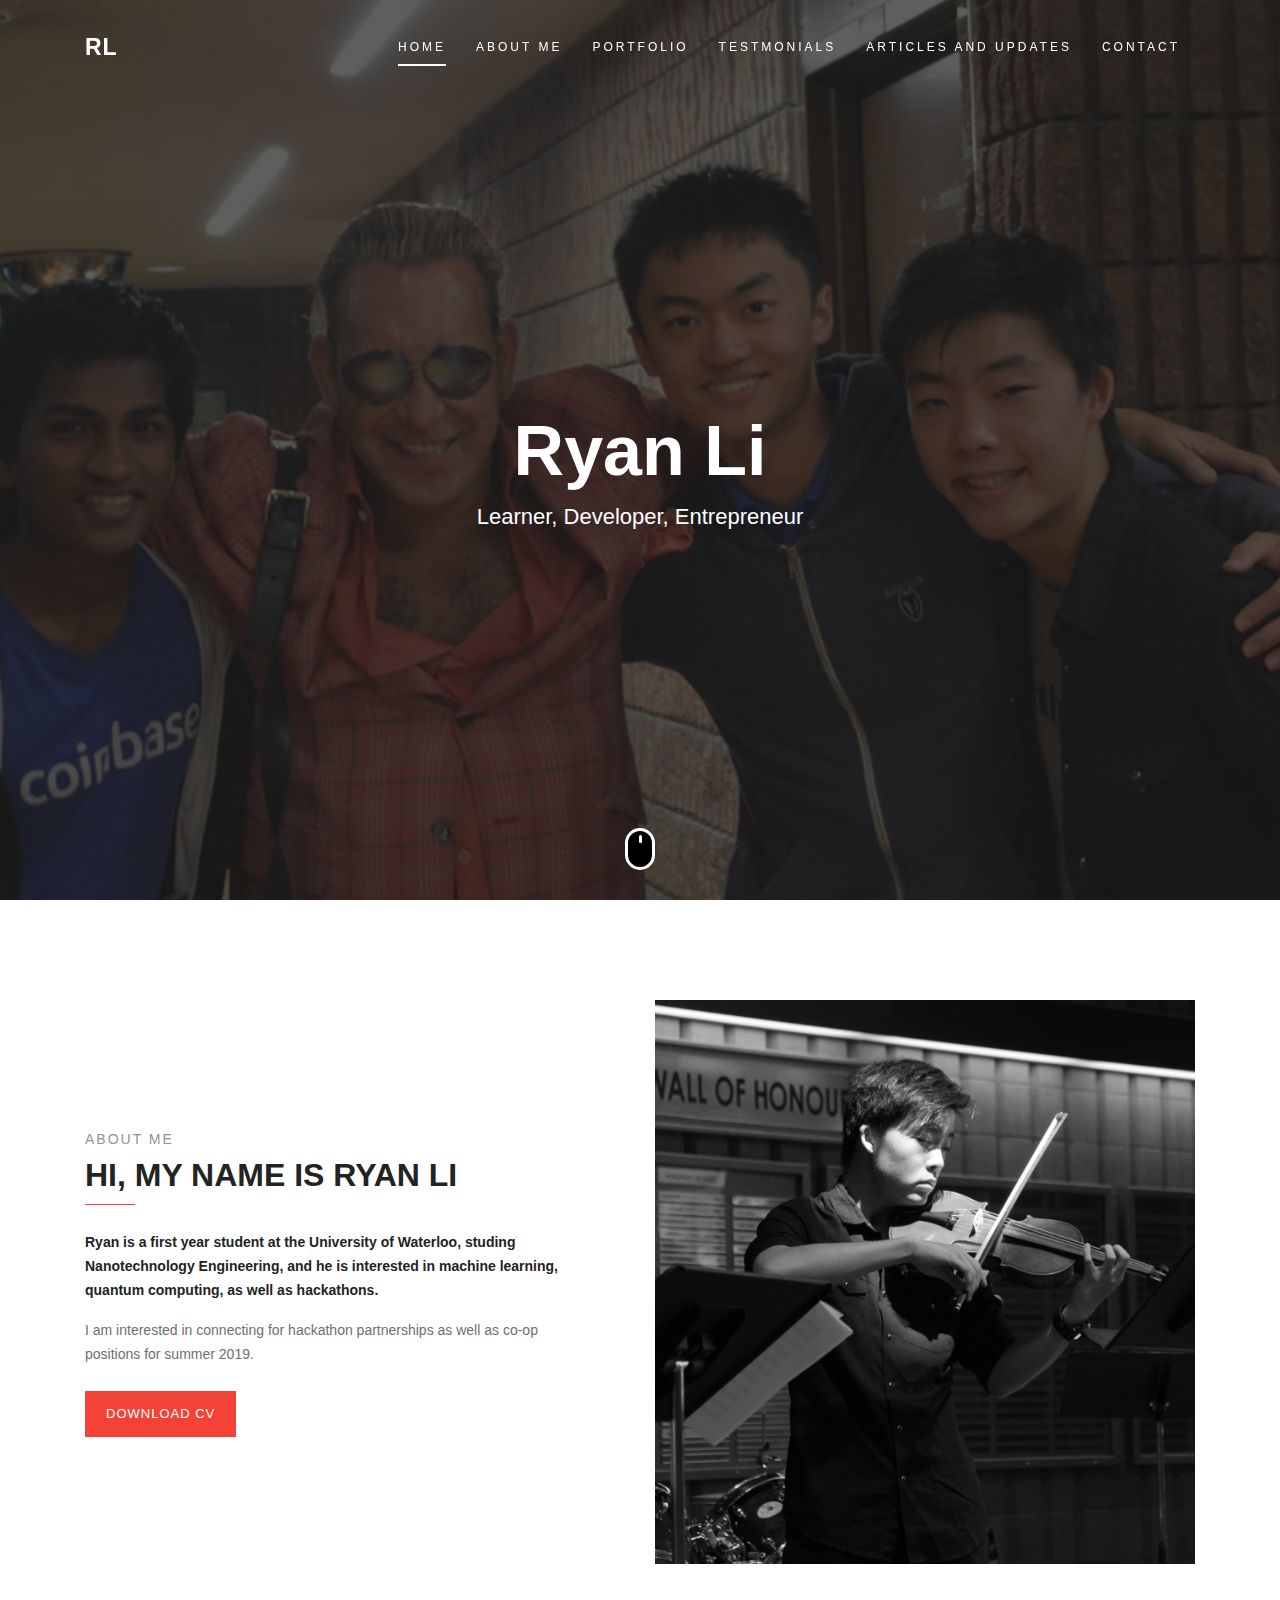
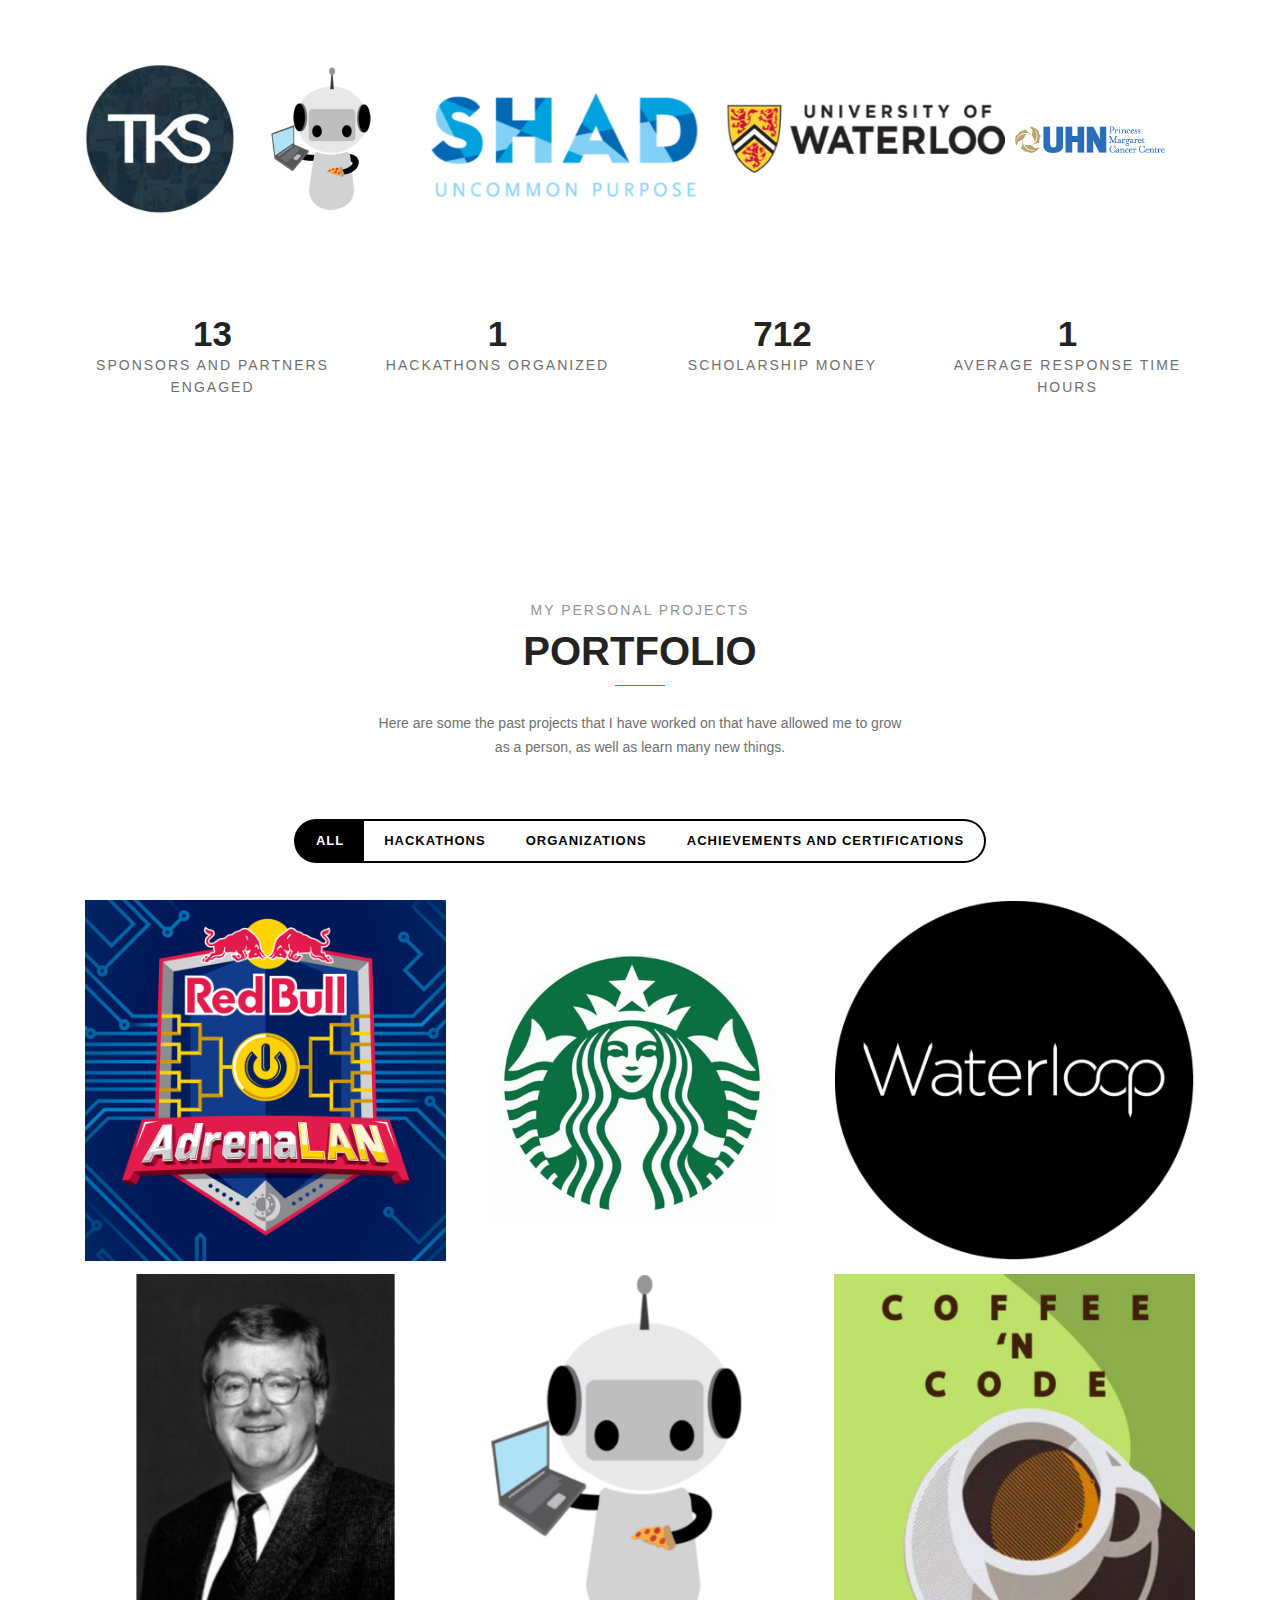
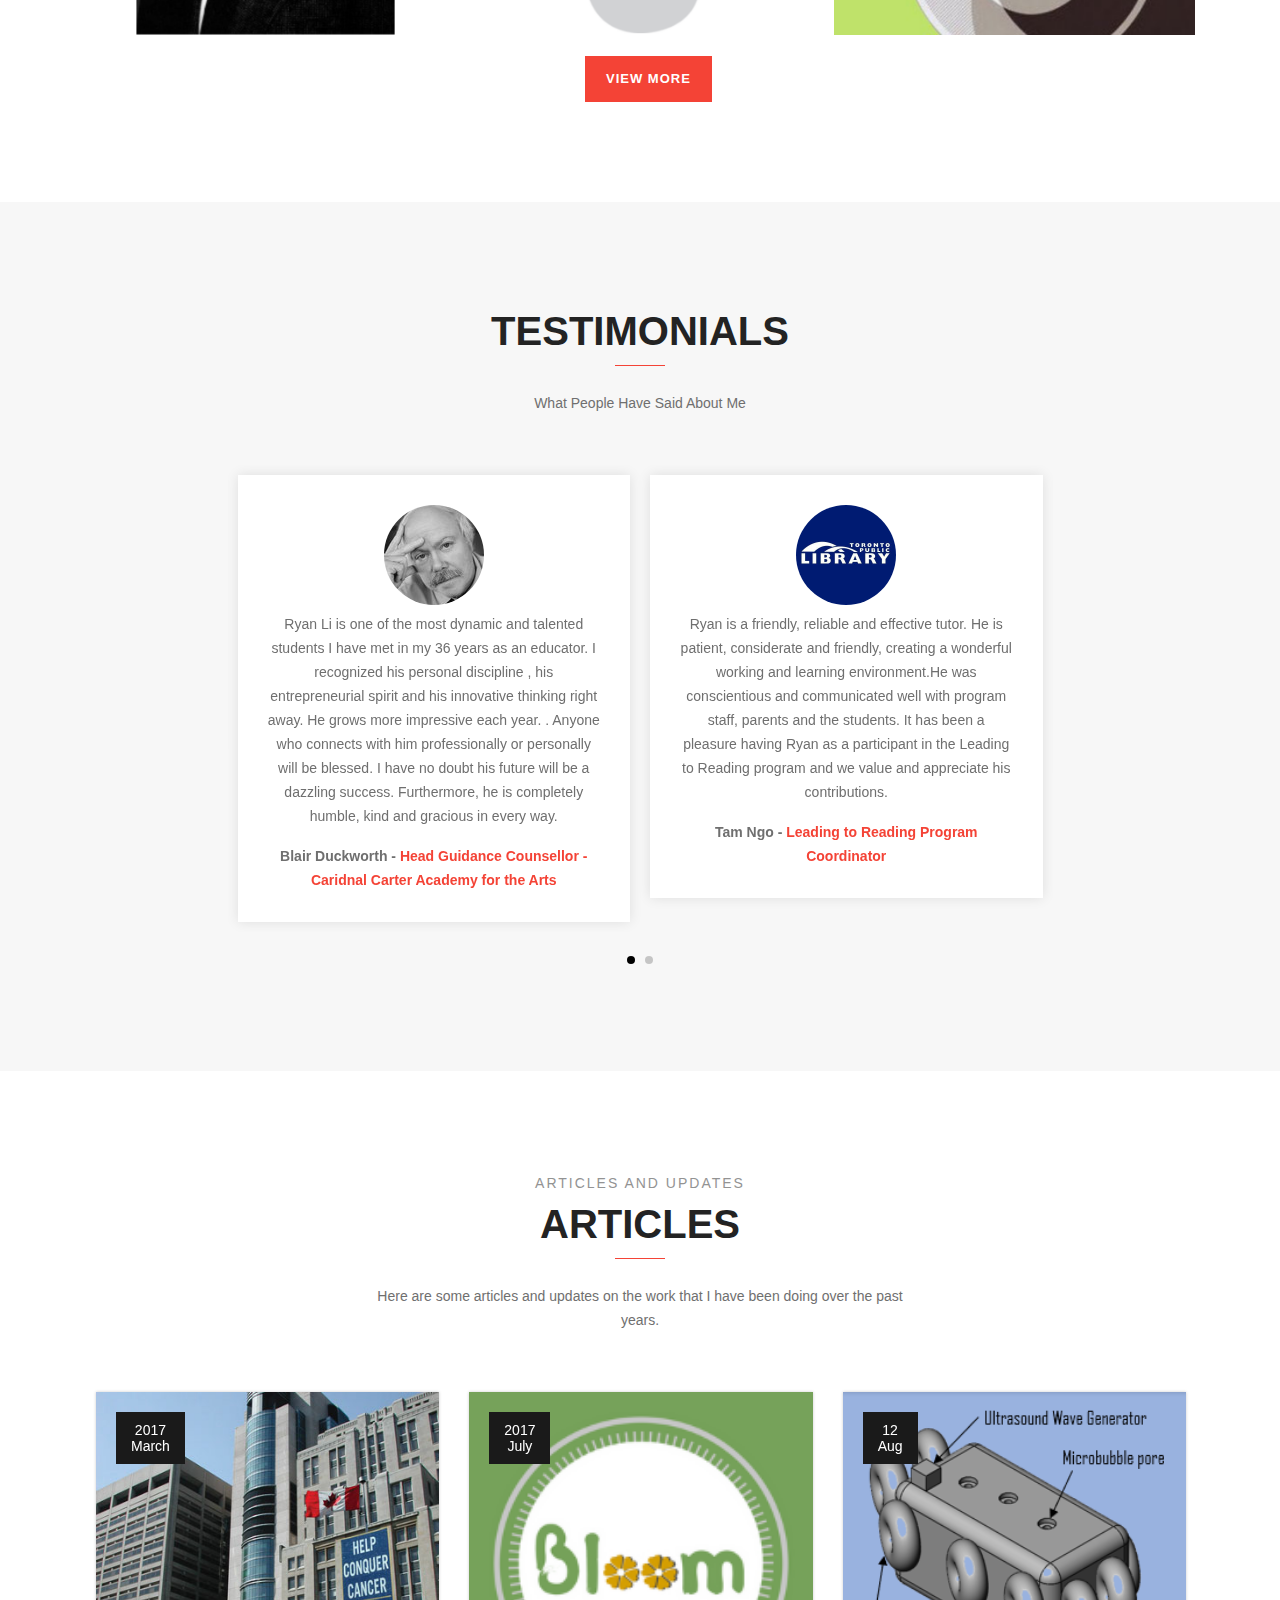
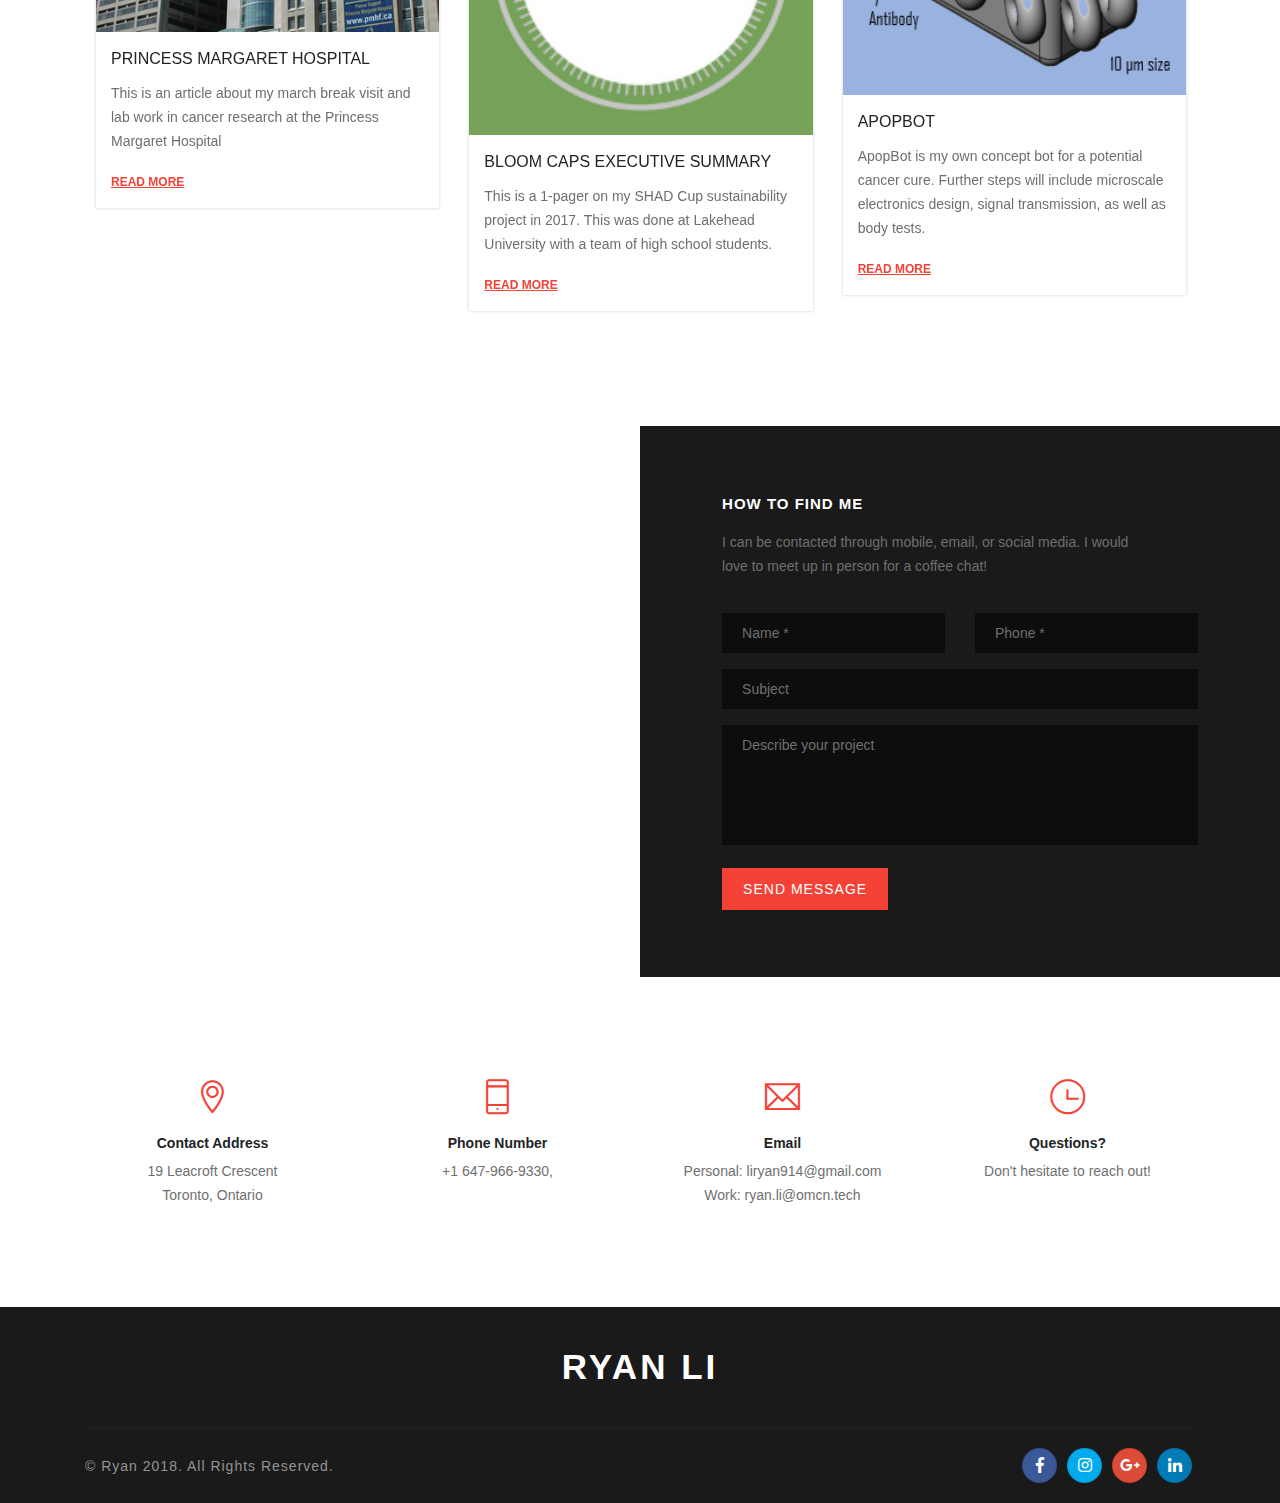
==== index.html @ 385f42fc "ApopBot Push" ====
<!DOCTYPE html>
<html lang="en">

<head>
  <meta charset="utf-8">
  <meta http-equiv="X-UA-Compatible" content="IE=edge">
  <meta name="viewport" content="width=device-width, initial-scale=1, shrink-to-fit=no">

  <!-- Page Title -->
  <title>Ryan Li: Student, Entrepreneur, Hacker</title>
  <!-- / -->

  <!---Font Icon-->
  <link href="static/plugin/font-awesome/css/fontawesome-all.min.css" rel="stylesheet">
  <link href="static/plugin/themify-icons/themify-icons.css" rel="stylesheet">
  <link href="static/plugin/et-line/style.css" rel="stylesheet">
  <!-- / -->

  <!-- Plugin CSS -->
  <link href="static/plugin/bootstrap/css/bootstrap.min.css" rel="stylesheet">
  <link href="static/plugin/owl-carousel/css/owl.carousel.min.css" rel="stylesheet">
  <link href="static/plugin/magnific/magnific-popup.css" rel="stylesheet">
  <!-- / -->

  <!-- Theme Style -->
  <link href="static/css/styles.css" rel="stylesheet">
  <link href="static/css/header.css" rel="stylesheet">
  <link href="static/css/color/default.css" rel="stylesheet" id="color_theme">
  <!-- / -->

  <!-- Favicon -->
  <link rel="Ryan" href="img/favicon.ico" />
  <!-- / -->
</head>

<!-- Body Start -->
<body data-spy="scroll" data-target="#navbarguppy" data-offset="100">

  <!-- Loading -->
  <div id="loading">
    <div class="load-circle"><span class="one"></span></div>
  </div>
  <!-- / -->

  <!-- Header -->
  <header class="header header-transparent-01">

    <!-- Container Start -->
    <div class="container">
      <nav class="navbar navbar-expand-lg menu-hover-text">
        <!-- navbar-brand -->
        <a class="navbar-brand font-alt" href="Ryan Li.jpg">
          RL
        </a>
        <!-- / -->

        <!-- Mobile Toggle -->
          <button class="navbar-toggler hidden-lg-up" type="button" data-toggle="collapse" data-target="#navbarguppy" aria-controls="navbarguppy" aria-expanded="false" aria-label="Toggle navigation">
            <span></span>
            <span></span>
            <span></span>
          </button>
        <!-- /-->
        <div id="navbarguppy" class="collapse navbar-collapse top-menu">
          <!-- Menu Start -->
          <ul class="navbar-nav ml-auto">
            <li class="nav-item">
              <a class="nav-link" href="#home">Home</a>
            </li>
            <li class="nav-item">
              <a class="nav-link" href="#about">About Me</a>
            </li>
            <li class="nav-item">
              <a class="nav-link" href="#portfolio">Portfolio</a>
            </li>
            <li class="nav-item">
                <a class="nav-link" href="#service">Testmonials</a>
              </li>
            <li class="nav-item">
              <a class="nav-link" href="#blog">Articles and Updates</a>
            </li>
            <li class="nav-item">
              <a class="nav-link" href="#contact">Contact</a>
            </li>
          </ul>
          <!-- / -->
        </div>
      </nav><!-- / -->
    </div>
    <!-- / -->
  </header>
  <!-- Header End -->
  
  <!-- Main Start -->
  <main>

    <!-- Home Banner Start -->
    <section id="home" class="section-overlay bg-no-repeat bg-cover bg-fixed bg-center-center" style="background-image: url(img/Michael.jpg);">
      <div class="section-overlay-in opacity7 dark-bg" >
      </div>
      <div class="container z-index1 position-relative-m">
        <div class="row no-gutters justify-content-center align-items-center full-screen p-100px-tb sm-p-80px-t sm-p-0px-b">
          <div class="col-md-12 m-50px-t sm-m-30px-t sm-m-60px-b text-center">
              <h1 class="font-alt color-white font-w-700 m-0px">Ryan Li </h1>
              <p class="color-white font-22 md-font-16 sm-font-12 p-10px-tb m-0px">Learner, Developer, Entrepreneur</p>
          </div>
        </div> <!-- row -->
      </div><!-- container -->
      <a href="#about" data-scroll="smooth" class="mouse-icon hidden-sm"><span class="wheel"></span></a>
    </section>
    <!-- Home Banner End -->

    <!-- About -->
    <section id="about" class="section">
      <div class="container">
        <div class="row align-items-center">
          <div class="col-12 col-md-6">
            <p class="color-medium-gray text-uppercase letter-spacing-2 font-w-400 m-0px m-5px-b">About me</p>
            <h5 class="color-extra-dark-gray font-w-700 font-alt text-uppercase font-alt m-0px m-10px-b">Hi, My name is Ryan Li</h5>
            <span class="w-50px h-1px theme-bg display-table"></span>
            <p class="w-90 sm-w-100 font-alt font-w-600 color-extra-dark-gray m-25px-t">Ryan is a first year student at the University of Waterloo, studing Nanotechnology Engineering, and he is interested in machine learning, quantum computing, as well as hackathons.</p>
            <p class="w-90 sm-w-100 m-25px-b"> I am interested in connecting for hackathon partnerships as well as co-op positions for summer 2019.</p>
            <a href="Ryan Li Resume.pdf" class="m-btn">Download CV</a>
          </div>
          <div class="col-12 col-md-6 sm-m-30px-t">
            <img src="img/ryan1.jpg" title="Ryan Li" alt="Ryan Li" />
          </div>
        </div>
        <!--companies that I have worked with and on-->
      </div> <!-- container -->
    </section>
    <!-- / -->

    <div class="row align-items-center">
      <img src = "img/tks.jpg" alt = "TKS" style = "padding-left: 100px; height: 150px;">
      <img src = "img/omicron.jpg" alt = "Omicron" style = "width: 150px; margin-left: 20px; height: 150px;">
      <img src = "img/shad.png" alt = "SHAD" style = "width: 280px; margin-left: 20px; height: 150px;">
      <img src = "img/Waterloo.png" alt = "University of Waterloo" style = "margin-left: 20px; width: 280px; height: 150px;">
      <img src = "img/PMC.png" alt = "Princess Margaret Hospital" style = "margin-left: 10px; width: 150px;">
    </div>

    <!-- Counter Start -->
    <section class="section">
        <div class="container text-center">
            <div class="row">
                <div class="col-6 col-md-3 col-sm-6 wow fadeInLeft">
                    <div class="counter-col sm-m-15px-tb">
                        <div class="counter-data" data-count="126">
                            <div class="count font-alt font-w-700 font-35 md-font-25 color-extra-dark-gray">126</div>
                            <h6 class="font-14 text-uppercase letter-spacing-2 m-0px md-font-11">Sponsors and Partners Engaged</h6>
                        </div>
                    </div>
                </div>
                <!-- col -->

                <div class="col-6 col-md-3 col-sm-6 wow fadeInLeft">
                    <div class="counter-col sm-m-15px-tb">
                        <div class="counter-data" data-count="5">
                            <div class="count font-alt font-w-700 font-35 md-font-25 color-extra-dark-gray">5</div>
                            <h6 class="font-14 text-uppercase letter-spacing-2 m-0px md-font-11">Hackathons Organized</h6>
                        </div>
                    </div>
                </div>
                <!-- col -->

                <div class="col-6 col-md-3 col-sm-6 wow fadeInLeft">
                    <div class="counter-col sm-m-15px-tb">
                        <div class="counter-data" data-count="7000">
                            <div class="count font-alt font-w-700 font-35 md-font-25 color-extra-dark-gray">7000</div>
                            <h6 class="font-14 text-uppercase letter-spacing-2 m-0px md-font-11">Scholarship Money</h6>
                        </div>
                    </div>
                </div>
                <!-- col -->

                <div class="col-6 col-md-3 col-sm-6 wow fadeInLeft">
                    <div class="counter-col sm-m-15px-tb">
                        <div class="counter-data" data-count="6">
                            <div class="count font-alt font-w-700 font-35 md-font-25 color-extra-dark-gray">6</div>
                            <h6 class="font-14 text-uppercase letter-spacing-2 m-0px md-font-11">Average Response Time Hours</h6>
                        </div>
                    </div>
                </div>
                <!-- col -->
            </div>
            <!-- row -->
        </div>
        <!-- container -->
    </section>
    <!-- Counter End -->

    <!-- Portfolio Start -->
    <section id="portfolio" class="section">
      <div class="container">
        <div class="row justify-content-center m-60px-b md-m-50px-b sm-m-30px-b">
          <div class="col-12 col-md-8 col-lg-6 text-center">
            <p class="color-medium-gray text-uppercase letter-spacing-2 font-w-400 m-0px m-5px-b">My Personal Projects</p>
            <h4 class="color-extra-dark-gray font-w-700 font-alt text-uppercase font-alt m-0px m-10px-b">PortFolio</h4>
            <span class="w-50px h-1px theme-bg display-table m-auto"></span>
            <p class="font-altm m-0px m-25px-t">Here are some the past projects that I have worked on that have allowed me to grow as a person, as well as learn many new things. </p>
          </div>
        </div> <!-- row -->

        <div class="portfolio-filter-02 m-30px-b sm-m-15px-b text-center">
          <ul class="filter display-inline-block black-bg border-radius-30px m-0px">
            <li class="active" data-filter="*">All</li>
            <li data-filter=".hackathons">Hackathons</li>
            <li data-filter=".organizations">Organizations</li>
            <li data-filter=".achievements">Achievements and Certifications</li>
          </ul>
        </div> <!-- Portfolio Filter -->

        <div class="portfolio-content">
          <ul class="portfolio-cols portfolio-cols-3">
            <li class="portfolio-item illustration">
              <div class="portfolio-col portfolio-hover-02">
                <a href="https://www.redbull.com/ca-en/events/AdrenaLAN-Toronto-2018">
                  <img src="img/adrenalan.png" title="Red Bull AdrenaLAN" alt="Red Bull AdrenaLAN">
                </a>
                <div class="overlay dark-bg border-all border-w-10 border-double border-white"></div>
                <div class="hover text-center p-10px">
                  <div class="hover-middle">
                    <p class="font-w-600 text-uppercase font-15 color-white font-alt m-0px letter-spacing-2">Red Bull AdrenaLAN</p>
                    <label class="color-white">Hackathons</label>
                    <div class="btn-bar">
                      <a href="http://www.youtube.com/watch?v=0O2aH4XLbto" class="popup-video theme-color"><i class="fa fa-play"></i></a>
                      <a class="lightbox-gallery theme-color" href="static/img/767x767.jpg" title="Lightbox gallery image title...">
                        <i class="fas fa-expand"></i>
                      </a>
                      <a href="https://www.redbull.com/ca-en/events/AdrenaLAN-Toronto-2018" class="theme-color">
                        <i class="fa fa-link"></i>
                      </a>
                    </div> <!-- Video Btn -->
                  </div> <!-- .hover-middle -->
                </div> <!-- Hover -->
              </div> <!-- Portfolio -->
            </li> <!-- col -->

            <li class="portfolio-item photoshop">
              <div class="portfolio-col portfolio-hover-02">
                <a href="#">
                  <img src="img/starbucks.jpg" title="" alt="">
                </a>
                <div class="overlay dark-bg border-all border-w-10 border-double border-white"></div>
                <div class="hover text-center p-10px">
                  <div class="hover-middle">
                    <p class="font-w-600 text-uppercase font-15 color-white font-alt m-0px letter-spacing-2">Starbucs - Barista</p>
                    <label class="color-white">Customer Service</label>
                    <div class="btn-bar">
                      <a href="http://www.youtube.com/watch?v=0O2aH4XLbto" class="popup-video theme-color"><i class="fa fa-play"></i></a>
                      <a class="lightbox-gallery theme-color" href="static/img/767x767.jpg" title="Lightbox gallery image title...">
                        <i class="fas fa-expand"></i>
                      </a>
                      <a href="#" class="theme-color">
                        <i class="fa fa-link"></i>
                      </a>
                    </div> <!-- Video Btn -->
                  </div> <!-- .hover-middle -->
                </div> <!-- Hover -->
              </div> <!-- Portfolio -->
            </li> <!-- col -->
            <li class="portfolio-item website">
              <div class="portfolio-col portfolio-hover-02">
                <a href="#">
                  <img src="img/waterloop.png" title="" alt="">
                </a>
                <div class="overlay dark-bg border-all border-w-10 border-double border-white"></div>
                <div class="hover text-center p-10px">
                  <div class="hover-middle">
                    <p class="font-w-600 text-uppercase font-15 color-white font-alt m-0px letter-spacing-2">Waterloop Sponsorship Lead</p>
                    <label class="color-white">Student Teams</label>
                    <div class="btn-bar">
                      <a href="https://www.youtube.com/watch?v=9NK7Kr7zSG0" class="popup-video theme-color"><i class="fa fa-play"></i></a>
                      <a class="lightbox-gallery theme-color" href="static/img/767x767.jpg" title="Lightbox gallery image title...">
                        <i class="fas fa-expand"></i>
                      </a>
                      <a href="#" class="theme-color">
                        <i class="fa fa-link"></i>
                      </a>
                    </div> <!-- Video Btn -->
                  </div> <!-- .hover-middle -->
                </div> <!-- Hover -->
              </div> <!-- Portfolio -->
            </li> <!-- col -->
            <li class="portfolio-item photoshop">
              <div class="portfolio-col portfolio-hover-02">
                <a href="#">
                  <img src="img/pbs.png" title="" alt="">
                </a>
                <div class="overlay dark-bg border-all border-w-10 border-double border-white"></div>
                <div class="hover text-center p-10px">
                  <div class="hover-middle">
                    <p class="font-w-600 text-uppercase font-15 color-white font-alt m-0px letter-spacing-2">Paul B. Safford Scholarship</p>
                    <label class="color-white">Scholarships</label>
                    <div class="btn-bar">
                      <a href="https://uwaterloo.ca/undergraduate-entrance-awards/awards/paul-b-spafford-entrance-scholarships" class="popup-video theme-color"><i class="fa fa-play"></i></a>
                      <a class="lightbox-gallery theme-color" href="static/img/767x767.jpg" title="Lightbox gallery image title...">
                        <i class="fas fa-expand"></i>
                      </a>
                      <a href="https://uwaterloo.ca/undergraduate-entrance-awards/awards/paul-b-spafford-entrance-scholarships" class="theme-color">
                        <i class="fa fa-link"></i>
                      </a>
                    </div> <!-- Video Btn -->
                  </div> <!-- .hover-middle -->
                </div> <!-- Hover -->
              </div> <!-- Portfolio -->
            </li> <!-- col -->
            <li class="portfolio-item illustration">
              <div class="portfolio-col portfolio-hover-02">
                <a href="http://omcn.tech/">
                  <img src="img/omicron.png" title="" alt="">
                </a>
                <div class="overlay dark-bg border-all border-w-10 border-double border-white"></div>
                <div class="hover text-center p-10px">
                  <div class="hover-middle">
                    <p class="font-w-600 text-uppercase font-15 color-white font-alt m-0px letter-spacing-2">Omicron</p>
                    <label class="color-white">Personal Startup</label>
                    <div class="btn-bar">
                      <a href="http://www.youtube.com/watch?v=0O2aH4XLbto" class="popup-video theme-color"><i class="fa fa-play"></i></a>
                      <a class="lightbox-gallery theme-color" href="static/img/767x767.jpg" title="Lightbox gallery image title...">
                        <i class="fas fa-expand"></i>
                      </a>
                      <a href="#" class="theme-color">
                        <i class="fa fa-link"></i>
                      </a>
                    </div> <!-- Video Btn -->
                  </div> <!-- .hover-middle -->
                </div> <!-- Hover -->
              </div> <!-- Portfolio -->
            </li> <!-- col -->
            <li class="portfolio-item photoshop">
              <div class="portfolio-col portfolio-hover-02">
                <a href="#">
                  <img src="img/cnc.png" title="" alt="">
                </a>
                <div class="overlay dark-bg border-all border-w-10 border-double border-white"></div>
                <div class="hover text-center p-10px">
                  <div class="hover-middle">
                    <p class="font-w-600 text-uppercase font-15 color-white font-alt m-0px letter-spacing-2">UW Coffee and Code - Finance Director</p>
                    <label class="color-white">Student Teams</label>
                    <div class="btn-bar">
                      <a href="http://www.youtube.com/watch?v=0O2aH4XLbto" class="popup-video theme-color"><i class="fa fa-play"></i></a>
                      <a class="lightbox-gallery theme-color" href="static/img/767x767.jpg" title="Lightbox gallery image title...">
                        <i class="fas fa-expand"></i>
                      </a>
                      <a href="#" class="theme-color">
                        <i class="fa fa-link"></i>
                      </a>
                    </div> <!-- Video Btn -->
                  </div> <!-- .hover-middle -->
                </div> <!-- Hover -->
              </div> <!-- Portfolio -->
            </li> <!-- col -->
          </ul> <!-- row -->
        </div> <!-- portfolio content -->
        <a href="portfolio-more.html" class="m-btn large-btn-center"><b>View More</b></a>
      </div> <!-- Container -->
    </section>
    <!--  Portfolio End  -->

    <!-- Testimonial -->
    <section class="section light-gray-bg" id="service" class="section">
      <div class="container">
        <div class="row justify-content-center m-50px-b md-m-40px-b sm-m-30px-b">
          <div class="col-12 col-md-8 col-lg-6 text-center">
            <p class="color-medium-gray text-uppercase letter-spacing-2 font-w-400 m-0px m-5px-b"></p>
            <h4 class="color-extra-dark-gray font-w-700 font-alt text-uppercase font-alt m-0px m-10px-b">Testimonials</h4>
            <span class="w-50px h-1px theme-bg display-table m-auto"></span>
            <p class="font-altm m-0px m-25px-t">What People Have Said About Me</p>
          </div>
        </div> <!-- row -->


        <div class="row justify-content-center">
          <div class="col-md-9">
              <div id="client-slider-single" class="owl-carousel">
                <div class="white-bg p-30px sm-p-20px box-shadow-large m-10px text-center">
                    <div class="img w-100px h-100px overflow-hidden display-inline-block border-radius-50">
                      <img src="img/duckworth.jpg" alt="Blair Duckworth" title="Mr. Duckworth" />
                    </div>
                    <p>Ryan Li is one of the most dynamic and talented students I have met in my 36 years as an educator. I recognized his personal discipline , his entrepreneurial spirit and his innovative thinking right away. He grows more impressive each year. . Anyone who connects with him professionally or personally will be blessed. I have no doubt his future will be a dazzling success. Furthermore, he is completely humble, kind and gracious in every way.
                    </p>
                    <p class="font-alt m-0px"><strong>Blair Duckworth - <span class="color-theme">Head Guidance Counsellor - Caridnal Carter Academy for the Arts</span></strong></p>
                  </div> <!-- col -->
                  <div class="white-bg p-30px sm-p-20px box-shadow-large m-10px text-center">
                      <div class="img w-100px h-100px overflow-hidden display-inline-block border-radius-50">
                        <img src="img/tpl.jpg" alt="Toronto Public Library" title="Toronto Public Library - Leading to Reading" />
                      </div>
                      <p>Ryan is a friendly, reliable and effective tutor. He is patient, considerate and friendly, creating a
                          wonderful working and learning environment.He was conscientious and communicated well with program staff, parents and the
                          students. It has been a pleasure having Ryan as a participant in the Leading to Reading program and we value
                          and appreciate his contributions.</p>
                      <p class="font-alt m-0px"><strong>Tam Ngo - <span class="color-theme">Leading to Reading Program Coordinator</span></strong></p>
                  </div> <!-- col -->


                  <div class="white-bg p-30px sm-p-20px box-shadow-large m-10px text-center">
                      <div class="img w-100px h-100px overflow-hidden display-inline-block border-radius-50">
                        <img src="img/starbucks1.png" alt="Leslie and Sheppard Starbucks" title="Leslie and Sheppard Starbucks" />
                      </div>
                      <p>Ryan is an exceptionally hard worker, and he has contributed so much to our store over this past year. I would defintely hire him again.</p>
                      <p class="font-alt m-0px"><strong>Carlos Basa - <span class="color-theme">Starbucks Leslie and Sheppard Store Manager</span></strong></p>
                  </div> <!-- col -->
                <div class="white-bg p-30px sm-p-20px box-shadow-large m-10px text-center">
                    <div class="img w-100px h-100px overflow-hidden display-inline-block border-radius-50">
                      <img src="static/img/100x100.jpg" alt="guppy" title="guppy" />
                    </div>
                    <p>Lorem Ipsum is simply dummy text of the printing and typesetting industry. Lorem Ipsum has been the industry's standard dummy text ever since the 1500s.</p>
                    <p class="font-alt m-0px"><strong>Maria - <span class="color-theme">Owner</span></strong></p>
                </div> <!-- col -->

              </div> <!-- owl -->
          </div> <!-- col -->
        </div> <!-- row -->
      </div> <!-- container -->
    </section>
    <!--  Testimonial End  -->

    <!-- Articles and Updates Start -->
    <section id="blog" class="section blog-section">
      <div class="container">

        <div class="row justify-content-center m-45px-b md-m-35px-b sm-m-25px-b">
          <div class="col-12 col-md-8 col-lg-6 text-center">
            <p class="color-medium-gray text-uppercase letter-spacing-2 font-w-400 m-0px m-5px-b">Articles and Updates</p>
            <h4 class="color-extra-dark-gray font-w-700 font-alt text-uppercase font-alt m-0px m-10px-b">Articles</h4>
            <span class="w-50px h-1px theme-bg display-table m-auto"></span>
            <p class="font-altm m-0px m-25px-t">Here are some articles and updates on the work that I have been doing over the past years. </p>
          </div>
        </div> <!-- row -->

        <div id="blog-slider-single" class="owl-carousel">
          <div class="blog-item-01 m-10px m-15px-tb box-shadow hover-shadow">
            <div class="blog-img">
              <a href="#">
                <img src="img/PMH.jpg" title="Princess Margaret Hospital" alt="Princess Margaret Hospital">
              </a>
              <div class="entry-date dark-bg color-white text-center">2017<br> March</div>
            </div>
            <div class="blog-detail white-bg">
              <a class="color-extra-dark-gray font-w-500 font-16 text-uppercase font-alt" href="https://preview.mailerlite.com/f5n2o6">Princess Margaret Hospital</a>
              <div class="entry-content">
                <p>This is an article about my march break visit and lab work in cancer research at the Princess Margaret Hospital</p>
                <a class="color-theme text-underline text-uppercase font-12 font-w-700" href="https://preview.mailerlite.com/f5n2o6">Read More</a>
              </div>
            </div>
          </div>

          <div class="blog-item-01 m-10px m-15px-tb box-shadow hover-shadow">
              <div class="blog-img">
                <a href="#">
                  <img src="img/Bloom.png" title="SHAD Cup Executive Summary" alt="Bloom Caps Executive Summary">
                </a>
                <div class="entry-date dark-bg color-white text-center">2017<br> July</div>
              </div>
              <div class="blog-detail white-bg">
                <a class="color-extra-dark-gray font-w-500 font-16 text-uppercase font-alt" href="https://drive.google.com/file/d/1LAPTjOwxzndQAP7o8mSGEjoYm_IzHlBb/view?usp=sharing">Bloom Caps Executive Summary</a>
                <div class="entry-content">
                  <p>This is a 1-pager on my SHAD Cup sustainability project in 2017. This was done at Lakehead University with a team of high school students.</p>
                  <a class="color-theme text-underline text-uppercase font-12 font-w-700" href="https://drive.google.com/file/d/1LAPTjOwxzndQAP7o8mSGEjoYm_IzHlBb/view?usp=sharing">Read More</a>
                </div>
              </div>
            </div>

          <div class="blog-item-01 m-10px m-15px-tb box-shadow hover-shadow">
            <div class="blog-img">
              <a href="#">
                <img src="img/ApopBot.png" title="ApopBot" alt="ApopBot">
              </a>
              <div class="entry-date dark-bg color-white text-center">12<br> Aug</div>
            </div>
            <div class="blog-detail white-bg">
              <a class="color-extra-dark-gray font-w-500 font-16 text-uppercase font-alt" href="https://drive.google.com/file/d/1-I9rXC-vfsRakZbOk2U_lL5BnS9OytG5/view?usp=sharing">ApopBot</a>
              <div class="entry-content">
                <p>ApopBot is my own concept bot for a potential cancer cure. Further steps will include microscale electronics design, signal transmission, as well as body tests.</p>
                <a class="color-theme text-underline text-uppercase font-12 font-w-700" href="https://drive.google.com/file/d/1-I9rXC-vfsRakZbOk2U_lL5BnS9OytG5/view?usp=sharing">Read More</a>
              </div>
            </div>
          </div>

        </div> <!-- Blog -->
      </div> <!-- container -->
    </section>
    <!-- Blog End -->

    <!-- contact -->
    <section id="contact" class="bg-cover section-overlay bg-fixed bg-no-repeat bg-center-center" style="background-image: url(img/adrenalansolo.jpg);">
      <div class="section-overlay-in section-overlay-r section-overlay-w-50 sm-section-overlay-w-100 dark-bg">
        
      </div>
      <div class="container-fluid">
        <div class="row justify-content-end">
            <div class="col-12 col-md-6">
              <div class="p-11 md-p-30px-lr md-p-40px-tb sm-p-15px-lr sm-p-20px-tb">
                <p class="font-15 font-alt font-w-600 color-white letter-spacing-1 m-0px m-15px-b">HOW TO FIND ME</p>
                <p class="m-35px-b w-90 sm-w-100">I can be contacted through mobile, email, or social media. I would love to meet up in person for a coffee chat!</p>
                <div class="row">
                  <div class="col-12 col-md-6">
                    <div class="form-group">
                      <input name="name" placeholder="Name *" class="dark-form input-medium" type="text">
                    </div>
                  </div> <!-- col -->

                  <div class="col-12 col-md-6">
                    <div class="form-group">
                      <input name="name" placeholder="Phone *" class="dark-form input-medium" type="text">
                    </div>
                  </div>

                  <div class="col-12">
                    <div class="form-group">
                      <input name="name" placeholder="Subject" class="dark-form input-medium" type="text">
                    </div>
                  </div>

                  <div class="col-12">
                    <div class="form-group">
                      <textarea name="comment" placeholder="Describe your project" rows="6" class="dark-form textarea-medium"></textarea>
                    </div>
                  </div>

                  <div class="col-12">
                    <a href="#" class="m-btn m-btn-m m-btn-w-hover text-uppercase">send message</a>
                  </div>

                </div> <!-- row -->
              </div>
            </div> <!-- col -->
        </div> <!-- row -->
      </div> <!-- Container -->
    </section>
    <!-- / -->

    <!-- Contact info -->
    <section class="section">
      <div class="container">
        <div class="row text-center">
          <div class="col-12 col-sm-6 col-md-6 col-lg-3 md-m-15px-tb">
            <i class="ti-location-pin color-theme font-35 m-15px-b display-inline-block"></i>
            <h6 class="font-14 font-alt font-w-600 color-extra-dark-gray m-0px m-5px-b">Contact Address</h6>
            <p class="m-0px">19 Leacroft Crescent<br/> Toronto, Ontario</p>
          </div> <!-- col -->

          <div class="col-12 col-sm-6 col-md-6 col-lg-3 md-m-15px-tb">
            <i class="ti-mobile color-theme font-35  m-15px-b display-inline-block"></i>
            <h6 class="font-14 font-alt font-w-600 color-extra-dark-gray m-0px m-5px-b">Phone Number</h6>
            <p class="m-0px">+1 647-966-9330,<br/></p>
          </div> <!-- col -->

          <div class="col-12 col-sm-6 col-md-6 col-lg-3 md-m-15px-tb">
            <i class="ti-email color-theme font-35  m-15px-b display-inline-block"></i>
            <h6 class="font-14 font-alt font-w-600 color-extra-dark-gray m-0px m-5px-b">Email</h6>
            <p class="m-0px">Personal: liryan914@gmail.com<br/> Work: ryan.li@omcn.tech</p>
          </div> <!-- col -->

          <div class="col-12 col-sm-6 col-md-6 col-lg-3 md-m-15px-tb">
            <i class="ti-time color-theme font-35  m-15px-b display-inline-block"></i>
            <h6 class="font-14 font-alt font-w-600 color-extra-dark-gray m-0px m-5px-b">Questions?</h6>
            <p class="m-0px">Don't hesitate to reach out!<br/></p>
          </div> <!-- col -->
        </div> <!-- row -->
      </div>
    </section>
    <!--  -->
    
  </main>
  <!-- Main End -->

  <!-- Footer-->
  <footer>
      <div class="dark-bg">
        <div class="container">
          <div class="text-center p-40px-tb border-b border-extra-dark-gray">
            <span class="font-35 font-w-800 font-alt letter-spacing-3 text-italic text-uppercase color-white">Ryan Li</span>
          </div>

          <div class="row p-20px-tb">
            <div class="col-12 col-sm-6 align-self-center text-center text-sm-left sm-m-15px-b">
              <p class="m-0px color-medium-gray font-14 letter-spacing-1">© Ryan 2018. All Rights Reserved.</p>
            </div>
            <div class="col-12 col-sm-6 text-center text-sm-right align-self-center">
              <ul class="social-icons-01 social-icons-small">
                  <li><a class="facebook" href="https://www.facebook.com/bob.larry.7758"><i class="fab fa-facebook-f"></i></a></li>
                  <li><a class="twitter" href="https://www.instagram.com/ryan_liii/?hl=en"><i class="fab fa-instagram"></i></a></li>
                  <li><a class="google" href="#"><i class="fab fa-google-plus-g"></i></a></li>
                  <li><a class="linkedin" href="https://www.linkedin.com/in/ryanli1/"><i class="fab fa-linkedin-in"></i></a></li>
                </ul>
            </div><!-- col -->
          </div> <!-- row -->

        </div> <!-- container -->
      </div>
  </footer>

          <!-- jQuery -->
  <script src="static/js/jquery-3.2.1.min.js"></script>
  <script src="static/js/jquery-migrate-3.0.0.min.js"></script>

  <!-- Plugins -->
  <script src="static/plugin/bootstrap/js/popper.min.js"></script>
  <script src="static/plugin/bootstrap/js/bootstrap.min.js"></script>
  <script src="static/plugin/typeit-master/typeit.min.js"></script>
  <script src="static/plugin/owl-carousel/js/owl.carousel.min.js"></script>
  <script src="static/plugin/magnific/jquery.magnific-popup.min.js"></script>
  <script src="static/plugin/isotope/isotope.pkgd.min.js"></script>

  <!-- custom -->
  <script src="static/js/custom.js"></script>

</body>
<!-- Body End -->

</html>
---- static/plugin/themify-icons/themify-icons.css ----
@font-face {
	font-family: 'themify';
	src:url('fonts/themify.eot?-fvbane');
	src:url('fonts/themify.eot?#iefix-fvbane') format('embedded-opentype'),
		url('fonts/themify.woff?-fvbane') format('woff'),
		url('fonts/themify.ttf?-fvbane') format('truetype'),
		url('fonts/themify.svg?-fvbane#themify') format('svg');
	font-weight: normal;
	font-style: normal;
}

[class^="ti-"], [class*=" ti-"] {
	font-family: 'themify';
	speak: none;
	font-style: normal;
	font-weight: normal;
	font-variant: normal;
	text-transform: none;
	line-height: 1;

	/* Better Font Rendering =========== */
	-webkit-font-smoothing: antialiased;
	-moz-osx-font-smoothing: grayscale;
}

.ti-wand:before {
	content: "\e600";
}
.ti-volume:before {
	content: "\e601";
}
.ti-user:before {
	content: "\e602";
}
.ti-unlock:before {
	content: "\e603";
}
.ti-unlink:before {
	content: "\e604";
}
.ti-trash:before {
	content: "\e605";
}
.ti-thought:before {
	content: "\e606";
}
.ti-target:before {
	content: "\e607";
}
.ti-tag:before {
	content: "\e608";
}
.ti-tablet:before {
	content: "\e609";
}
.ti-star:before {
	content: "\e60a";
}
.ti-spray:before {
	content: "\e60b";
}
.ti-signal:before {
	content: "\e60c";
}
.ti-shopping-cart:before {
	content: "\e60d";
}
.ti-shopping-cart-full:before {
	content: "\e60e";
}
.ti-settings:before {
	content: "\e60f";
}
.ti-search:before {
	content: "\e610";
}
.ti-zoom-in:before {
	content: "\e611";
}
.ti-zoom-out:before {
	content: "\e612";
}
.ti-cut:before {
	content: "\e613";
}
.ti-ruler:before {
	content: "\e614";
}
.ti-ruler-pencil:before {
	content: "\e615";
}
.ti-ruler-alt:before {
	content: "\e616";
}
.ti-bookmark:before {
	content: "\e617";
}
.ti-bookmark-alt:before {
	content: "\e618";
}
.ti-reload:before {
	content: "\e619";
}
.ti-plus:before {
	content: "\e61a";
}
.ti-pin:before {
	content: "\e61b";
}
.ti-pencil:before {
	content: "\e61c";
}
.ti-pencil-alt:before {
	content: "\e61d";
}
.ti-paint-roller:before {
	content: "\e61e";
}
.ti-paint-bucket:before {
	content: "\e61f";
}
.ti-na:before {
	content: "\e620";
}
.ti-mobile:before {
	content: "\e621";
}
.ti-minus:before {
	content: "\e622";
}
.ti-medall:before {
	content: "\e623";
}
.ti-medall-alt:before {
	content: "\e624";
}
.ti-marker:before {
	content: "\e625";
}
.ti-marker-alt:before {
	content: "\e626";
}
.ti-arrow-up:before {
	content: "\e627";
}
.ti-arrow-right:before {
	content: "\e628";
}
.ti-arrow-left:before {
	content: "\e629";
}
.ti-arrow-down:before {
	content: "\e62a";
}
.ti-lock:before {
	content: "\e62b";
}
.ti-location-arrow:before {
	content: "\e62c";
}
.ti-link:before {
	content: "\e62d";
}
.ti-layout:before {
	content: "\e62e";
}
.ti-layers:before {
	content: "\e62f";
}
.ti-layers-alt:before {
	content: "\e630";
}
.ti-key:before {
	content: "\e631";
}
.ti-import:before {
	content: "\e632";
}
.ti-image:before {
	content: "\e633";
}
.ti-heart:before {
	content: "\e634";
}
.ti-heart-broken:before {
	content: "\e635";
}
.ti-hand-stop:before {
	content: "\e636";
}
.ti-hand-open:before {
	content: "\e637";
}
.ti-hand-drag:before {
	content: "\e638";
}
.ti-folder:before {
	content: "\e639";
}
.ti-flag:before {
	content: "\e63a";
}
.ti-flag-alt:before {
	content: "\e63b";
}
.ti-flag-alt-2:before {
	content: "\e63c";
}
.ti-eye:before {
	content: "\e63d";
}
.ti-export:before {
	content: "\e63e";
}
.ti-exchange-vertical:before {
	content: "\e63f";
}
.ti-desktop:before {
	content: "\e640";
}
.ti-cup:before {
	content: "\e641";
}
.ti-crown:before {
	content: "\e642";
}
.ti-comments:before {
	content: "\e643";
}
.ti-comment:before {
	content: "\e644";
}
.ti-comment-alt:before {
	content: "\e645";
}
.ti-close:before {
	content: "\e646";
}
.ti-clip:before {
	content: "\e647";
}
.ti-angle-up:before {
	content: "\e648";
}
.ti-angle-right:before {
	content: "\e649";
}
.ti-angle-left:before {
	content: "\e64a";
}
.ti-angle-down:before {
	content: "\e64b";
}
.ti-check:before {
	content: "\e64c";
}
.ti-check-box:before {
	content: "\e64d";
}
.ti-camera:before {
	content: "\e64e";
}
.ti-announcement:before {
	content: "\e64f";
}
.ti-brush:before {
	content: "\e650";
}
.ti-briefcase:before {
	content: "\e651";
}
.ti-bolt:before {
	content: "\e652";
}
.ti-bolt-alt:before {
	content: "\e653";
}
.ti-blackboard:before {
	content: "\e654";
}
.ti-bag:before {
	content: "\e655";
}
.ti-move:before {
	content: "\e656";
}
.ti-arrows-vertical:before {
	content: "\e657";
}
.ti-arrows-horizontal:before {
	content: "\e658";
}
.ti-fullscreen:before {
	content: "\e659";
}
.ti-arrow-top-right:before {
	content: "\e65a";
}
.ti-arrow-top-left:before {
	content: "\e65b";
}
.ti-arrow-circle-up:before {
	content: "\e65c";
}
.ti-arrow-circle-right:before {
	content: "\e65d";
}
.ti-arrow-circle-left:before {
	content: "\e65e";
}
.ti-arrow-circle-down:before {
	content: "\e65f";
}
.ti-angle-double-up:before {
	content: "\e660";
}
.ti-angle-double-right:before {
	content: "\e661";
}
.ti-angle-double-left:before {
	content: "\e662";
}
.ti-angle-double-down:before {
	content: "\e663";
}
.ti-zip:before {
	content: "\e664";
}
.ti-world:before {
	content: "\e665";
}
.ti-wheelchair:before {
	content: "\e666";
}
.ti-view-list:before {
	content: "\e667";
}
.ti-view-list-alt:before {
	content: "\e668";
}
.ti-view-grid:before {
	content: "\e669";
}
.ti-uppercase:before {
	content: "\e66a";
}
.ti-upload:before {
	content: "\e66b";
}
.ti-underline:before {
	content: "\e66c";
}
.ti-truck:before {
	content: "\e66d";
}
.ti-timer:before {
	content: "\e66e";
}
.ti-ticket:before {
	content: "\e66f";
}
.ti-thumb-up:before {
	content: "\e670";
}
.ti-thumb-down:before {
	content: "\e671";
}
.ti-text:before {
	content: "\e672";
}
.ti-stats-up:before {
	content: "\e673";
}
.ti-stats-down:before {
	content: "\e674";
}
.ti-split-v:before {
	content: "\e675";
}
.ti-split-h:before {
	content: "\e676";
}
.ti-smallcap:before {
	content: "\e677";
}
.ti-shine:before {
	content: "\e678";
}
.ti-shift-right:before {
	content: "\e679";
}
.ti-shift-left:before {
	content: "\e67a";
}
.ti-shield:before {
	content: "\e67b";
}
.ti-notepad:before {
	content: "\e67c";
}
.ti-server:before {
	content: "\e67d";
}
.ti-quote-right:before {
	content: "\e67e";
}
.ti-quote-left:before {
	content: "\e67f";
}
.ti-pulse:before {
	content: "\e680";
}
.ti-printer:before {
	content: "\e681";
}
.ti-power-off:before {
	content: "\e682";
}
.ti-plug:before {
	content: "\e683";
}
.ti-pie-chart:before {
	content: "\e684";
}
.ti-paragraph:before {
	content: "\e685";
}
.ti-panel:before {
	content: "\e686";
}
.ti-package:before {
	content: "\e687";
}
.ti-music:before {
	content: "\e688";
}
.ti-music-alt:before {
	content: "\e689";
}
.ti-mouse:before {
	content: "\e68a";
}
.ti-mouse-alt:before {
	content: "\e68b";
}
.ti-money:before {
	content: "\e68c";
}
.ti-microphone:before {
	content: "\e68d";
}
.ti-menu:before {
	content: "\e68e";
}
.ti-menu-alt:before {
	content: "\e68f";
}
.ti-map:before {
	content: "\e690";
}
.ti-map-alt:before {
	content: "\e691";
}
.ti-loop:before {
	content: "\e692";
}
.ti-location-pin:before {
	content: "\e693";
}
.ti-list:before {
	content: "\e694";
}
.ti-light-bulb:before {
	content: "\e695";
}
.ti-Italic:before {
	content: "\e696";
}
.ti-info:before {
	content: "\e697";
}
.ti-infinite:before {
	content: "\e698";
}
.ti-id-badge:before {
	content: "\e699";
}
.ti-hummer:before {
	content: "\e69a";
}
.ti-home:before {
	content: "\e69b";
}
.ti-help:before {
	content: "\e69c";
}
.ti-headphone:before {
	content: "\e69d";
}
.ti-harddrives:before {
	content: "\e69e";
}
.ti-harddrive:before {
	content: "\e69f";
}
.ti-gift:before {
	content: "\e6a0";
}
.ti-game:before {
	content: "\e6a1";
}
.ti-filter:before {
	content: "\e6a2";
}
.ti-files:before {
	content: "\e6a3";
}
.ti-file:before {
	content: "\e6a4";
}
.ti-eraser:before {
	content: "\e6a5";
}
.ti-envelope:before {
	content: "\e6a6";
}
.ti-download:before {
	content: "\e6a7";
}
.ti-direction:before {
	content: "\e6a8";
}
.ti-direction-alt:before {
	content: "\e6a9";
}
.ti-dashboard:before {
	content: "\e6aa";
}
.ti-control-stop:before {
	content: "\e6ab";
}
.ti-control-shuffle:before {
	content: "\e6ac";
}
.ti-control-play:before {
	content: "\e6ad";
}
.ti-control-pause:before {
	content: "\e6ae";
}
.ti-control-forward:before {
	content: "\e6af";
}
.ti-control-backward:before {
	content: "\e6b0";
}
.ti-cloud:before {
	content: "\e6b1";
}
.ti-cloud-up:before {
	content: "\e6b2";
}
.ti-cloud-down:before {
	content: "\e6b3";
}
.ti-clipboard:before {
	content: "\e6b4";
}
.ti-car:before {
	content: "\e6b5";
}
.ti-calendar:before {
	content: "\e6b6";
}
.ti-book:before {
	content: "\e6b7";
}
.ti-bell:before {
	content: "\e6b8";
}
.ti-basketball:before {
	content: "\e6b9";
}
.ti-bar-chart:before {
	content: "\e6ba";
}
.ti-bar-chart-alt:before {
	content: "\e6bb";
}
.ti-back-right:before {
	content: "\e6bc";
}
.ti-back-left:before {
	content: "\e6bd";
}
.ti-arrows-corner:before {
	content: "\e6be";
}
.ti-archive:before {
	content: "\e6bf";
}
.ti-anchor:before {
	content: "\e6c0";
}
.ti-align-right:before {
	content: "\e6c1";
}
.ti-align-left:before {
	content: "\e6c2";
}
.ti-align-justify:before {
	content: "\e6c3";
}
.ti-align-center:before {
	content: "\e6c4";
}
.ti-alert:before {
	content: "\e6c5";
}
.ti-alarm-clock:before {
	content: "\e6c6";
}
.ti-agenda:before {
	content: "\e6c7";
}
.ti-write:before {
	content: "\e6c8";
}
.ti-window:before {
	content: "\e6c9";
}
.ti-widgetized:before {
	content: "\e6ca";
}
.ti-widget:before {
	content: "\e6cb";
}
.ti-widget-alt:before {
	content: "\e6cc";
}
.ti-wallet:before {
	content: "\e6cd";
}
.ti-video-clapper:before {
	content: "\e6ce";
}
.ti-video-camera:before {
	content: "\e6cf";
}
.ti-vector:before {
	content: "\e6d0";
}
.ti-themify-logo:before {
	content: "\e6d1";
}
.ti-themify-favicon:before {
	content: "\e6d2";
}
.ti-themify-favicon-alt:before {
	content: "\e6d3";
}
.ti-support:before {
	content: "\e6d4";
}
.ti-stamp:before {
	content: "\e6d5";
}
.ti-split-v-alt:before {
	content: "\e6d6";
}
.ti-slice:before {
	content: "\e6d7";
}
.ti-shortcode:before {
	content: "\e6d8";
}
.ti-shift-right-alt:before {
	content: "\e6d9";
}
.ti-shift-left-alt:before {
	content: "\e6da";
}
.ti-ruler-alt-2:before {
	content: "\e6db";
}
.ti-receipt:before {
	content: "\e6dc";
}
.ti-pin2:before {
	content: "\e6dd";
}
.ti-pin-alt:before {
	content: "\e6de";
}
.ti-pencil-alt2:before {
	content: "\e6df";
}
.ti-palette:before {
	content: "\e6e0";
}
.ti-more:before {
	content: "\e6e1";
}
.ti-more-alt:before {
	content: "\e6e2";
}
.ti-microphone-alt:before {
	content: "\e6e3";
}
.ti-magnet:before {
	content: "\e6e4";
}
.ti-line-double:before {
	content: "\e6e5";
}
.ti-line-dotted:before {
	content: "\e6e6";
}
.ti-line-dashed:before {
	content: "\e6e7";
}
.ti-layout-width-full:before {
	content: "\e6e8";
}
.ti-layout-width-default:before {
	content: "\e6e9";
}
.ti-layout-width-default-alt:before {
	content: "\e6ea";
}
.ti-layout-tab:before {
	content: "\e6eb";
}
.ti-layout-tab-window:before {
	content: "\e6ec";
}
.ti-layout-tab-v:before {
	content: "\e6ed";
}
.ti-layout-tab-min:before {
	content: "\e6ee";
}
.ti-layout-slider:before {
	content: "\e6ef";
}
.ti-layout-slider-alt:before {
	content: "\e6f0";
}
.ti-layout-sidebar-right:before {
	content: "\e6f1";
}
.ti-layout-sidebar-none:before {
	content: "\e6f2";
}
.ti-layout-sidebar-left:before {
	content: "\e6f3";
}
.ti-layout-placeholder:before {
	content: "\e6f4";
}
.ti-layout-menu:before {
	content: "\e6f5";
}
.ti-layout-menu-v:before {
	content: "\e6f6";
}
.ti-layout-menu-separated:before {
	content: "\e6f7";
}
.ti-layout-menu-full:before {
	content: "\e6f8";
}
.ti-layout-media-right-alt:before {
	content: "\e6f9";
}
.ti-layout-media-right:before {
	content: "\e6fa";
}
.ti-layout-media-overlay:before {
	content: "\e6fb";
}
.ti-layout-media-overlay-alt:before {
	content: "\e6fc";
}
.ti-layout-media-overlay-alt-2:before {
	content: "\e6fd";
}
.ti-layout-media-left-alt:before {
	content: "\e6fe";
}
.ti-layout-media-left:before {
	content: "\e6ff";
}
.ti-layout-media-center-alt:before {
	content: "\e700";
}
.ti-layout-media-center:before {
	content: "\e701";
}
.ti-layout-list-thumb:before {
	content: "\e702";
}
.ti-layout-list-thumb-alt:before {
	content: "\e703";
}
.ti-layout-list-post:before {
	content: "\e704";
}
.ti-layout-list-large-image:before {
	content: "\e705";
}
.ti-layout-line-solid:before {
	content: "\e706";
}
.ti-layout-grid4:before {
	content: "\e707";
}
.ti-layout-grid3:before {
	content: "\e708";
}
.ti-layout-grid2:before {
	content: "\e709";
}
.ti-layout-grid2-thumb:before {
	content: "\e70a";
}
.ti-layout-cta-right:before {
	content: "\e70b";
}
.ti-layout-cta-left:before {
	content: "\e70c";
}
.ti-layout-cta-center:before {
	content: "\e70d";
}
.ti-layout-cta-btn-right:before {
	content: "\e70e";
}
.ti-layout-cta-btn-left:before {
	content: "\e70f";
}
.ti-layout-column4:before {
	content: "\e710";
}
.ti-layout-column3:before {
	content: "\e711";
}
.ti-layout-column2:before {
	content: "\e712";
}
.ti-layout-accordion-separated:before {
	content: "\e713";
}
.ti-layout-accordion-merged:before {
	content: "\e714";
}
.ti-layout-accordion-list:before {
	content: "\e715";
}
.ti-ink-pen:before {
	content: "\e716";
}
.ti-info-alt:before {
	content: "\e717";
}
.ti-help-alt:before {
	content: "\e718";
}
.ti-headphone-alt:before {
	content: "\e719";
}
.ti-hand-point-up:before {
	content: "\e71a";
}
.ti-hand-point-right:before {
	content: "\e71b";
}
.ti-hand-point-left:before {
	content: "\e71c";
}
.ti-hand-point-down:before {
	content: "\e71d";
}
.ti-gallery:before {
	content: "\e71e";
}
.ti-face-smile:before {
	content: "\e71f";
}
.ti-face-sad:before {
	content: "\e720";
}
.ti-credit-card:before {
	content: "\e721";
}
.ti-control-skip-forward:before {
	content: "\e722";
}
.ti-control-skip-backward:before {
	content: "\e723";
}
.ti-control-record:before {
	content: "\e724";
}
.ti-control-eject:before {
	content: "\e725";
}
.ti-comments-smiley:before {
	content: "\e726";
}
.ti-brush-alt:before {
	content: "\e727";
}
.ti-youtube:before {
	content: "\e728";
}
.ti-vimeo:before {
	content: "\e729";
}
.ti-twitter:before {
	content: "\e72a";
}
.ti-time:before {
	content: "\e72b";
}
.ti-tumblr:before {
	content: "\e72c";
}
.ti-skype:before {
	content: "\e72d";
}
.ti-share:before {
	content: "\e72e";
}
.ti-share-alt:before {
	content: "\e72f";
}
.ti-rocket:before {
	content: "\e730";
}
.ti-pinterest:before {
	content: "\e731";
}
.ti-new-window:before {
	content: "\e732";
}
.ti-microsoft:before {
	content: "\e733";
}
.ti-list-ol:before {
	content: "\e734";
}
.ti-linkedin:before {
	content: "\e735";
}
.ti-layout-sidebar-2:before {
	content: "\e736";
}
.ti-layout-grid4-alt:before {
	content: "\e737";
}
.ti-layout-grid3-alt:before {
	content: "\e738";
}
.ti-layout-grid2-alt:before {
	content: "\e739";
}
.ti-layout-column4-alt:before {
	content: "\e73a";
}
.ti-layout-column3-alt:before {
	content: "\e73b";
}
.ti-layout-column2-alt:before {
	content: "\e73c";
}
.ti-instagram:before {
	content: "\e73d";
}
.ti-google:before {
	content: "\e73e";
}
.ti-github:before {
	content: "\e73f";
}
.ti-flickr:before {
	content: "\e740";
}
.ti-facebook:before {
	content: "\e741";
}
.ti-dropbox:before {
	content: "\e742";
}
.ti-dribbble:before {
	content: "\e743";
}
.ti-apple:before {
	content: "\e744";
}
.ti-android:before {
	content: "\e745";
}
.ti-save:before {
	content: "\e746";
}
.ti-save-alt:before {
	content: "\e747";
}
.ti-yahoo:before {
	content: "\e748";
}
.ti-wordpress:before {
	content: "\e749";
}
.ti-vimeo-alt:before {
	content: "\e74a";
}
.ti-twitter-alt:before {
	content: "\e74b";
}
.ti-tumblr-alt:before {
	content: "\e74c";
}
.ti-trello:before {
	content: "\e74d";
}
.ti-stack-overflow:before {
	content: "\e74e";
}
.ti-soundcloud:before {
	content: "\e74f";
}
.ti-sharethis:before {
	content: "\e750";
}
.ti-sharethis-alt:before {
	content: "\e751";
}
.ti-reddit:before {
	content: "\e752";
}
.ti-pinterest-alt:before {
	content: "\e753";
}
.ti-microsoft-alt:before {
	content: "\e754";
}
.ti-linux:before {
	content: "\e755";
}
.ti-jsfiddle:before {
	content: "\e756";
}
.ti-joomla:before {
	content: "\e757";
}
.ti-html5:before {
	content: "\e758";
}
.ti-flickr-alt:before {
	content: "\e759";
}
.ti-email:before {
	content: "\e75a";
}
.ti-drupal:before {
	content: "\e75b";
}
.ti-dropbox-alt:before {
	content: "\e75c";
}
.ti-css3:before {
	content: "\e75d";
}
.ti-rss:before {
	content: "\e75e";
}
.ti-rss-alt:before {
	content: "\e75f";
}
---- static/plugin/et-line/style.css ----
@font-face {
	font-family: 'et-line';
	src:url('fonts/et-line.eot');
	src:url('fonts/et-line.eot?#iefix') format('embedded-opentype'),
		url('fonts/et-line.woff') format('woff'),
		url('fonts/et-line.ttf') format('truetype'),
		url('fonts/et-line.svg#et-line') format('svg');
	font-weight: normal;
	font-style: normal;
}

/* Use the following CSS code if you want to use data attributes for inserting your icons */
[data-icon]:before {
	font-family: 'et-line';
	content: attr(data-icon);
	speak: none;
	font-weight: normal;
	font-variant: normal;
	text-transform: none;
	line-height: 1;
	-webkit-font-smoothing: antialiased;
	-moz-osx-font-smoothing: grayscale;
	display:inline-block;
}

/* Use the following CSS code if you want to have a class per icon */
/*
Instead of a list of all class selectors,
you can use the generic selector below, but it's slower:
[class*="icon-"] {
*/
.icon-mobile, .icon-laptop, .icon-desktop, .icon-tablet, .icon-phone, .icon-document, .icon-documents, .icon-search, .icon-clipboard, .icon-newspaper, .icon-notebook, .icon-book-open, .icon-browser, .icon-calendar, .icon-presentation, .icon-picture, .icon-pictures, .icon-video, .icon-camera, .icon-printer, .icon-toolbox, .icon-briefcase, .icon-wallet, .icon-gift, .icon-bargraph, .icon-grid, .icon-expand, .icon-focus, .icon-edit, .icon-adjustments, .icon-ribbon, .icon-hourglass, .icon-lock, .icon-megaphone, .icon-shield, .icon-trophy, .icon-flag, .icon-map, .icon-puzzle, .icon-basket, .icon-envelope, .icon-streetsign, .icon-telescope, .icon-gears, .icon-key, .icon-paperclip, .icon-attachment, .icon-pricetags, .icon-lightbulb, .icon-layers, .icon-pencil, .icon-tools, .icon-tools-2, .icon-scissors, .icon-paintbrush, .icon-magnifying-glass, .icon-circle-compass, .icon-linegraph, .icon-mic, .icon-strategy, .icon-beaker, .icon-caution, .icon-recycle, .icon-anchor, .icon-profile-male, .icon-profile-female, .icon-bike, .icon-wine, .icon-hotairballoon, .icon-globe, .icon-genius, .icon-map-pin, .icon-dial, .icon-chat, .icon-heart, .icon-cloud, .icon-upload, .icon-download, .icon-target, .icon-hazardous, .icon-piechart, .icon-speedometer, .icon-global, .icon-compass, .icon-lifesaver, .icon-clock, .icon-aperture, .icon-quote, .icon-scope, .icon-alarmclock, .icon-refresh, .icon-happy, .icon-sad, .icon-facebook, .icon-twitter, .icon-googleplus, .icon-rss, .icon-tumblr, .icon-linkedin, .icon-dribbble {
	font-family: 'et-line';
	speak: none;
	font-style: normal;
	font-weight: normal;
	font-variant: normal;
	text-transform: none;
	line-height: 1;
	-webkit-font-smoothing: antialiased;
	-moz-osx-font-smoothing: grayscale;
	display:inline-block;
}
.icon-mobile:before {
	content: "\e000";
}
.icon-laptop:before {
	content: "\e001";
}
.icon-desktop:before {
	content: "\e002";
}
.icon-tablet:before {
	content: "\e003";
}
.icon-phone:before {
	content: "\e004";
}
.icon-document:before {
	content: "\e005";
}
.icon-documents:before {
	content: "\e006";
}
.icon-search:before {
	content: "\e007";
}
.icon-clipboard:before {
	content: "\e008";
}
.icon-newspaper:before {
	content: "\e009";
}
.icon-notebook:before {
	content: "\e00a";
}
.icon-book-open:before {
	content: "\e00b";
}
.icon-browser:before {
	content: "\e00c";
}
.icon-calendar:before {
	content: "\e00d";
}
.icon-presentation:before {
	content: "\e00e";
}
.icon-picture:before {
	content: "\e00f";
}
.icon-pictures:before {
	content: "\e010";
}
.icon-video:before {
	content: "\e011";
}
.icon-camera:before {
	content: "\e012";
}
.icon-printer:before {
	content: "\e013";
}
.icon-toolbox:before {
	content: "\e014";
}
.icon-briefcase:before {
	content: "\e015";
}
.icon-wallet:before {
	content: "\e016";
}
.icon-gift:before {
	content: "\e017";
}
.icon-bargraph:before {
	content: "\e018";
}
.icon-grid:before {
	content: "\e019";
}
.icon-expand:before {
	content: "\e01a";
}
.icon-focus:before {
	content: "\e01b";
}
.icon-edit:before {
	content: "\e01c";
}
.icon-adjustments:before {
	content: "\e01d";
}
.icon-ribbon:before {
	content: "\e01e";
}
.icon-hourglass:before {
	content: "\e01f";
}
.icon-lock:before {
	content: "\e020";
}
.icon-megaphone:before {
	content: "\e021";
}
.icon-shield:before {
	content: "\e022";
}
.icon-trophy:before {
	content: "\e023";
}
.icon-flag:before {
	content: "\e024";
}
.icon-map:before {
	content: "\e025";
}
.icon-puzzle:before {
	content: "\e026";
}
.icon-basket:before {
	content: "\e027";
}
.icon-envelope:before {
	content: "\e028";
}
.icon-streetsign:before {
	content: "\e029";
}
.icon-telescope:before {
	content: "\e02a";
}
.icon-gears:before {
	content: "\e02b";
}
.icon-key:before {
	content: "\e02c";
}
.icon-paperclip:before {
	content: "\e02d";
}
.icon-attachment:before {
	content: "\e02e";
}
.icon-pricetags:before {
	content: "\e02f";
}
.icon-lightbulb:before {
	content: "\e030";
}
.icon-layers:before {
	content: "\e031";
}
.icon-pencil:before {
	content: "\e032";
}
.icon-tools:before {
	content: "\e033";
}
.icon-tools-2:before {
	content: "\e034";
}
.icon-scissors:before {
	content: "\e035";
}
.icon-paintbrush:before {
	content: "\e036";
}
.icon-magnifying-glass:before {
	content: "\e037";
}
.icon-circle-compass:before {
	content: "\e038";
}
.icon-linegraph:before {
	content: "\e039";
}
.icon-mic:before {
	content: "\e03a";
}
.icon-strategy:before {
	content: "\e03b";
}
.icon-beaker:before {
	content: "\e03c";
}
.icon-caution:before {
	content: "\e03d";
}
.icon-recycle:before {
	content: "\e03e";
}
.icon-anchor:before {
	content: "\e03f";
}
.icon-profile-male:before {
	content: "\e040";
}
.icon-profile-female:before {
	content: "\e041";
}
.icon-bike:before {
	content: "\e042";
}
.icon-wine:before {
	content: "\e043";
}
.icon-hotairballoon:before {
	content: "\e044";
}
.icon-globe:before {
	content: "\e045";
}
.icon-genius:before {
	content: "\e046";
}
.icon-map-pin:before {
	content: "\e047";
}
.icon-dial:before {
	content: "\e048";
}
.icon-chat:before {
	content: "\e049";
}
.icon-heart:before {
	content: "\e04a";
}
.icon-cloud:before {
	content: "\e04b";
}
.icon-upload:before {
	content: "\e04c";
}
.icon-download:before {
	content: "\e04d";
}
.icon-target:before {
	content: "\e04e";
}
.icon-hazardous:before {
	content: "\e04f";
}
.icon-piechart:before {
	content: "\e050";
}
.icon-speedometer:before {
	content: "\e051";
}
.icon-global:before {
	content: "\e052";
}
.icon-compass:before {
	content: "\e053";
}
.icon-lifesaver:before {
	content: "\e054";
}
.icon-clock:before {
	content: "\e055";
}
.icon-aperture:before {
	content: "\e056";
}
.icon-quote:before {
	content: "\e057";
}
.icon-scope:before {
	content: "\e058";
}
.icon-alarmclock:before {
	content: "\e059";
}
.icon-refresh:before {
	content: "\e05a";
}
.icon-happy:before {
	content: "\e05b";
}
.icon-sad:before {
	content: "\e05c";
}
.icon-facebook:before {
	content: "\e05d";
}
.icon-twitter:before {
	content: "\e05e";
}
.icon-googleplus:before {
	content: "\e05f";
}
.icon-rss:before {
	content: "\e060";
}
.icon-tumblr:before {
	content: "\e061";
}
.icon-linkedin:before {
	content: "\e062";
}
.icon-dribbble:before {
	content: "\e063";
}
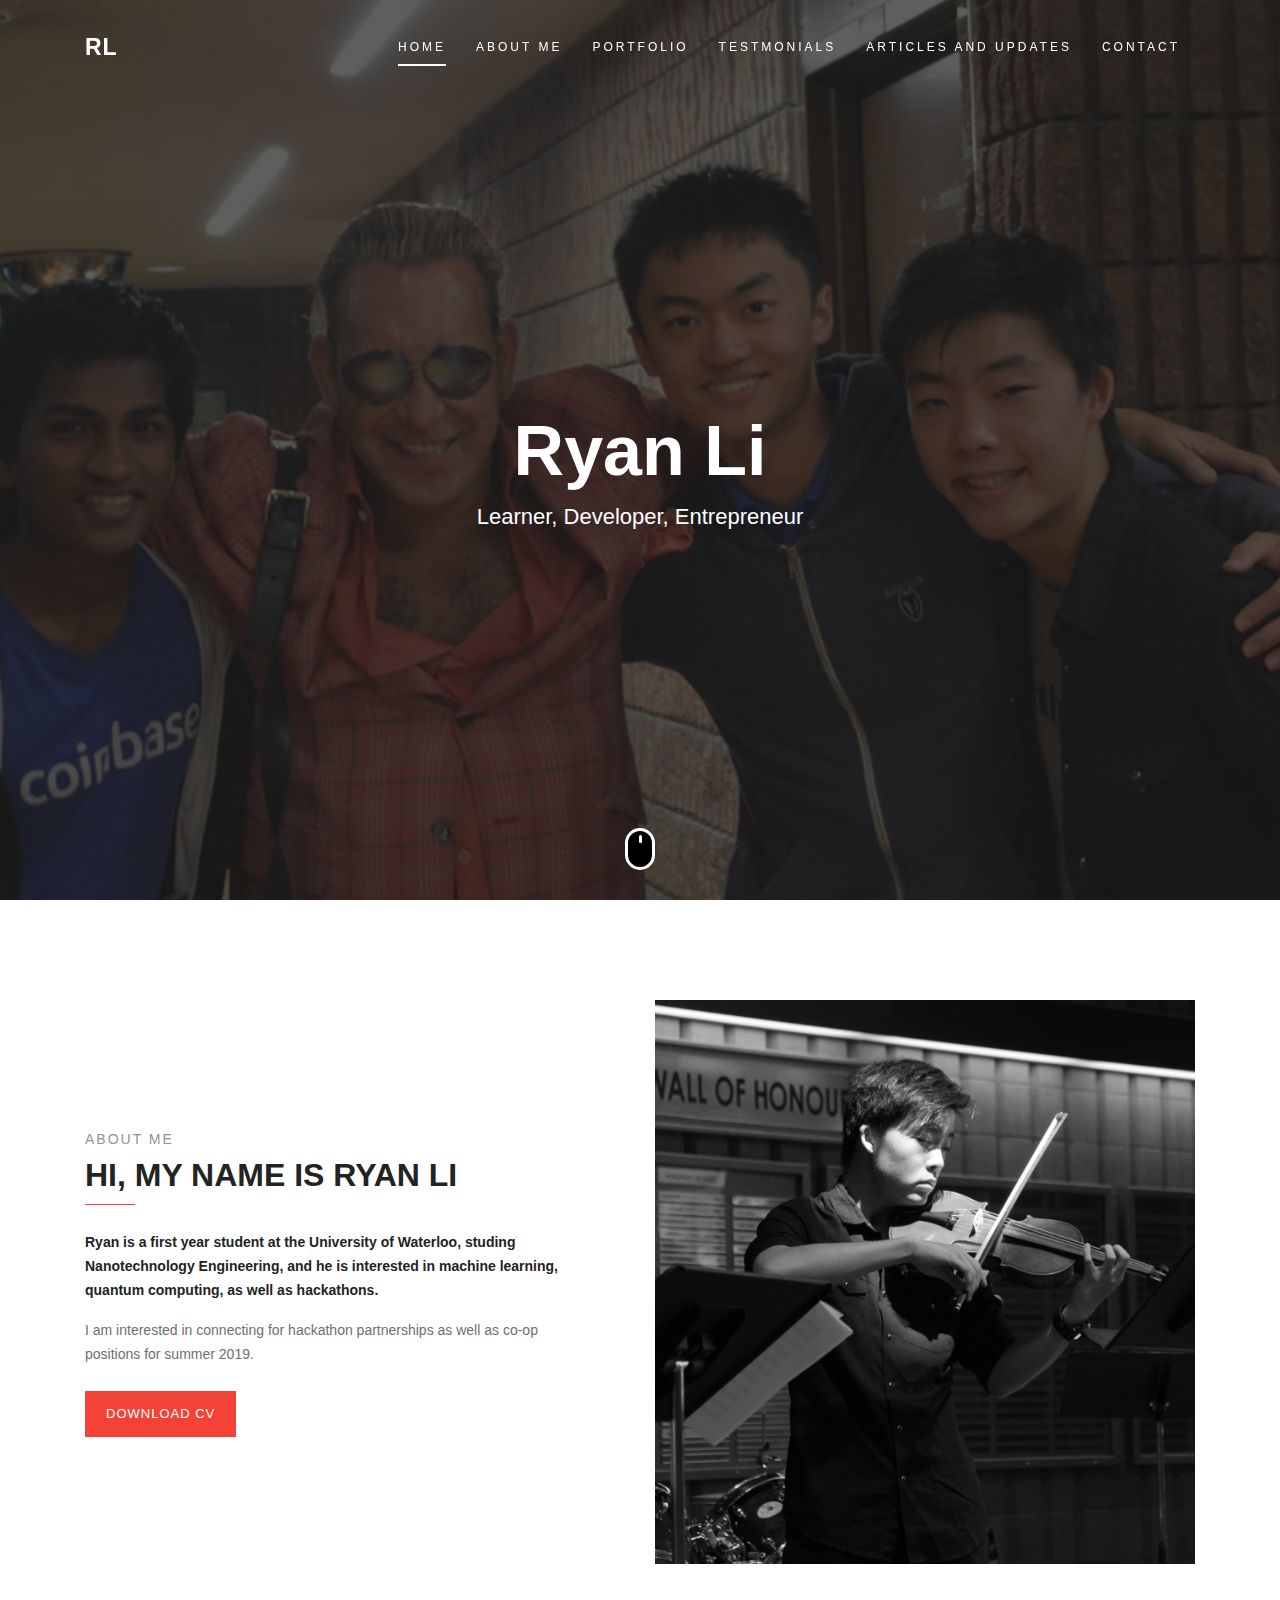
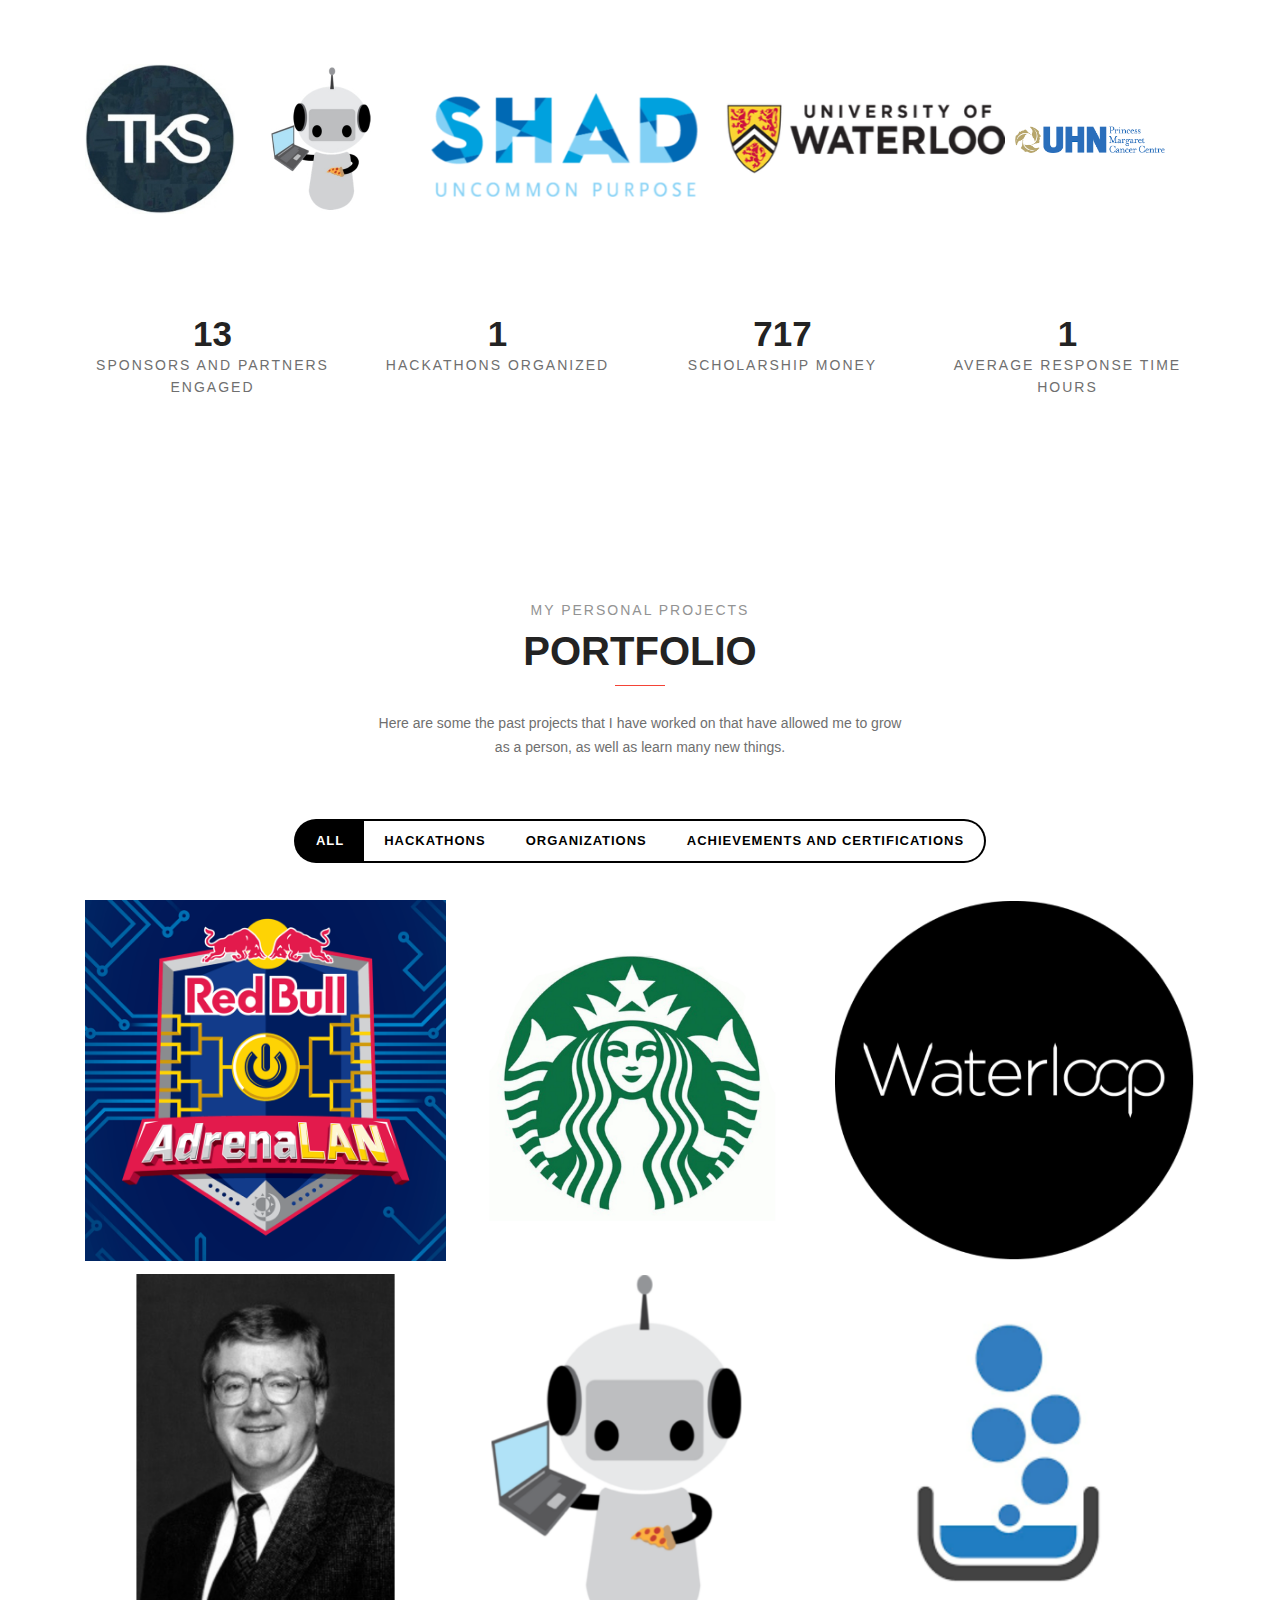
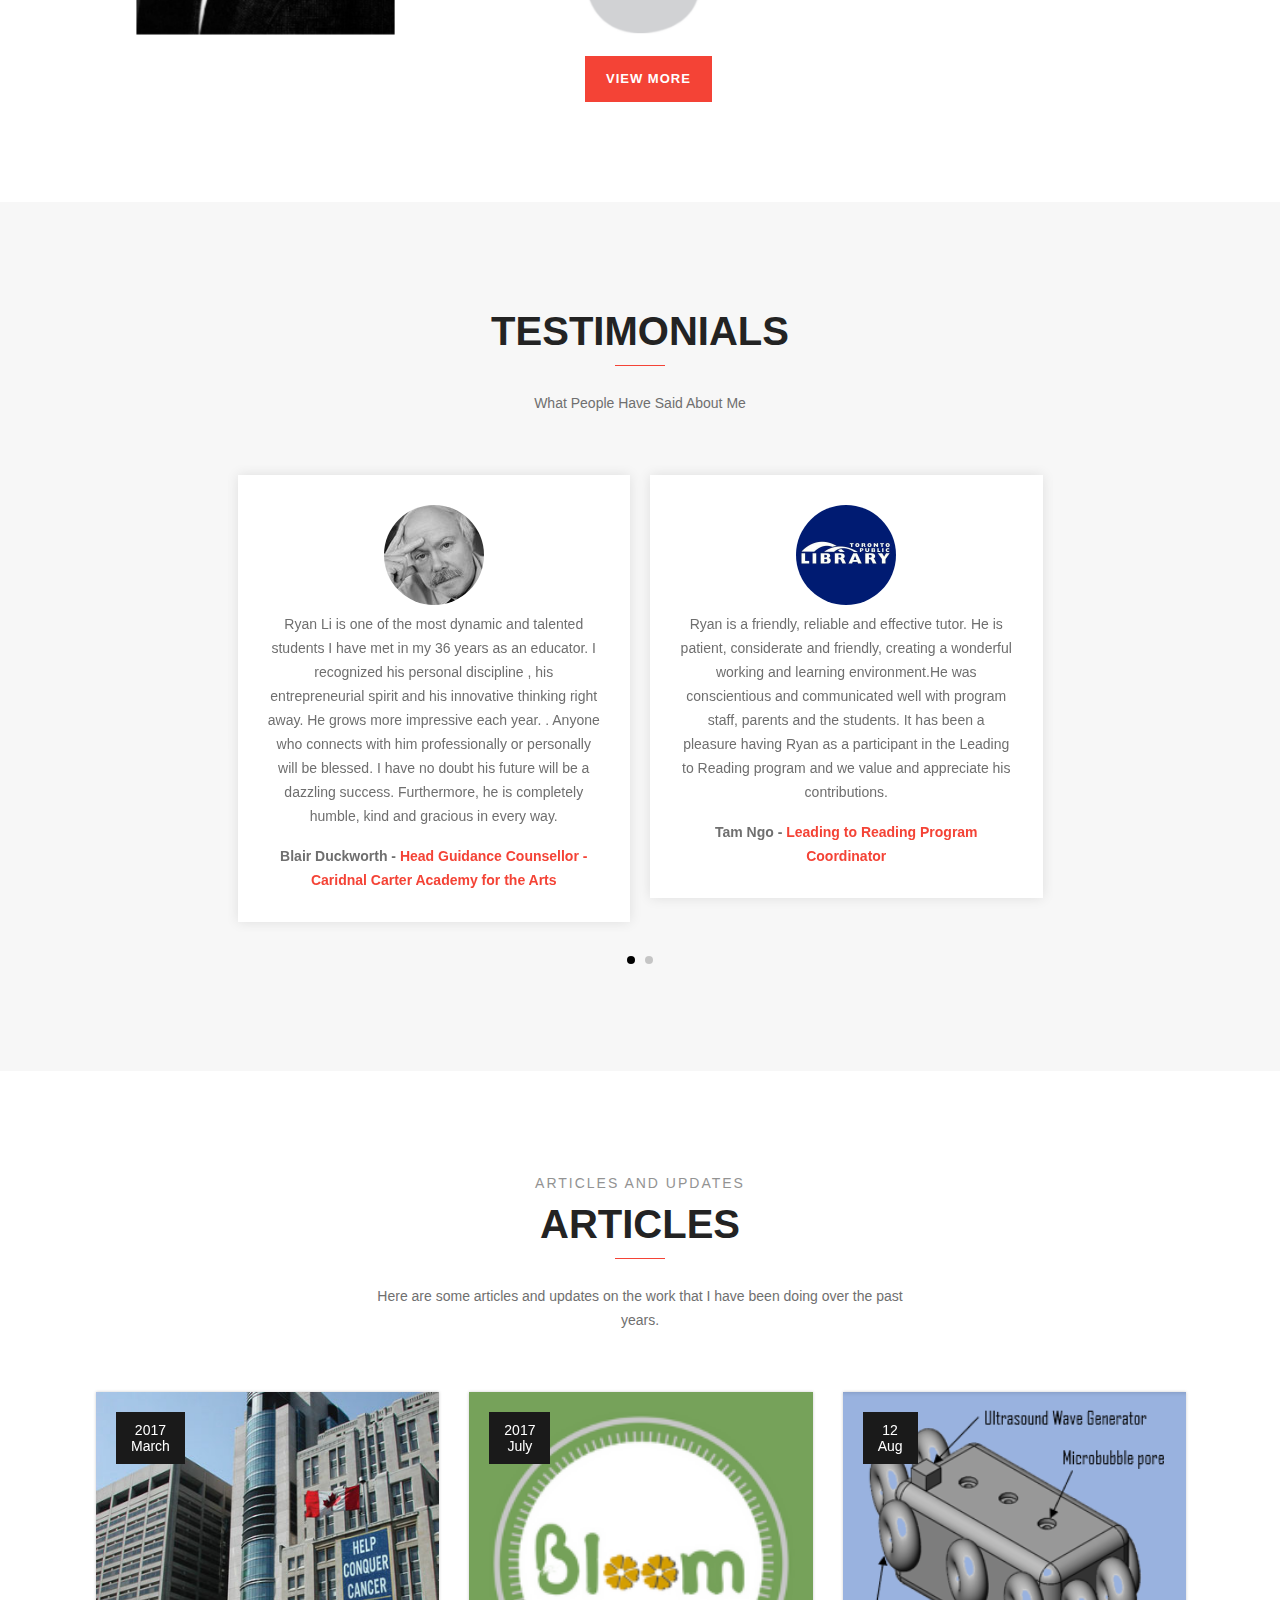
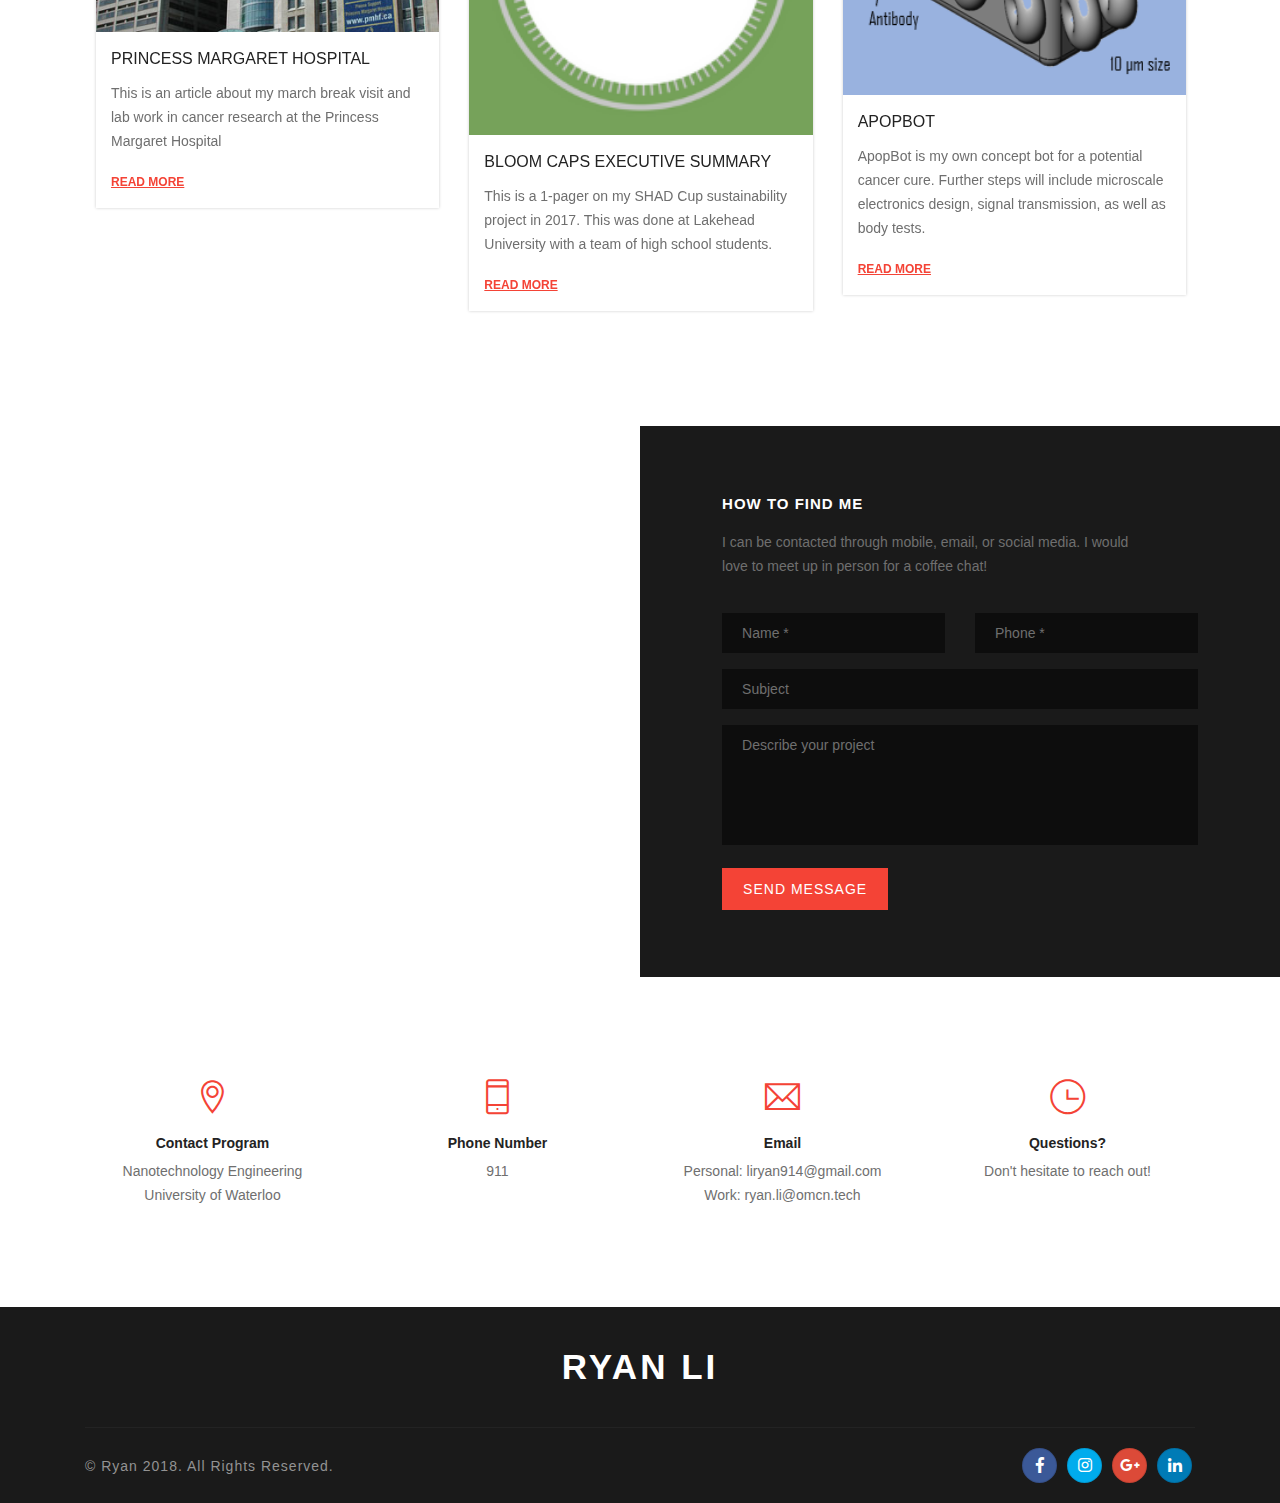
==== commit ed38d043: "Picture and Porfolio fix" ====
--- a/index.html
+++ b/index.html
@@ -223,7 +223,7 @@
                     <p class="font-w-600 text-uppercase font-15 color-white font-alt m-0px letter-spacing-2">Red Bull AdrenaLAN</p>
                     <label class="color-white">Hackathons</label>
                     <div class="btn-bar">
-                      <a href="http://www.youtube.com/watch?v=0O2aH4XLbto" class="popup-video theme-color"><i class="fa fa-play"></i></a>
+                      <a href="videos/AdrenaLAN.mp4" class="popup-video theme-color"><i class="fa fa-play"></i></a>
                       <a class="lightbox-gallery theme-color" href="static/img/767x767.jpg" title="Lightbox gallery image title...">
                         <i class="fas fa-expand"></i>
                       </a>
@@ -244,10 +244,10 @@
                 <div class="overlay dark-bg border-all border-w-10 border-double border-white"></div>
                 <div class="hover text-center p-10px">
                   <div class="hover-middle">
-                    <p class="font-w-600 text-uppercase font-15 color-white font-alt m-0px letter-spacing-2">Starbucs - Barista</p>
+                    <p class="font-w-600 text-uppercase font-15 color-white font-alt m-0px letter-spacing-2">Starbucks - Barista</p>
                     <label class="color-white">Customer Service</label>
                     <div class="btn-bar">
-                      <a href="http://www.youtube.com/watch?v=0O2aH4XLbto" class="popup-video theme-color"><i class="fa fa-play"></i></a>
+                      <a href="" class="popup-video theme-color"><i class="fa fa-play"></i></a>
                       <a class="lightbox-gallery theme-color" href="static/img/767x767.jpg" title="Lightbox gallery image title...">
                         <i class="fas fa-expand"></i>
                       </a>
@@ -270,11 +270,11 @@
                     <p class="font-w-600 text-uppercase font-15 color-white font-alt m-0px letter-spacing-2">Waterloop Sponsorship Lead</p>
                     <label class="color-white">Student Teams</label>
                     <div class="btn-bar">
-                      <a href="https://www.youtube.com/watch?v=9NK7Kr7zSG0" class="popup-video theme-color"><i class="fa fa-play"></i></a>
+                      <a href="videos/Waterloop.mp4" class="popup-video theme-color"><i class="fa fa-play"></i></a>
                       <a class="lightbox-gallery theme-color" href="static/img/767x767.jpg" title="Lightbox gallery image title...">
                         <i class="fas fa-expand"></i>
                       </a>
-                      <a href="#" class="theme-color">
+                      <a href="https://teamwaterloop.ca/" class="theme-color">
                         <i class="fa fa-link"></i>
                       </a>
                     </div> <!-- Video Btn -->
@@ -316,11 +316,11 @@
                     <p class="font-w-600 text-uppercase font-15 color-white font-alt m-0px letter-spacing-2">Omicron</p>
                     <label class="color-white">Personal Startup</label>
                     <div class="btn-bar">
-                      <a href="http://www.youtube.com/watch?v=0O2aH4XLbto" class="popup-video theme-color"><i class="fa fa-play"></i></a>
+                      <a href="videos/Omicron Demo.mp4" class="popup-video theme-color"><i class="fa fa-play"></i></a>
                       <a class="lightbox-gallery theme-color" href="static/img/767x767.jpg" title="Lightbox gallery image title...">
                         <i class="fas fa-expand"></i>
                       </a>
-                      <a href="#" class="theme-color">
+                      <a href="http://omcn.tech/" class="theme-color">
                         <i class="fa fa-link"></i>
                       </a>
                     </div> <!-- Video Btn -->
@@ -331,19 +331,19 @@
             <li class="portfolio-item photoshop">
               <div class="portfolio-col portfolio-hover-02">
                 <a href="#">
-                  <img src="img/cnc.png" title="" alt="">
+                  <img src="img/uwnrg.png" title="" alt="">
                 </a>
                 <div class="overlay dark-bg border-all border-w-10 border-double border-white"></div>
                 <div class="hover text-center p-10px">
                   <div class="hover-middle">
-                    <p class="font-w-600 text-uppercase font-15 color-white font-alt m-0px letter-spacing-2">UW Coffee and Code - Finance Director</p>
+                    <p class="font-w-600 text-uppercase font-15 color-white font-alt m-0px letter-spacing-2">UWNRG Technical Team Member</p>
                     <label class="color-white">Student Teams</label>
                     <div class="btn-bar">
-                      <a href="http://www.youtube.com/watch?v=0O2aH4XLbto" class="popup-video theme-color"><i class="fa fa-play"></i></a>
-                      <a class="lightbox-gallery theme-color" href="static/img/767x767.jpg" title="Lightbox gallery image title...">
+                      <a href="https://www.youtube.com/watch?v=93cH4wOQaMI" class="popup-video theme-color"><i class="fa fa-play"></i></a>
+                      <a class="lightbox-gallery theme-color" href="img./uwnrgtext.png" title="Lightbox gallery image title...">
                         <i class="fas fa-expand"></i>
                       </a>
-                      <a href="#" class="theme-color">
+                      <a href="http://uwnrg.org/" class="theme-color">
                         <i class="fa fa-link"></i>
                       </a>
                     </div> <!-- Video Btn -->
@@ -537,14 +537,14 @@
         <div class="row text-center">
           <div class="col-12 col-sm-6 col-md-6 col-lg-3 md-m-15px-tb">
             <i class="ti-location-pin color-theme font-35 m-15px-b display-inline-block"></i>
-            <h6 class="font-14 font-alt font-w-600 color-extra-dark-gray m-0px m-5px-b">Contact Address</h6>
-            <p class="m-0px">19 Leacroft Crescent<br/> Toronto, Ontario</p>
+            <h6 class="font-14 font-alt font-w-600 color-extra-dark-gray m-0px m-5px-b">Contact Program</h6>
+            <p class="m-0px">Nanotechnology Engineering<br/>University of Waterloo</p>
           </div> <!-- col -->
 
           <div class="col-12 col-sm-6 col-md-6 col-lg-3 md-m-15px-tb">
             <i class="ti-mobile color-theme font-35  m-15px-b display-inline-block"></i>
             <h6 class="font-14 font-alt font-w-600 color-extra-dark-gray m-0px m-5px-b">Phone Number</h6>
-            <p class="m-0px">+1 647-966-9330,<br/></p>
+            <p class="m-0px">911<br/></p>
           </div> <!-- col -->
 
           <div class="col-12 col-sm-6 col-md-6 col-lg-3 md-m-15px-tb">
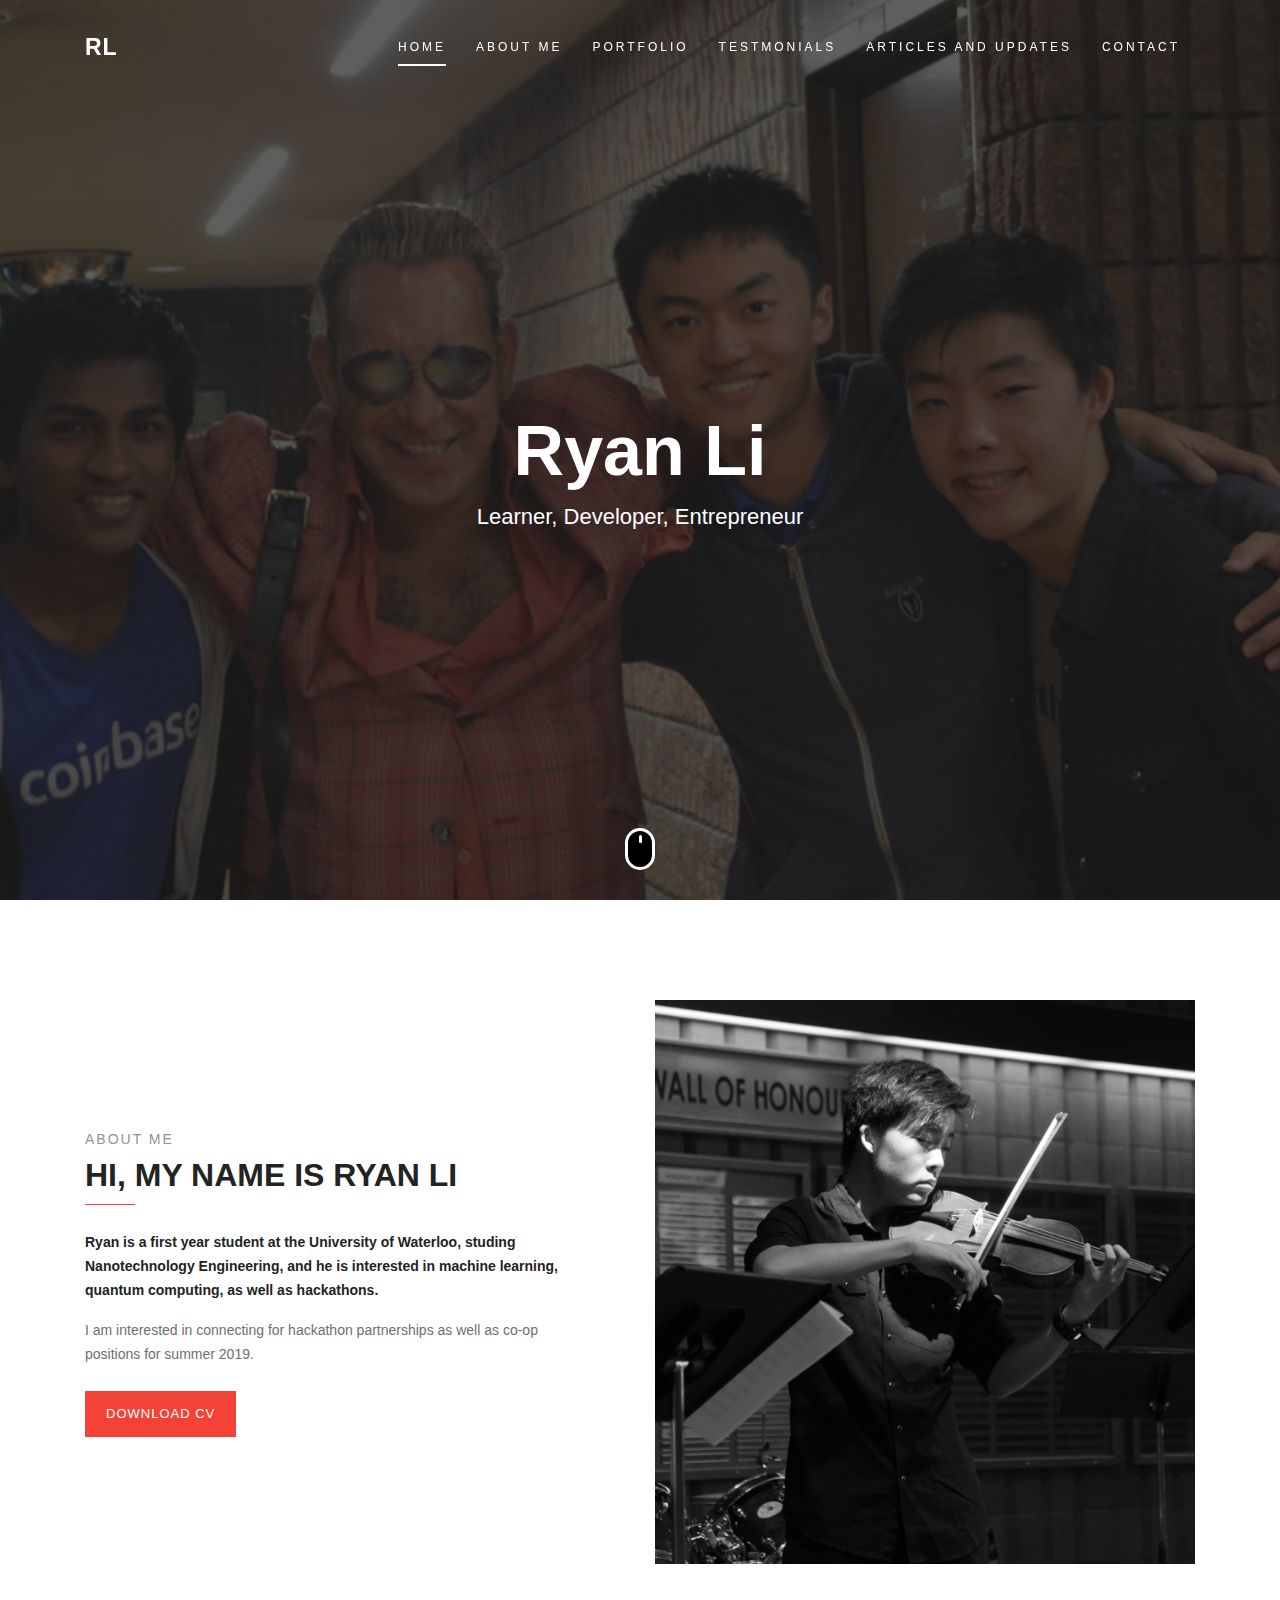
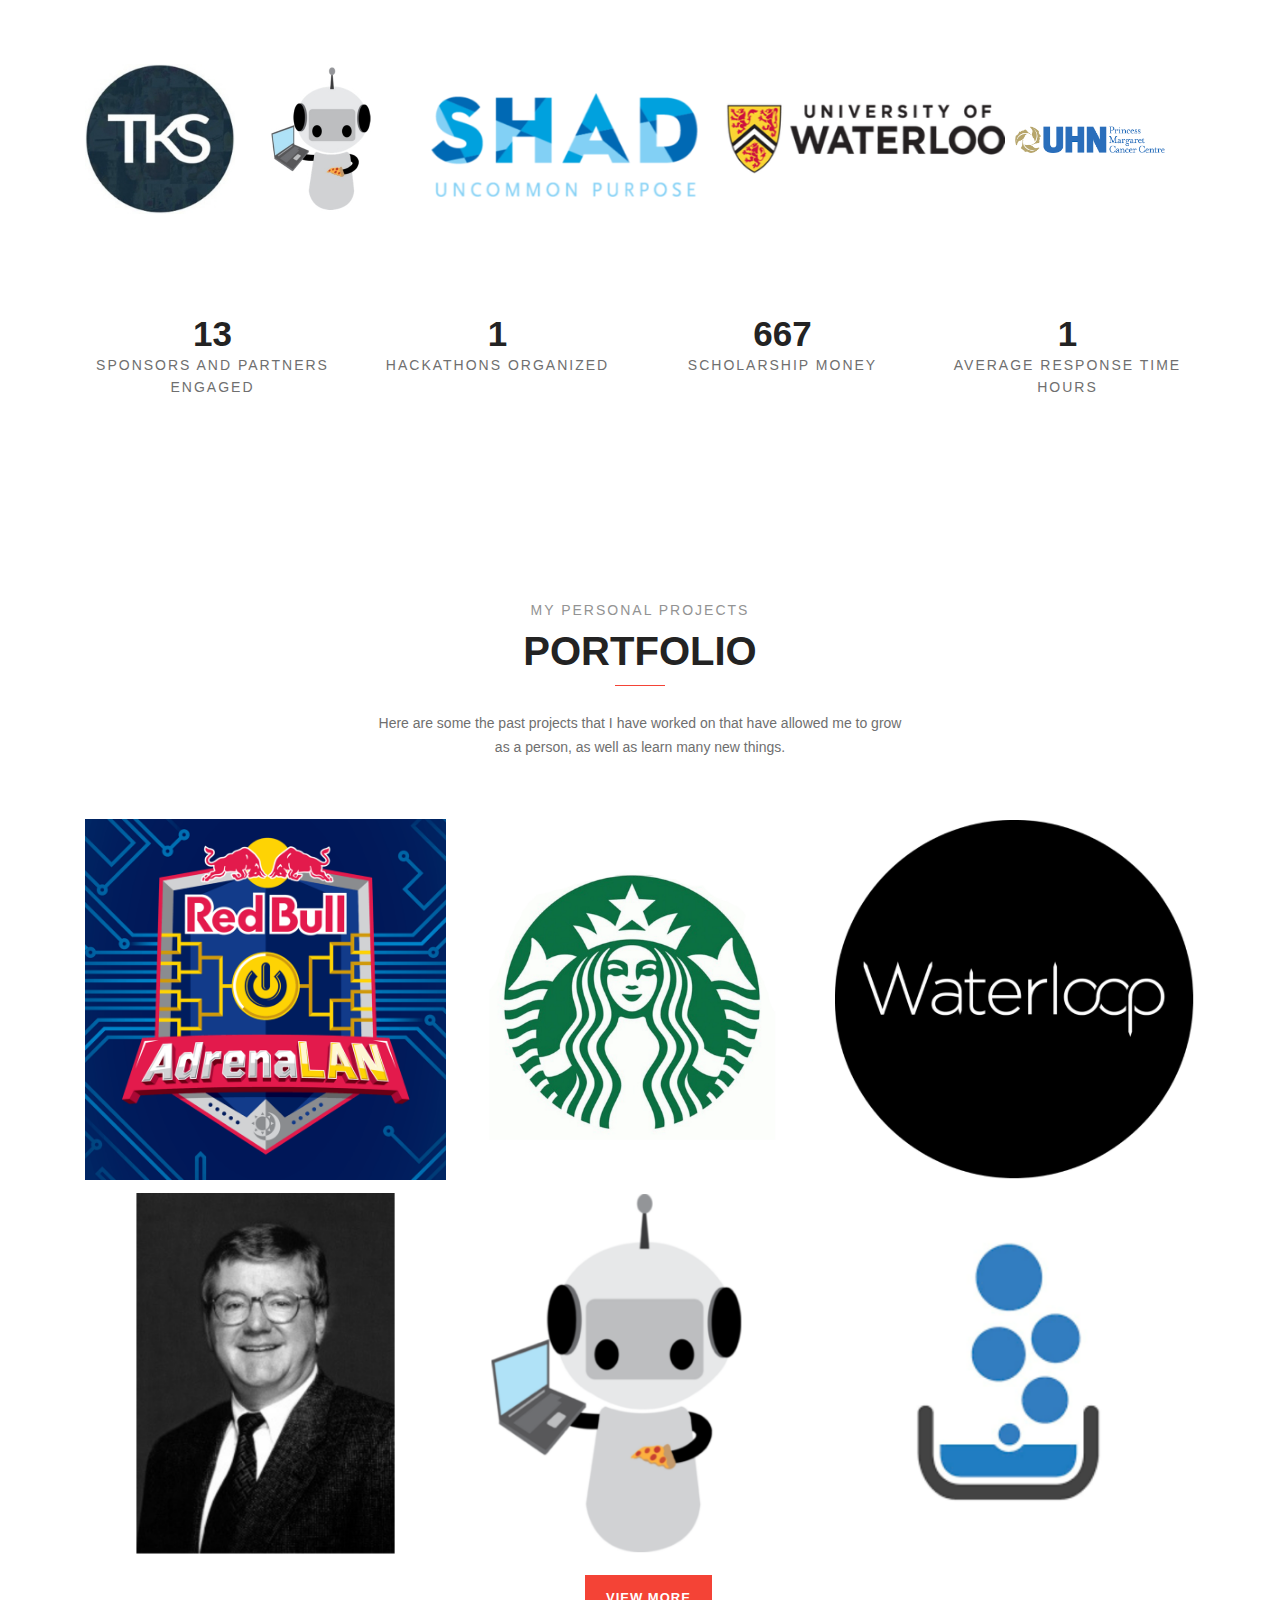
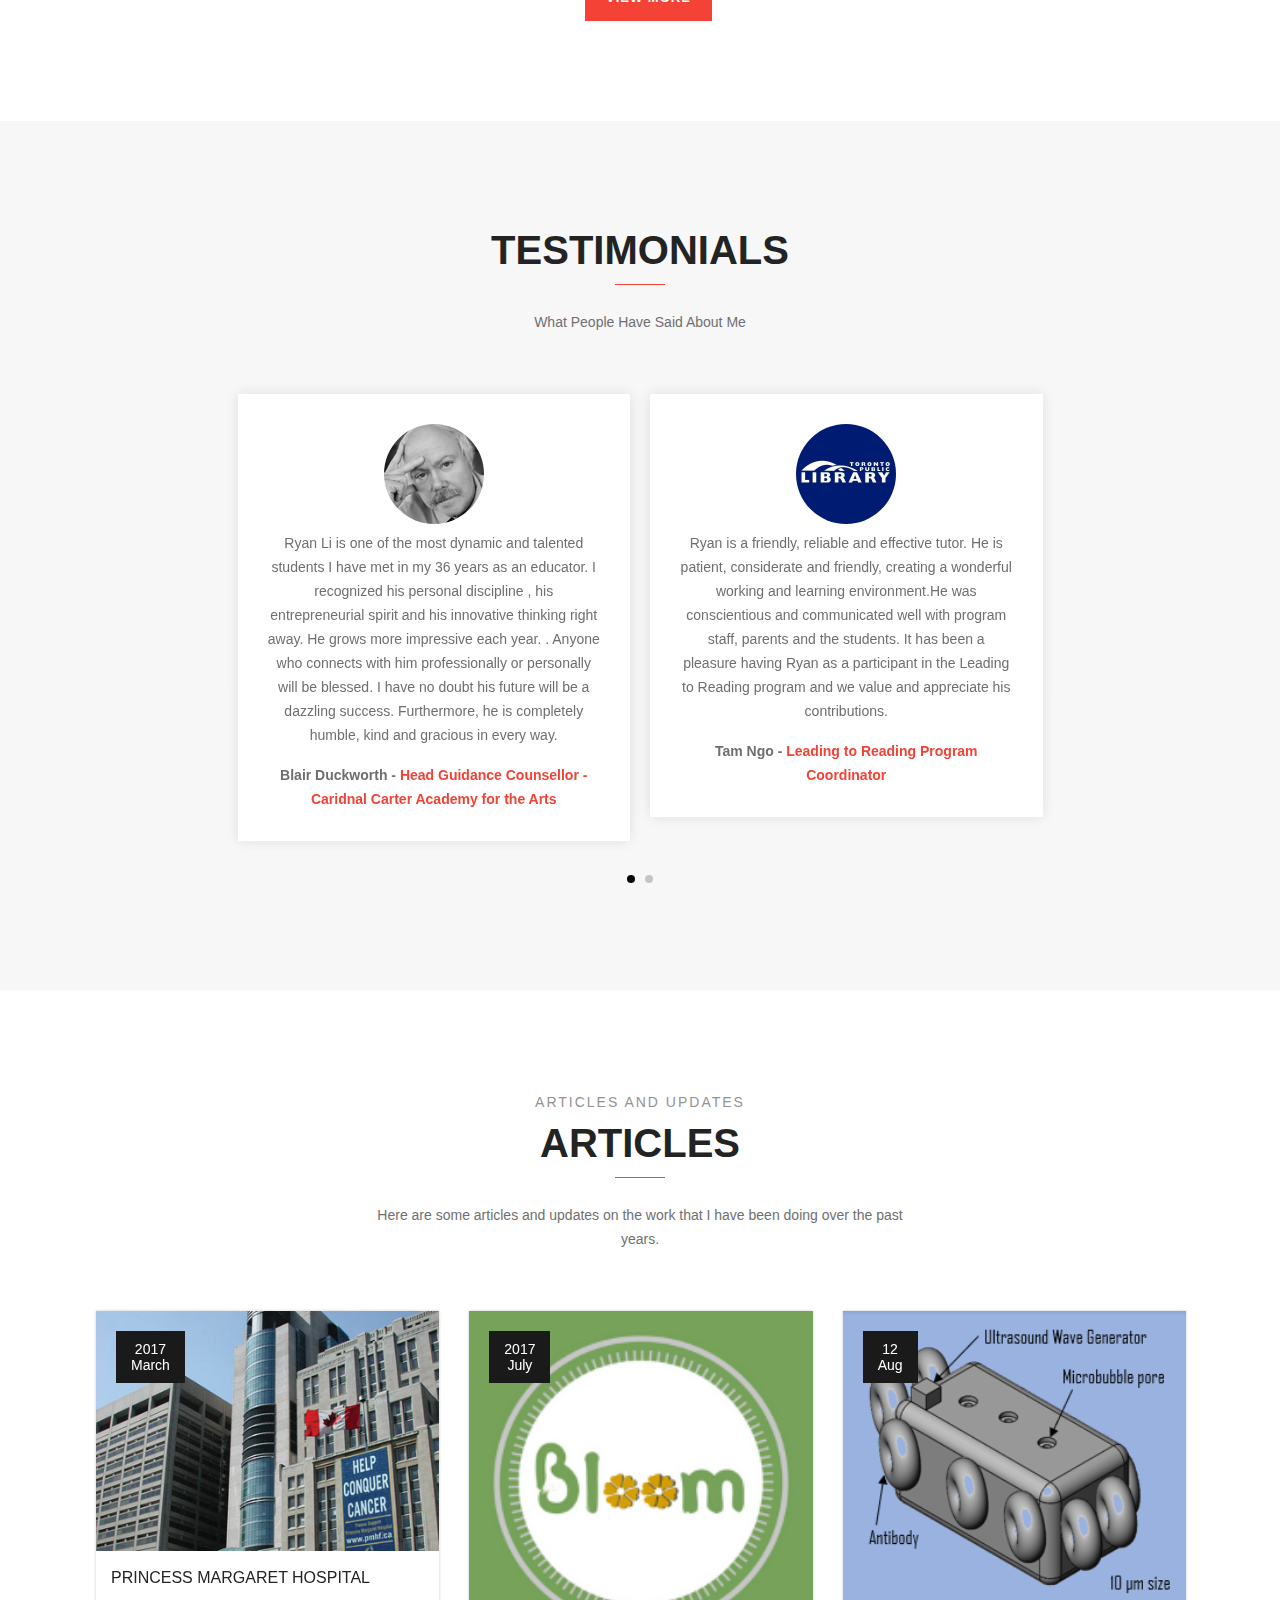
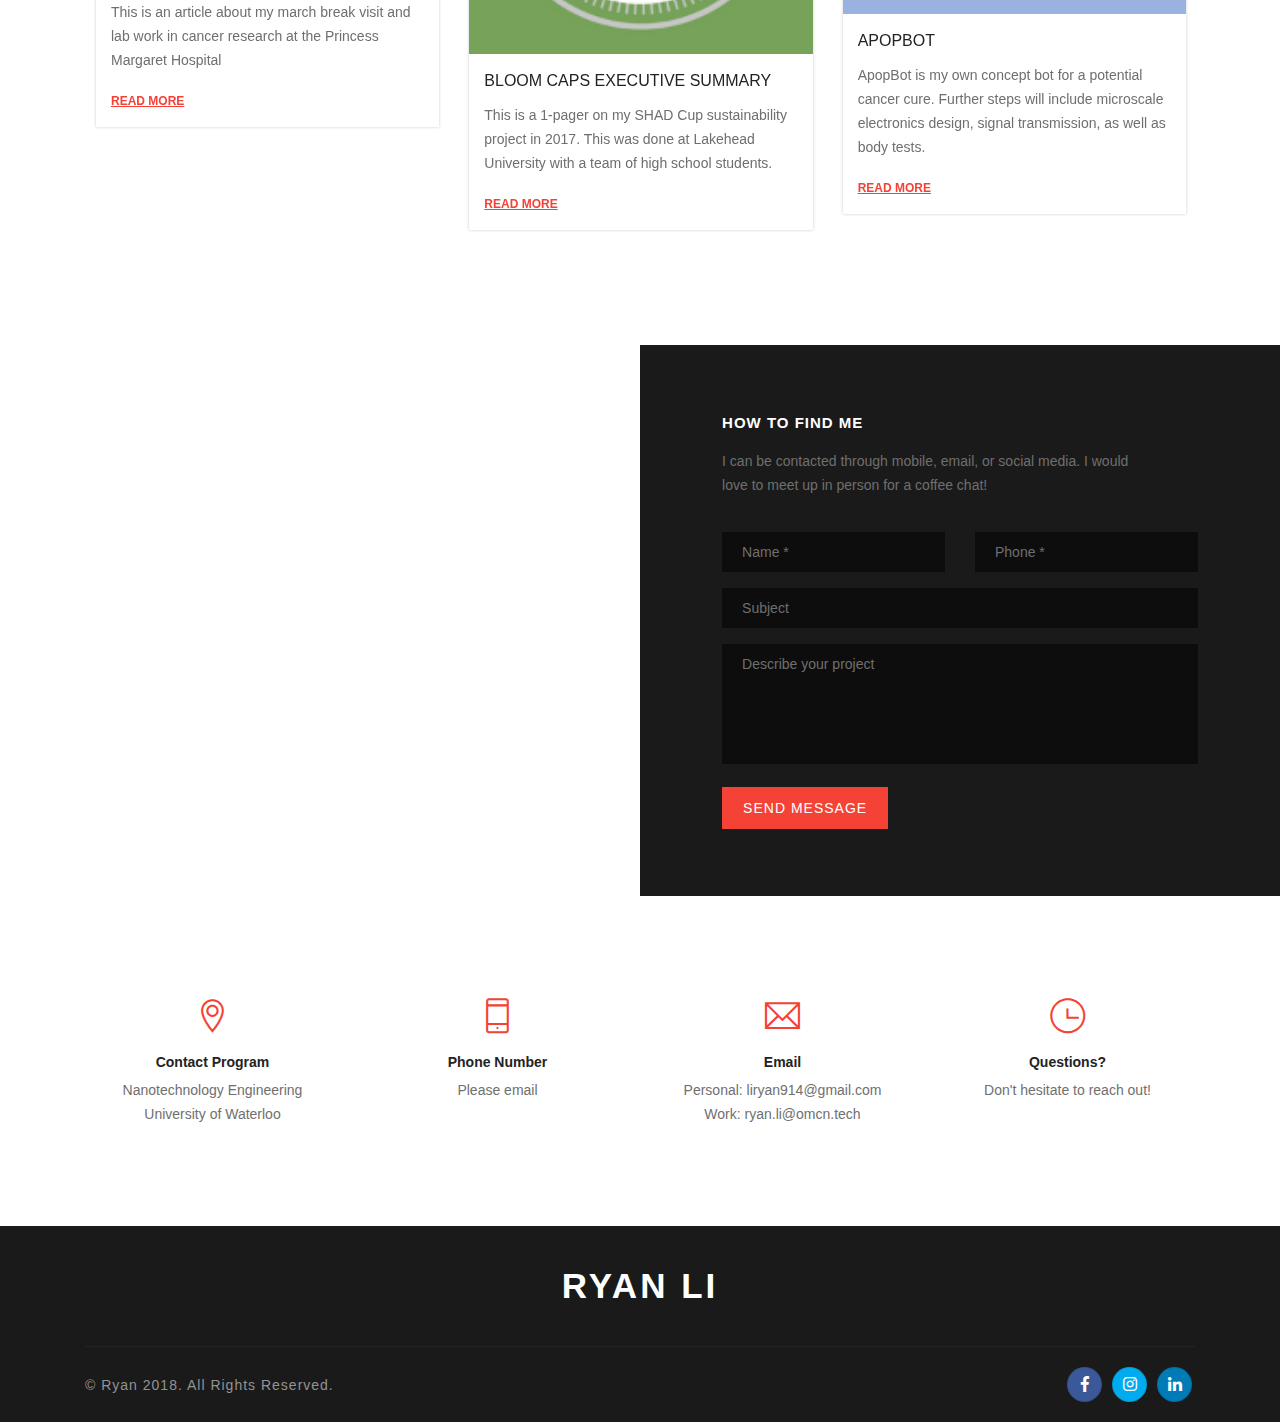
==== commit 966769f1: "Website changes" ====
--- a/index.html
+++ b/index.html
@@ -201,16 +201,7 @@
           </div>
         </div> <!-- row -->
 
-        <div class="portfolio-filter-02 m-30px-b sm-m-15px-b text-center">
-          <ul class="filter display-inline-block black-bg border-radius-30px m-0px">
-            <li class="active" data-filter="*">All</li>
-            <li data-filter=".hackathons">Hackathons</li>
-            <li data-filter=".organizations">Organizations</li>
-            <li data-filter=".achievements">Achievements and Certifications</li>
-          </ul>
-        </div> <!-- Portfolio Filter -->
-
-        <div class="portfolio-content">
+       <div class="portfolio-content">
           <ul class="portfolio-cols portfolio-cols-3">
             <li class="portfolio-item illustration">
               <div class="portfolio-col portfolio-hover-02">
@@ -401,14 +392,6 @@
                       <p>Ryan is an exceptionally hard worker, and he has contributed so much to our store over this past year. I would defintely hire him again.</p>
                       <p class="font-alt m-0px"><strong>Carlos Basa - <span class="color-theme">Starbucks Leslie and Sheppard Store Manager</span></strong></p>
                   </div> <!-- col -->
-                <div class="white-bg p-30px sm-p-20px box-shadow-large m-10px text-center">
-                    <div class="img w-100px h-100px overflow-hidden display-inline-block border-radius-50">
-                      <img src="static/img/100x100.jpg" alt="guppy" title="guppy" />
-                    </div>
-                    <p>Lorem Ipsum is simply dummy text of the printing and typesetting industry. Lorem Ipsum has been the industry's standard dummy text ever since the 1500s.</p>
-                    <p class="font-alt m-0px"><strong>Maria - <span class="color-theme">Owner</span></strong></p>
-                </div> <!-- col -->
-
               </div> <!-- owl -->
           </div> <!-- col -->
         </div> <!-- row -->
@@ -544,7 +527,7 @@
           <div class="col-12 col-sm-6 col-md-6 col-lg-3 md-m-15px-tb">
             <i class="ti-mobile color-theme font-35  m-15px-b display-inline-block"></i>
             <h6 class="font-14 font-alt font-w-600 color-extra-dark-gray m-0px m-5px-b">Phone Number</h6>
-            <p class="m-0px">911<br/></p>
+            <p class="m-0px">Please email<br/></p>
           </div> <!-- col -->
 
           <div class="col-12 col-sm-6 col-md-6 col-lg-3 md-m-15px-tb">
@@ -582,7 +565,6 @@
               <ul class="social-icons-01 social-icons-small">
                   <li><a class="facebook" href="https://www.facebook.com/bob.larry.7758"><i class="fab fa-facebook-f"></i></a></li>
                   <li><a class="twitter" href="https://www.instagram.com/ryan_liii/?hl=en"><i class="fab fa-instagram"></i></a></li>
-                  <li><a class="google" href="#"><i class="fab fa-google-plus-g"></i></a></li>
                   <li><a class="linkedin" href="https://www.linkedin.com/in/ryanli1/"><i class="fab fa-linkedin-in"></i></a></li>
                 </ul>
             </div><!-- col -->
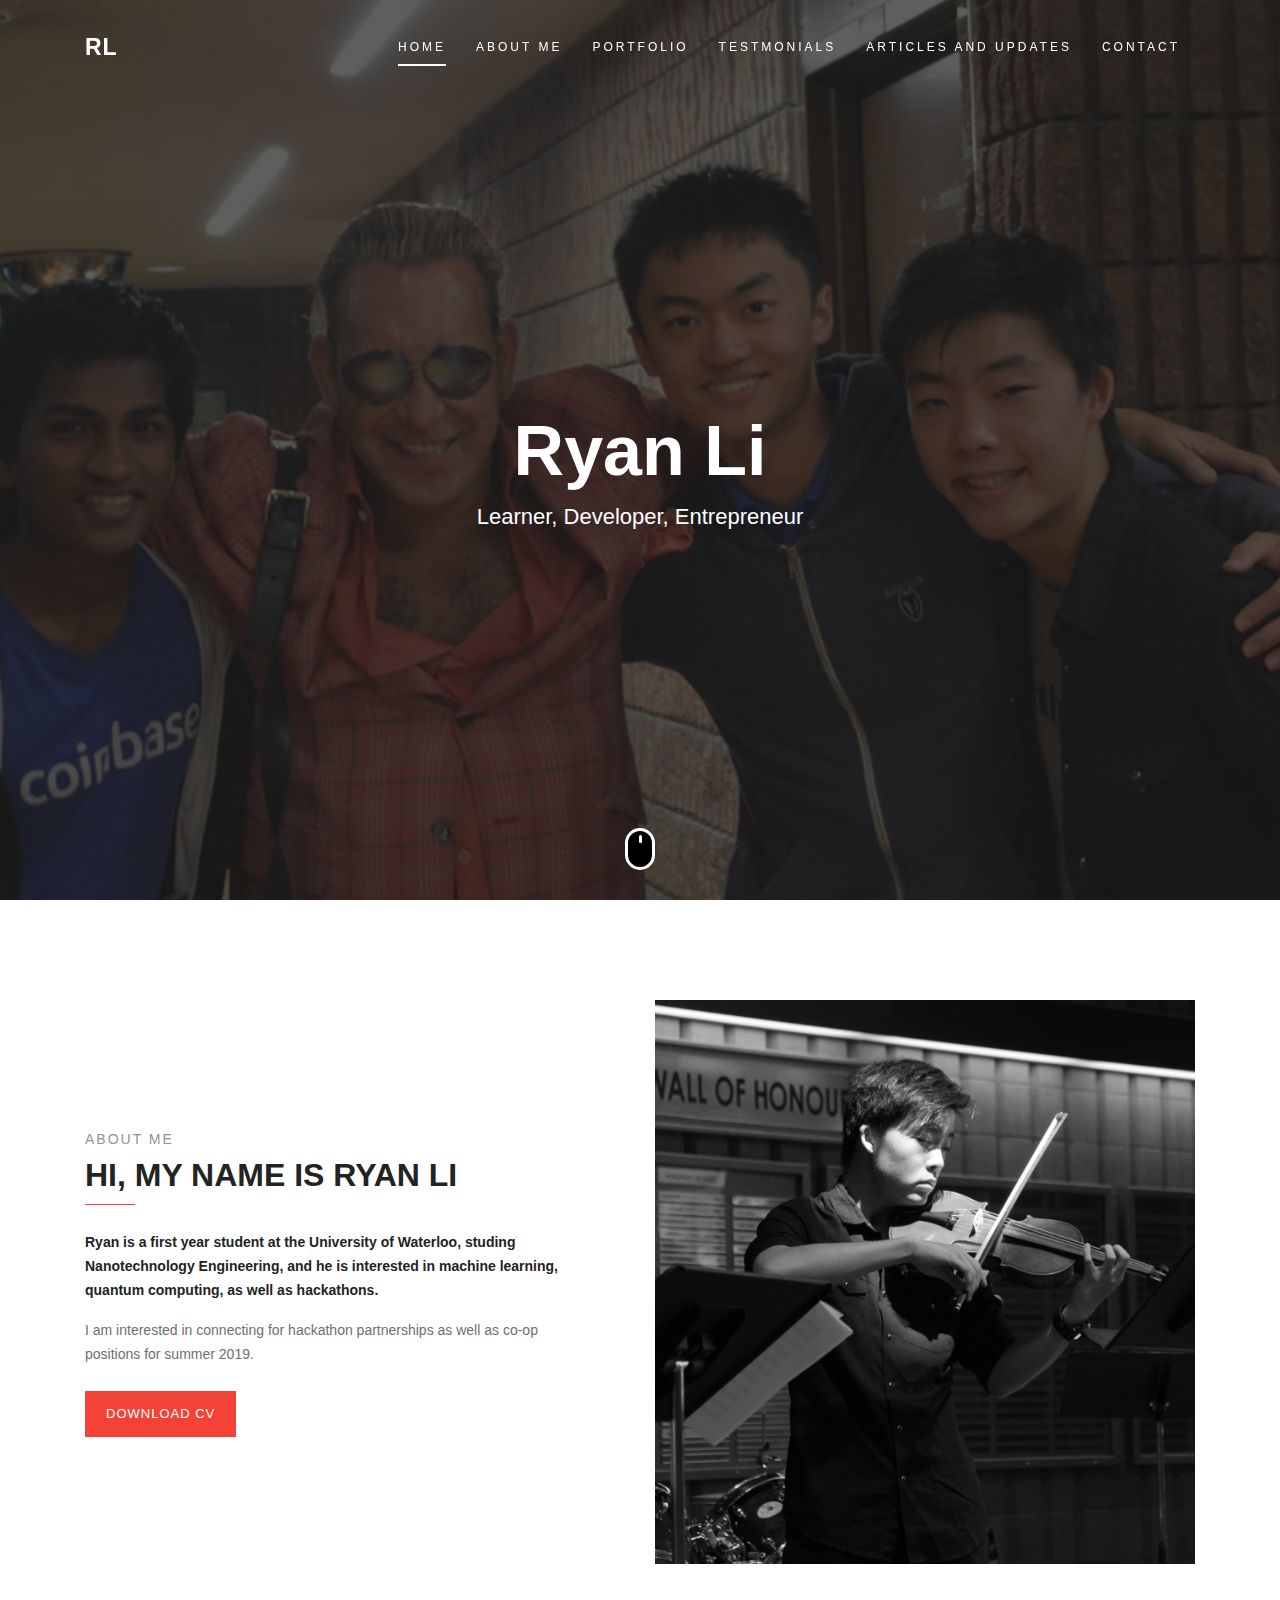
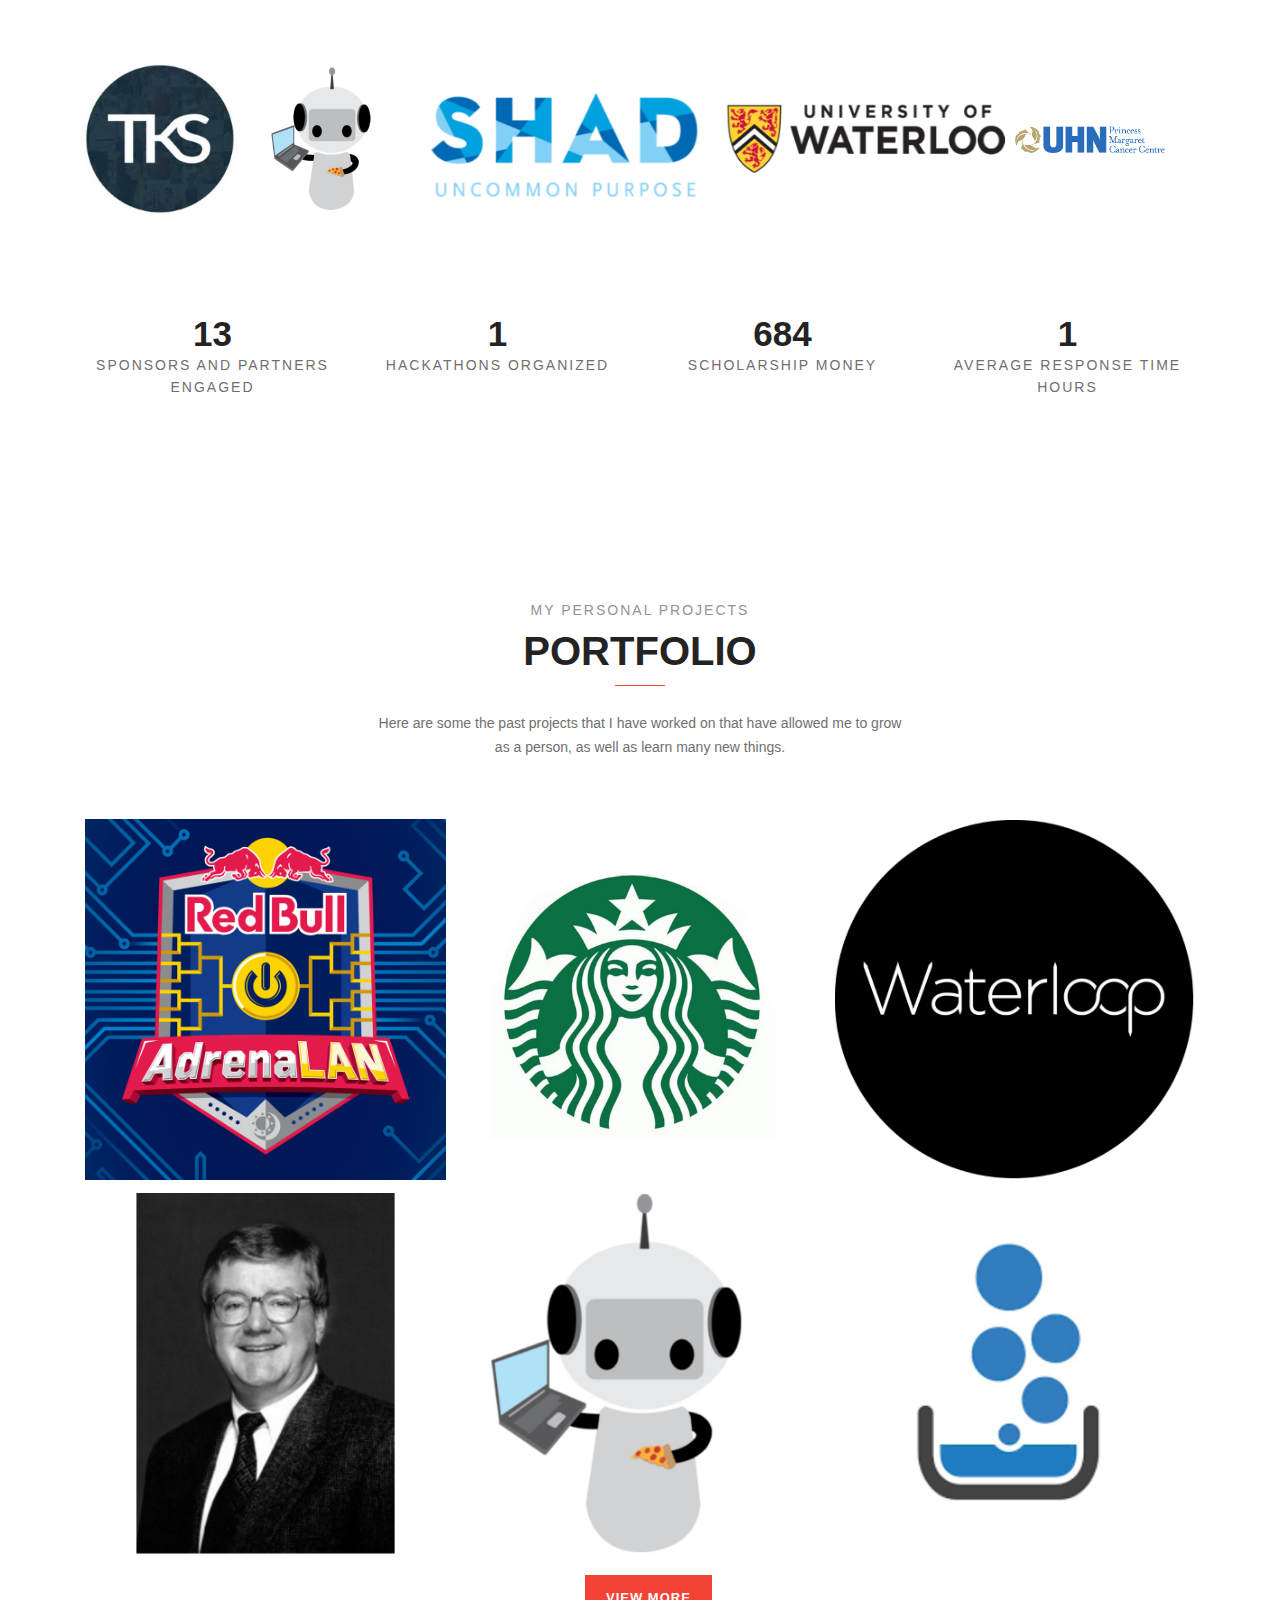
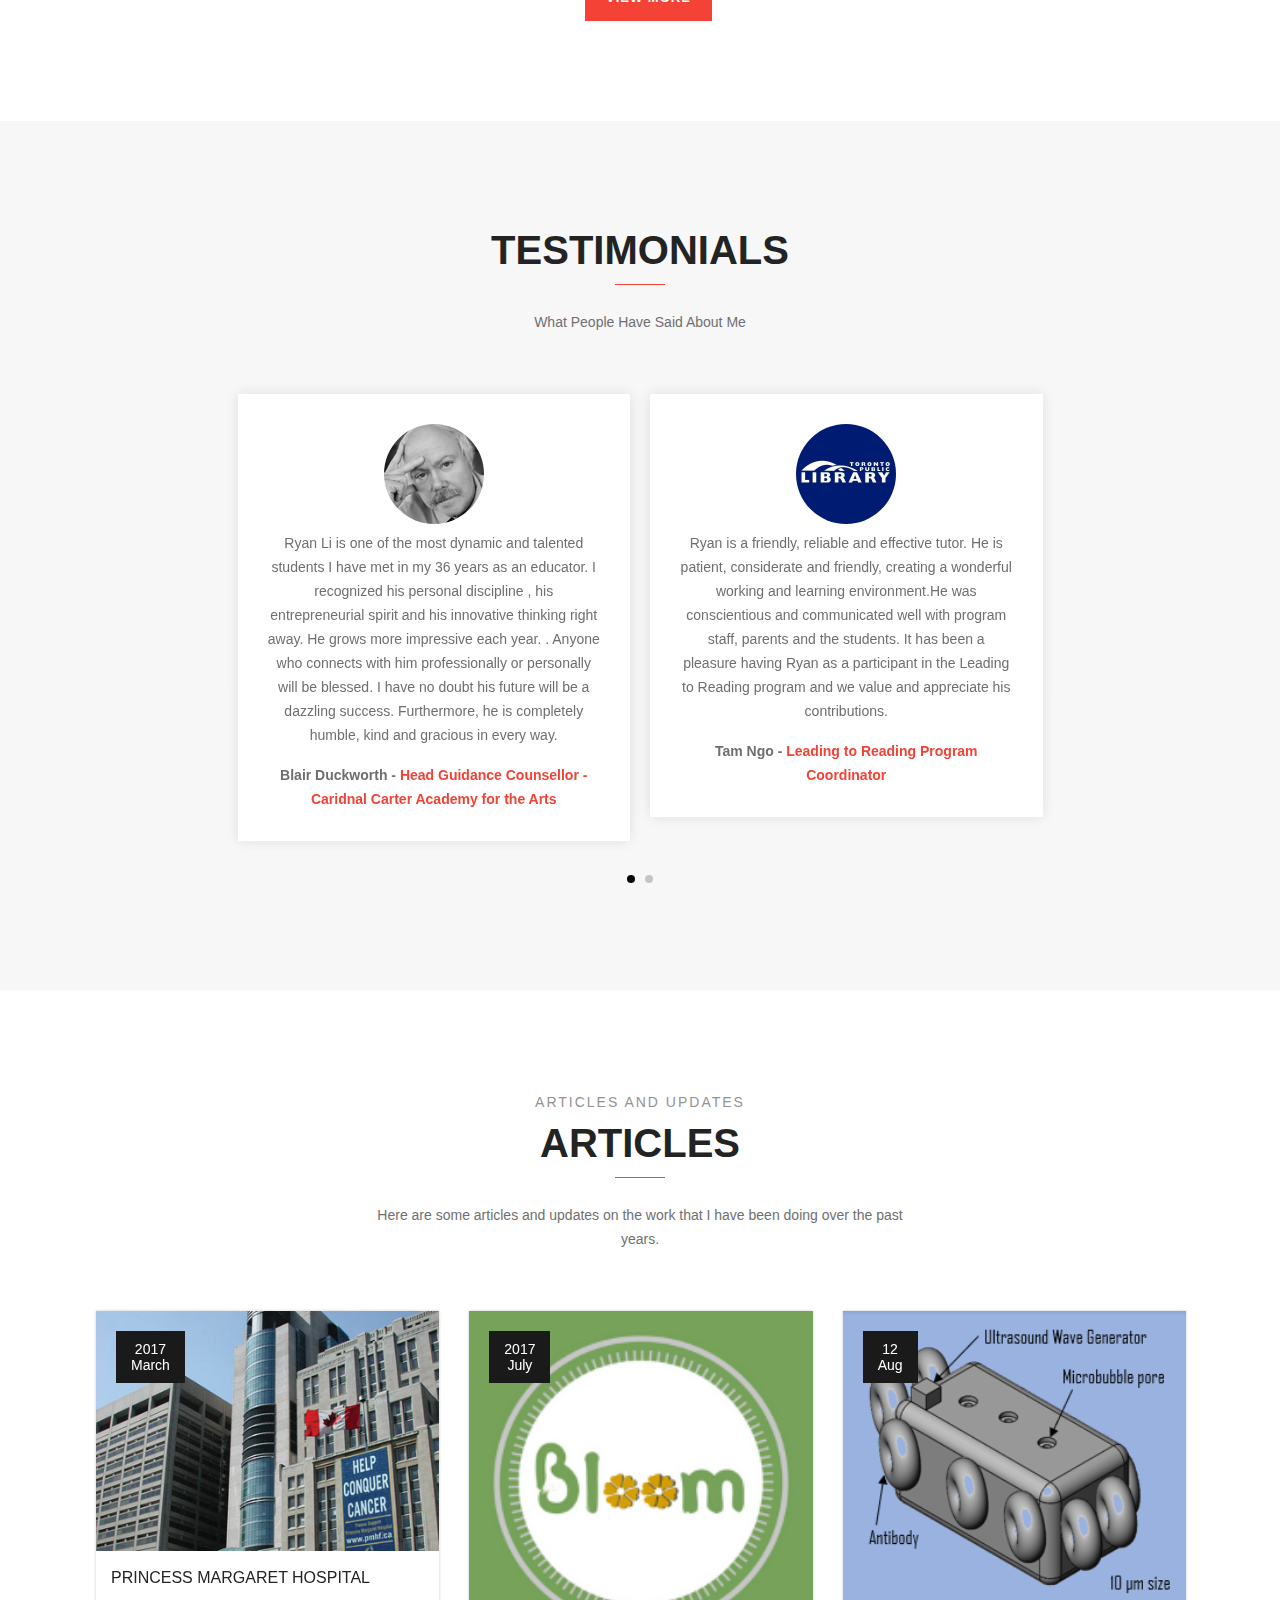
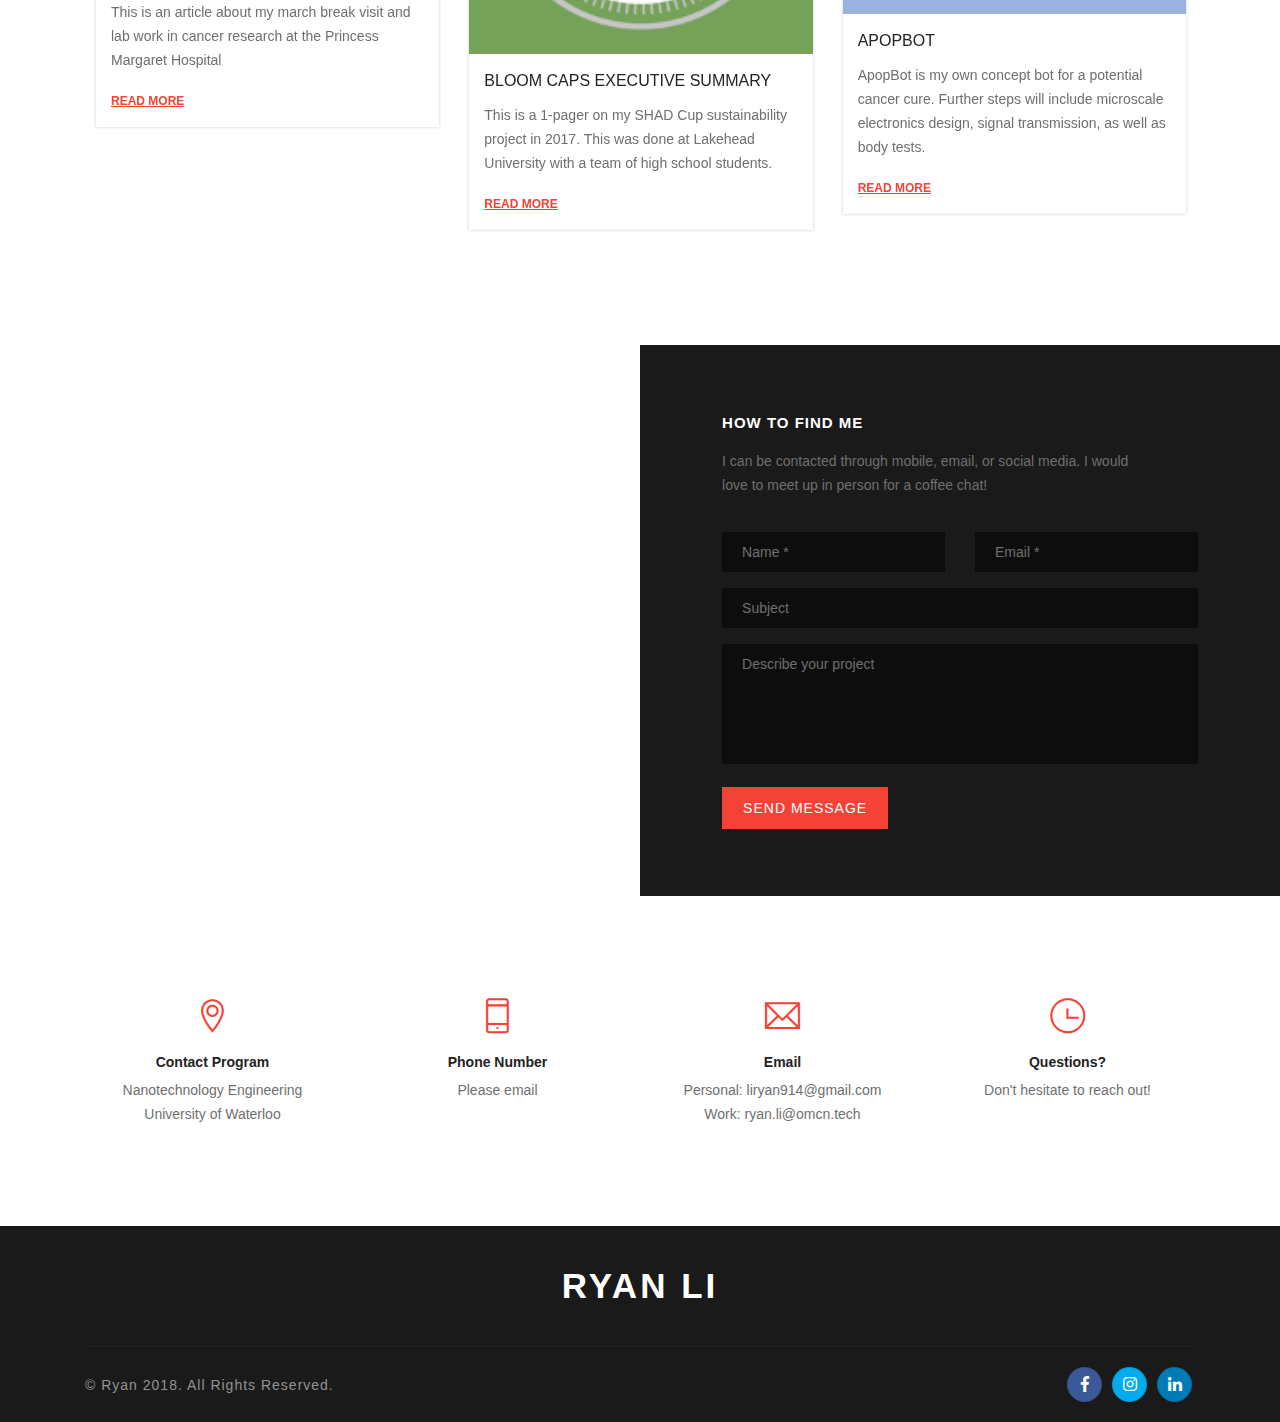
==== commit b3f55aa9: "updated name tags on form" ====
--- a/index.html
+++ b/index.html
@@ -474,6 +474,7 @@
       <div class="container-fluid">
         <div class="row justify-content-end">
             <div class="col-12 col-md-6">
+              <form action="https://formspree.io/liryan914@gmail.com" method="post">
               <div class="p-11 md-p-30px-lr md-p-40px-tb sm-p-15px-lr sm-p-20px-tb">
                 <p class="font-15 font-alt font-w-600 color-white letter-spacing-1 m-0px m-15px-b">HOW TO FIND ME</p>
                 <p class="m-35px-b w-90 sm-w-100">I can be contacted through mobile, email, or social media. I would love to meet up in person for a coffee chat!</p>
@@ -486,13 +487,13 @@
 
                   <div class="col-12 col-md-6">
                     <div class="form-group">
-                      <input name="name" placeholder="Phone *" class="dark-form input-medium" type="text">
+                      <input name="email" placeholder="Email *" class="dark-form input-medium" type="text">
                     </div>
                   </div>
 
                   <div class="col-12">
                     <div class="form-group">
-                      <input name="name" placeholder="Subject" class="dark-form input-medium" type="text">
+                      <input name="subject" placeholder="Subject" class="dark-form input-medium" type="text">
                     </div>
                   </div>
 
@@ -503,11 +504,12 @@
                   </div>
 
                   <div class="col-12">
-                    <a href="#" class="m-btn m-btn-m m-btn-w-hover text-uppercase">send message</a>
+                    <button type="Submit" class="m-btn m-btn-m m-btn-w-hover text-uppercase">send message</button>
                   </div>
 
                 </div> <!-- row -->
               </div>
+              </form>
             </div> <!-- col -->
         </div> <!-- row -->
       </div> <!-- Container -->
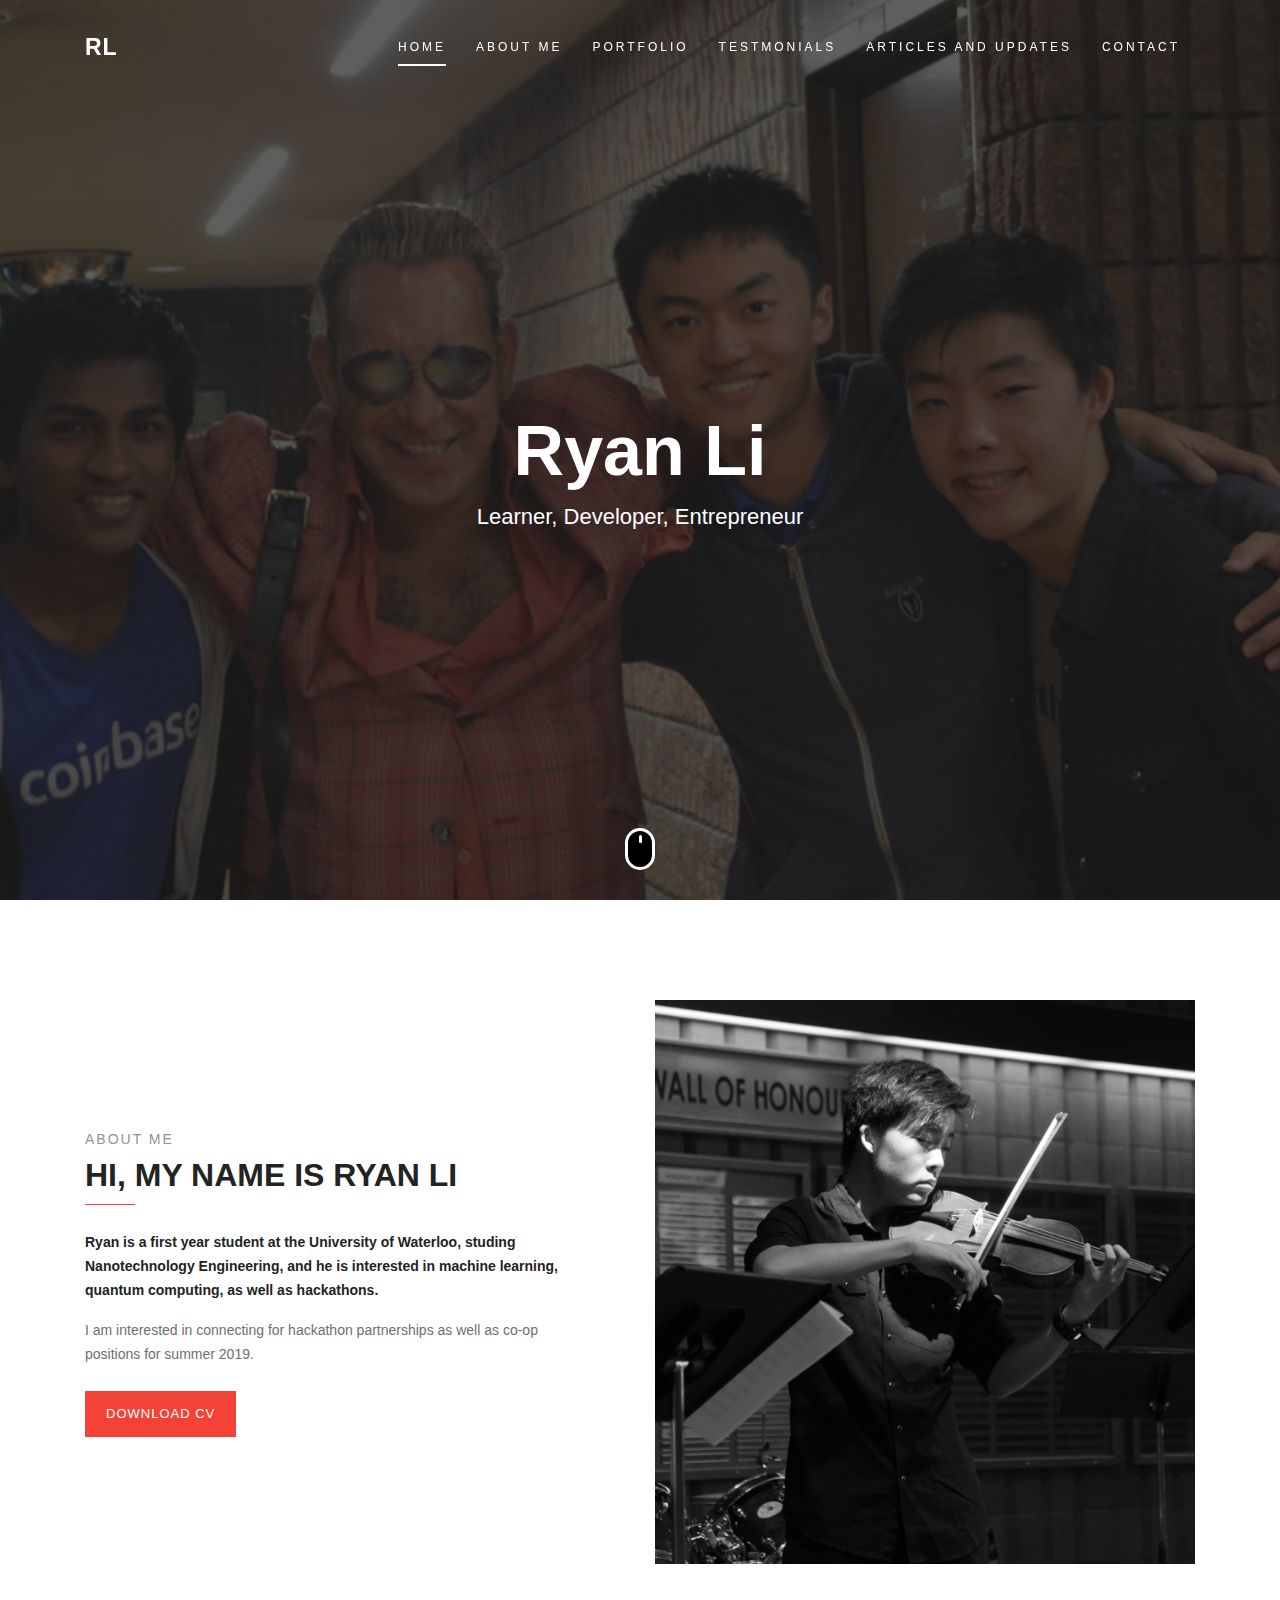
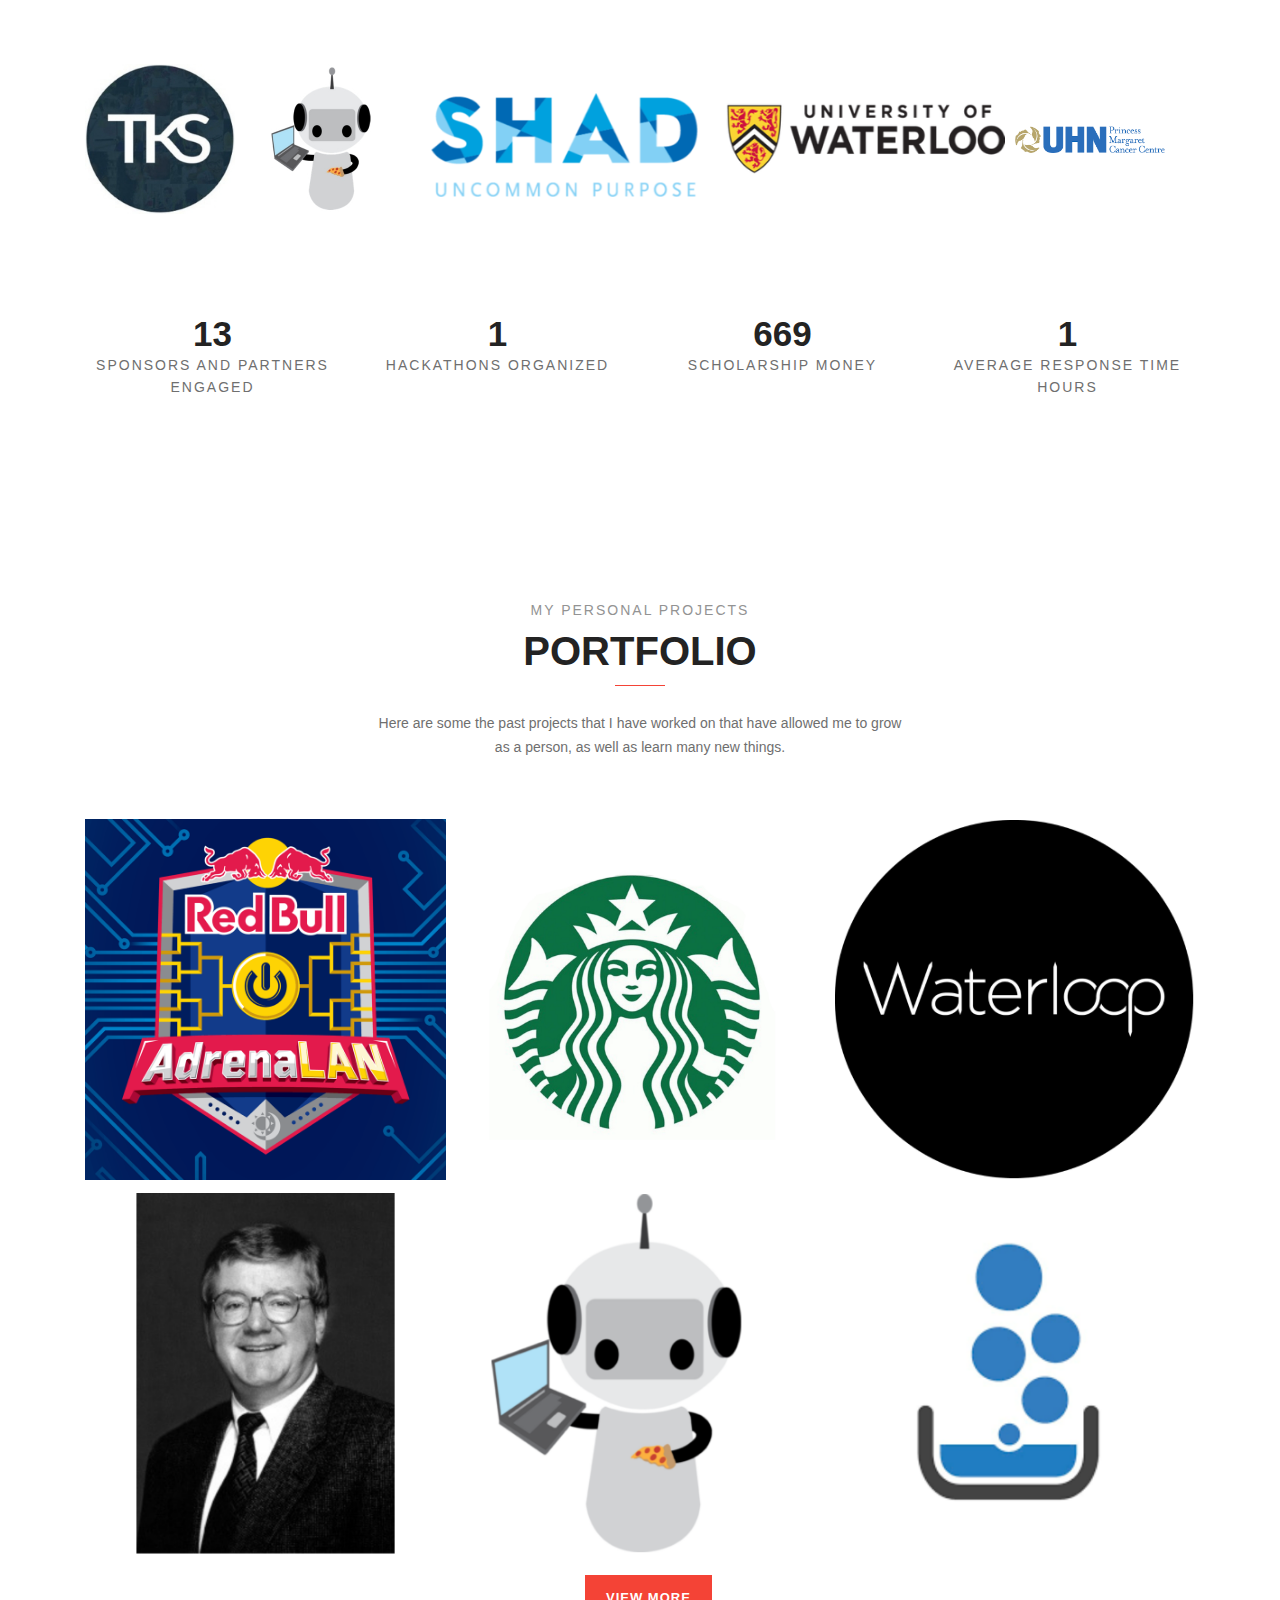
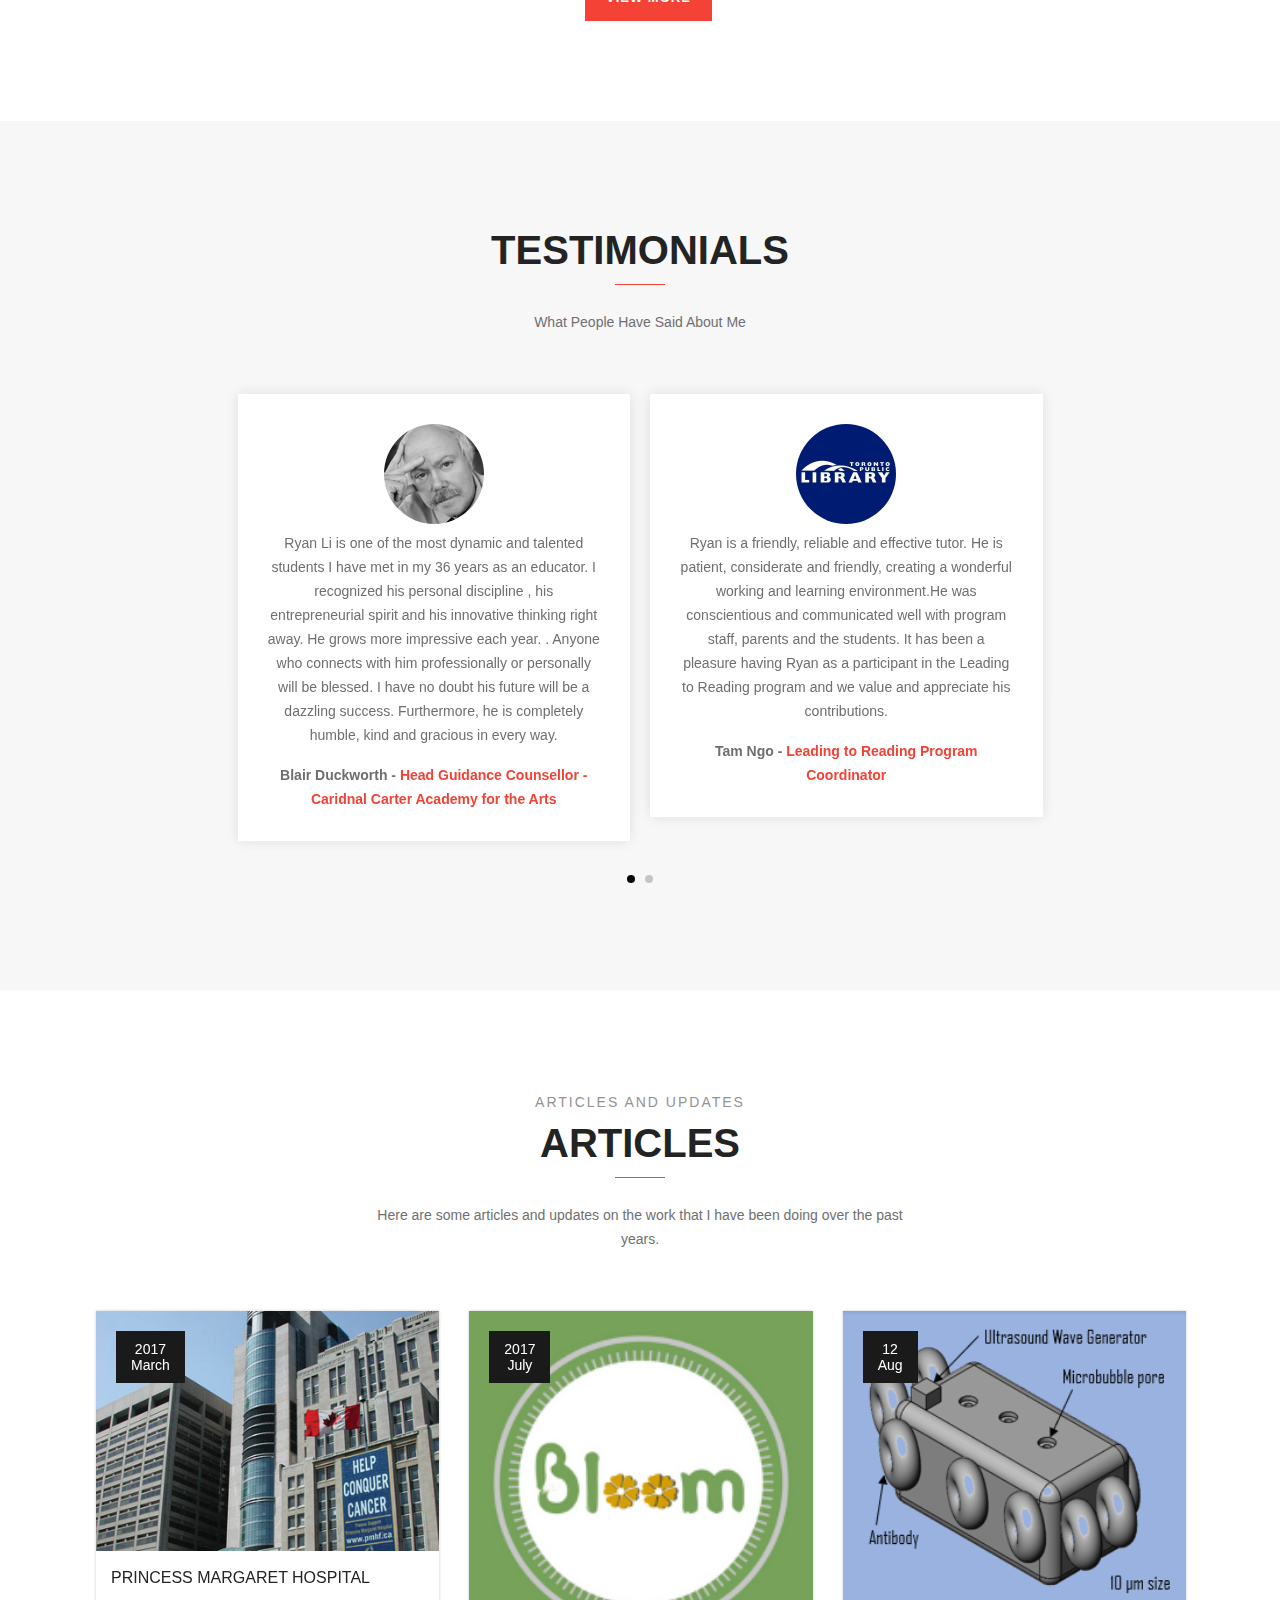
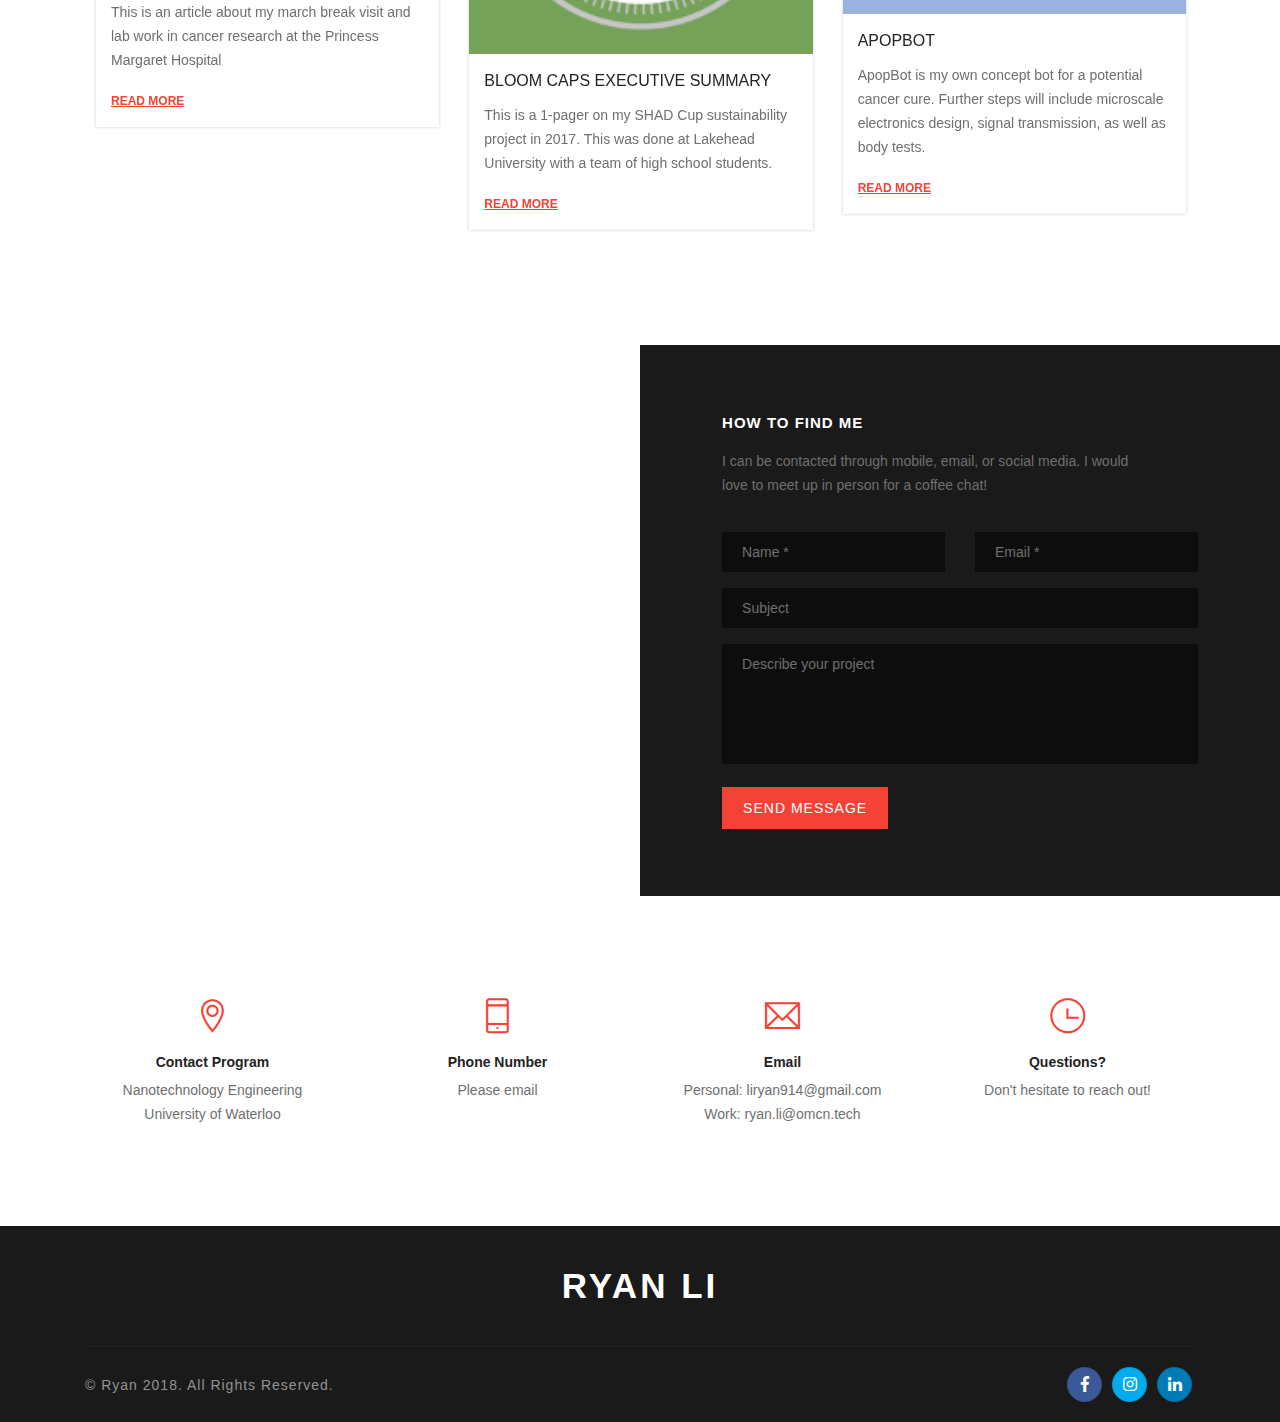
==== commit ba7a21be: "_blank" ====
--- a/index.html
+++ b/index.html
@@ -504,7 +504,7 @@
                   </div>
 
                   <div class="col-12">
-                    <button type="Submit" class="m-btn m-btn-m m-btn-w-hover text-uppercase">send message</button>
+                    <button type="Submit" class="m-btn m-btn-m m-btn-w-hover text-uppercase" target="_blank">send message</button>
                   </div>
 
                 </div> <!-- row -->
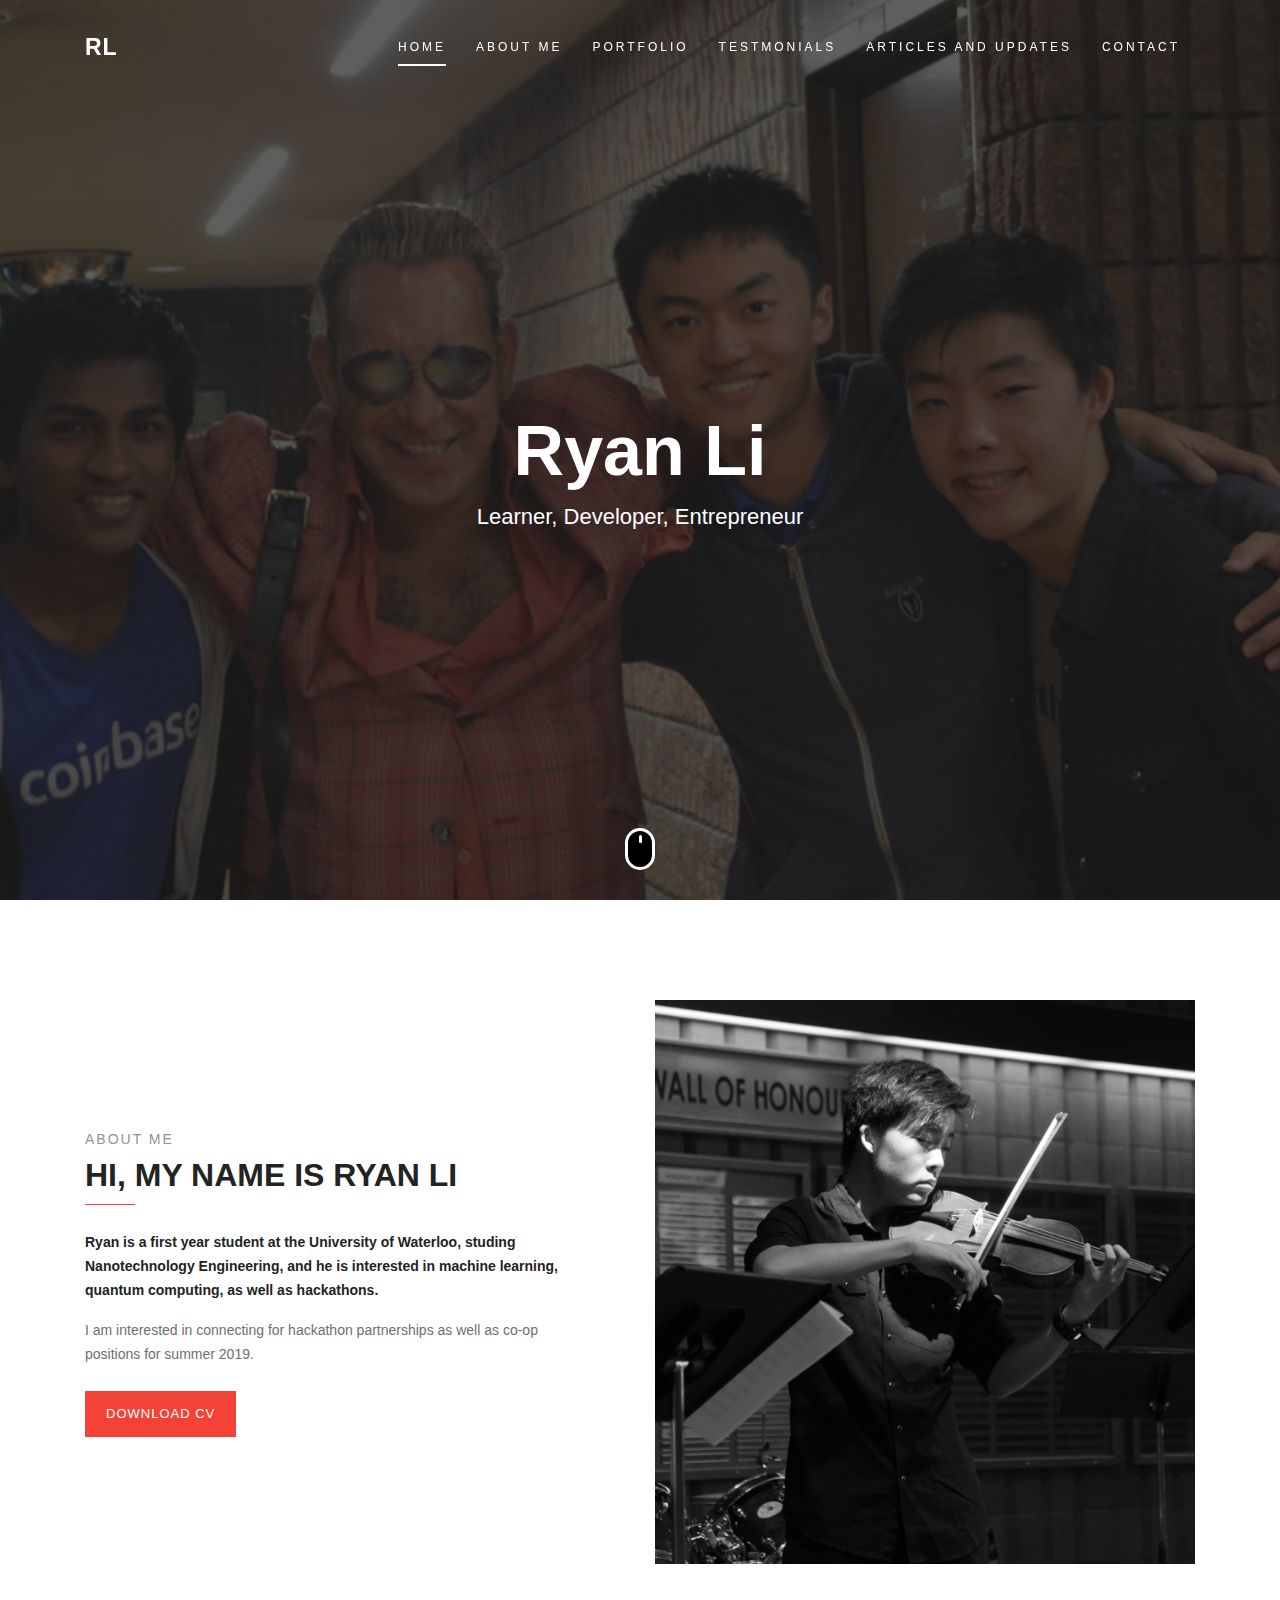
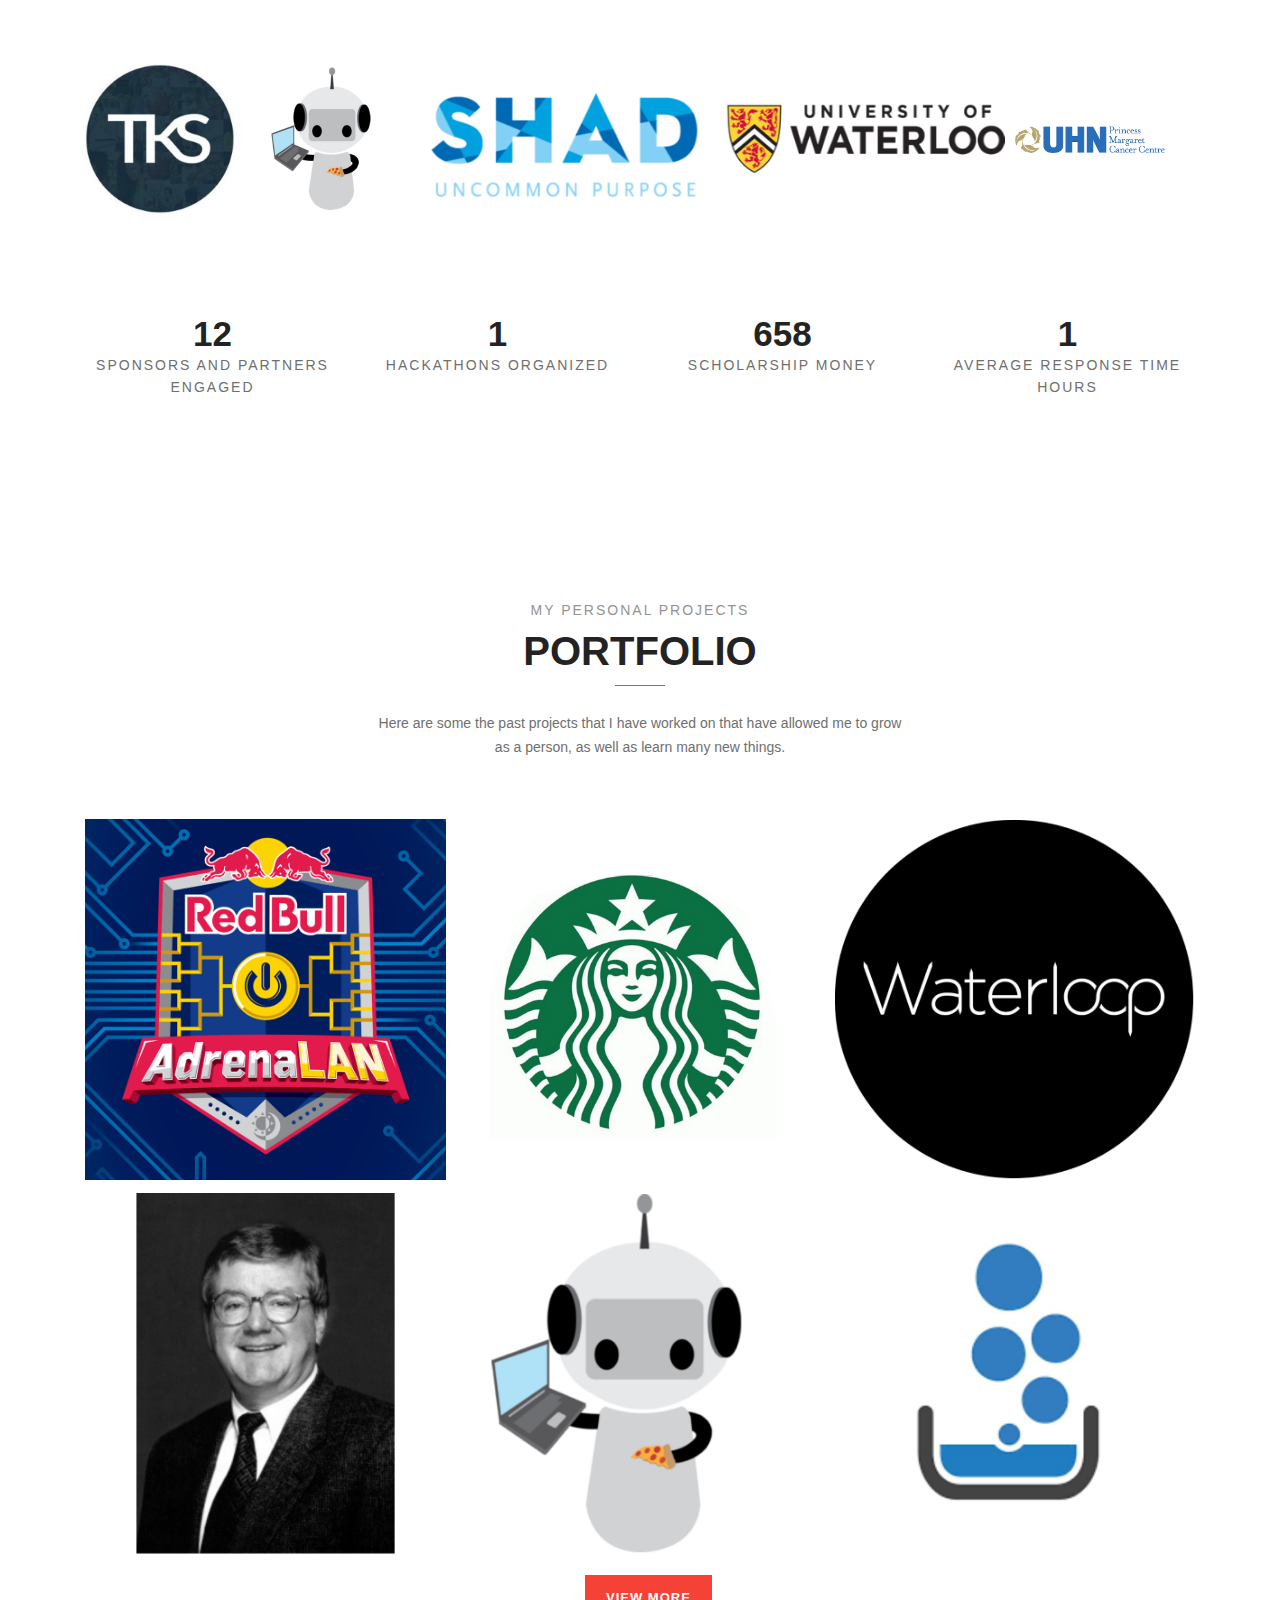
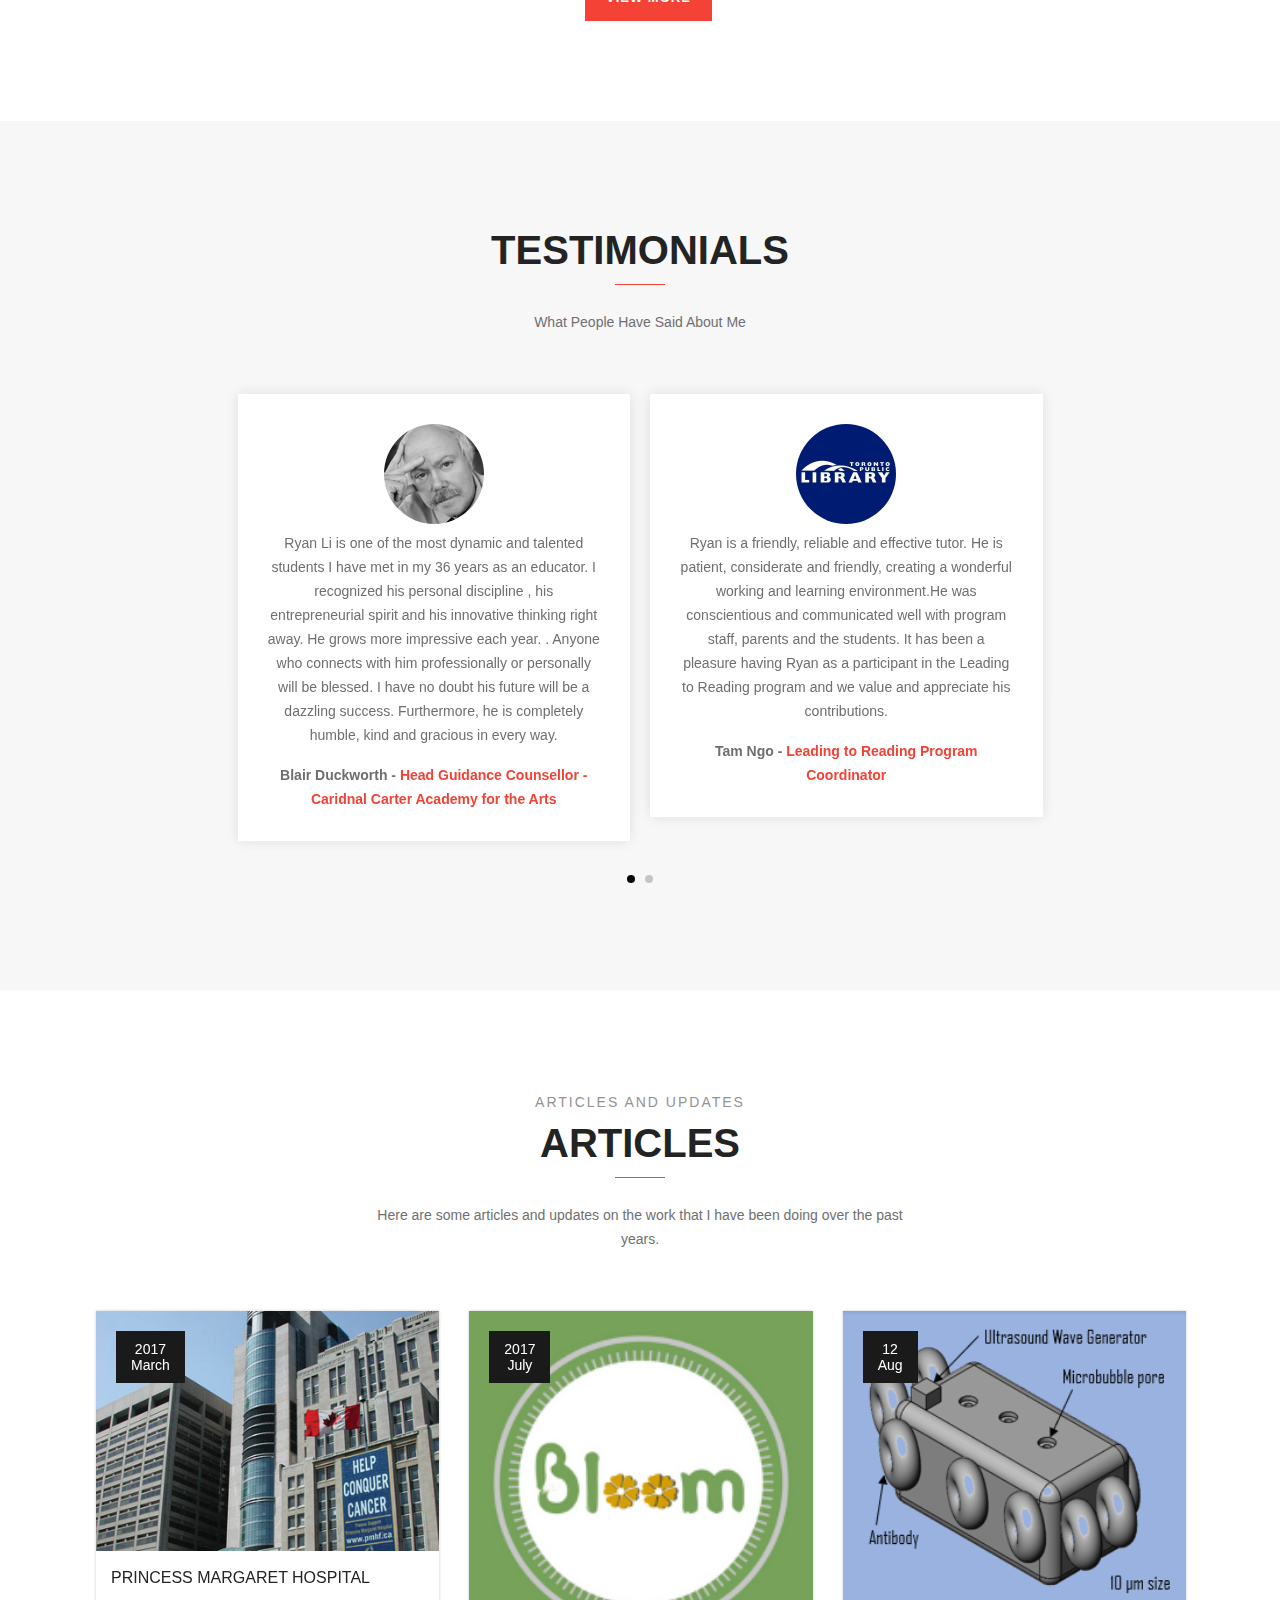
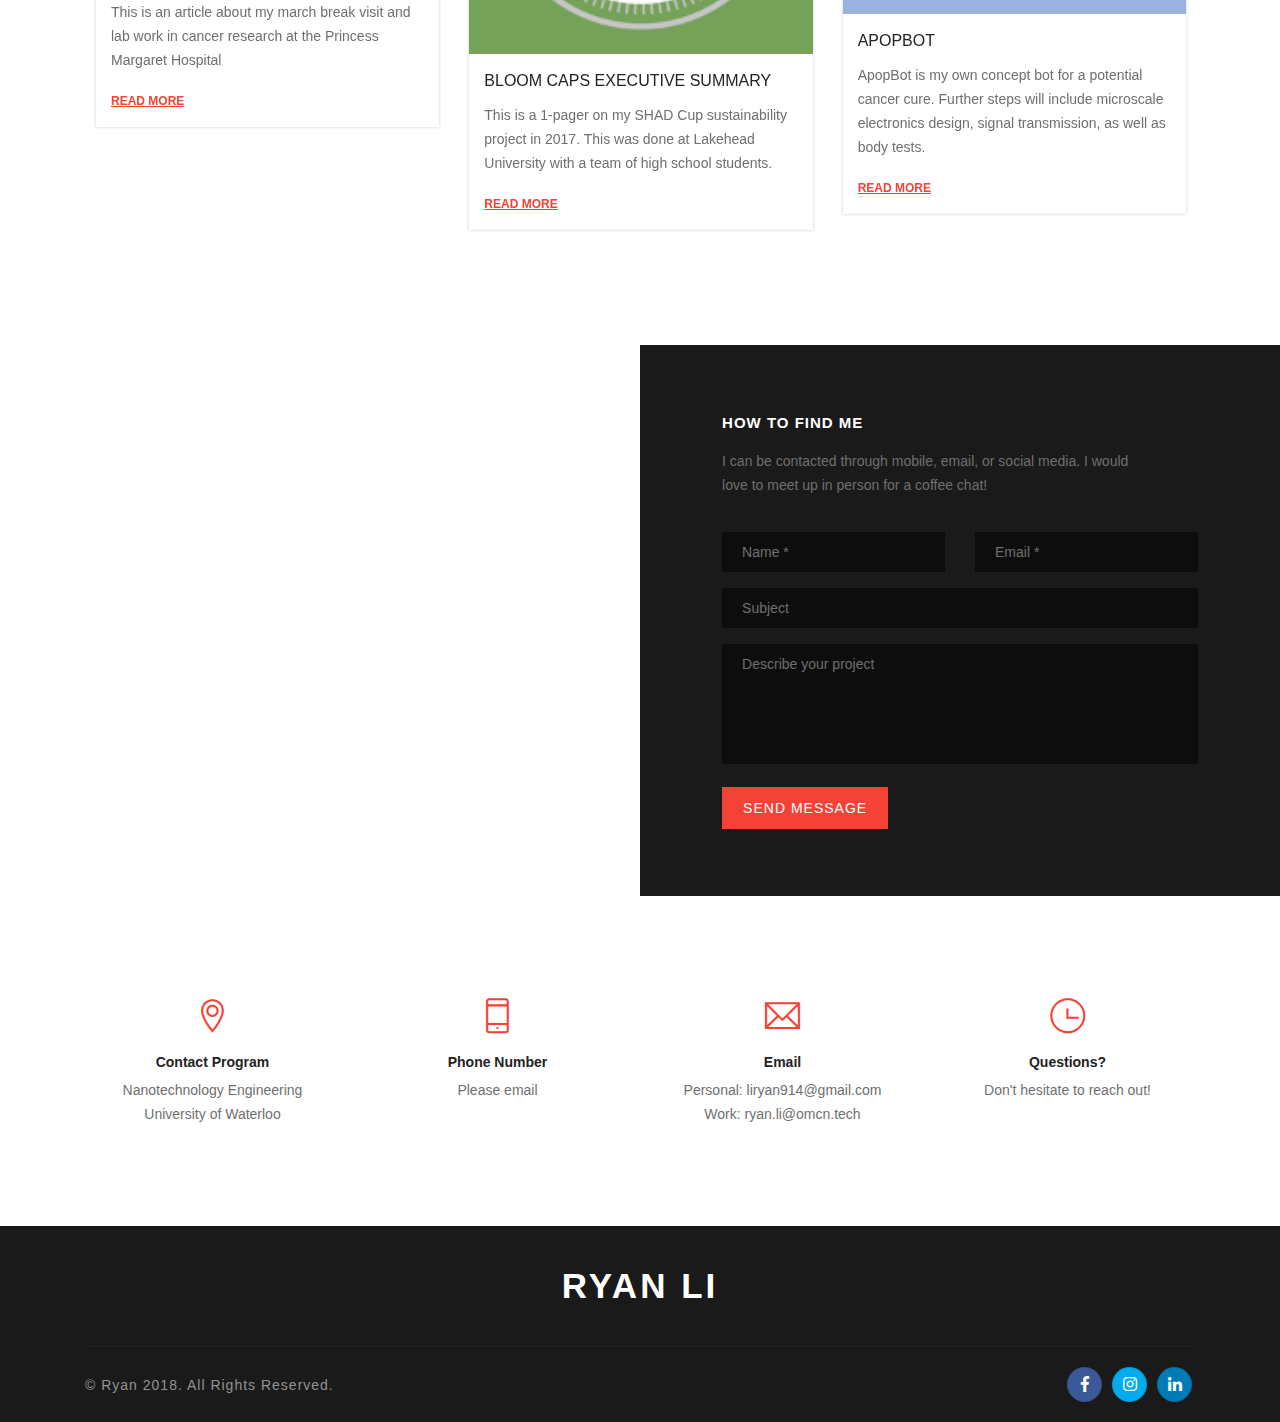
==== commit 1e9088c8: "resume change" ====
--- a/index.html
+++ b/index.html
@@ -120,7 +120,7 @@
             <span class="w-50px h-1px theme-bg display-table"></span>
             <p class="w-90 sm-w-100 font-alt font-w-600 color-extra-dark-gray m-25px-t">Ryan is a first year student at the University of Waterloo, studing Nanotechnology Engineering, and he is interested in machine learning, quantum computing, as well as hackathons.</p>
             <p class="w-90 sm-w-100 m-25px-b"> I am interested in connecting for hackathon partnerships as well as co-op positions for summer 2019.</p>
-            <a href="Ryan Li Resume.pdf" class="m-btn">Download CV</a>
+            <a href="Ryan Y H Li.pdf" class="m-btn">Download CV</a>
           </div>
           <div class="col-12 col-md-6 sm-m-30px-t">
             <img src="img/ryan1.jpg" title="Ryan Li" alt="Ryan Li" />
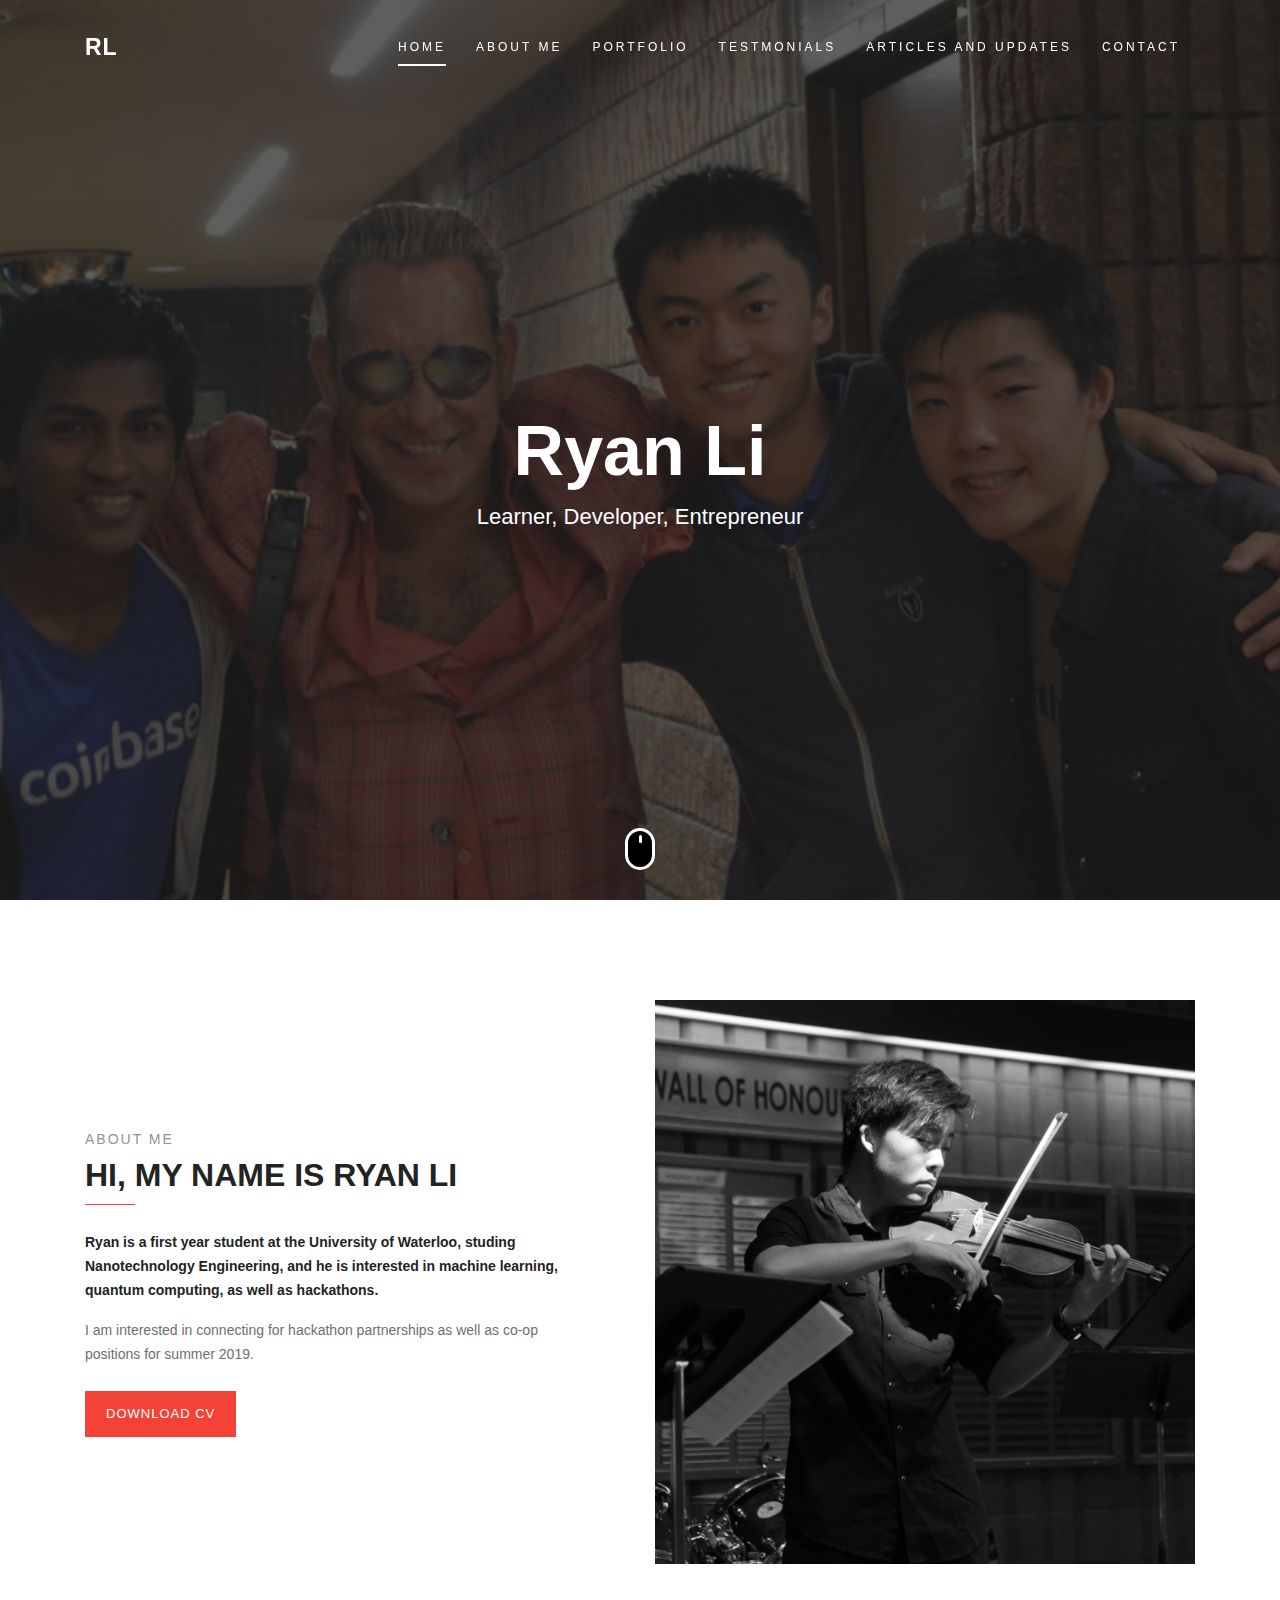
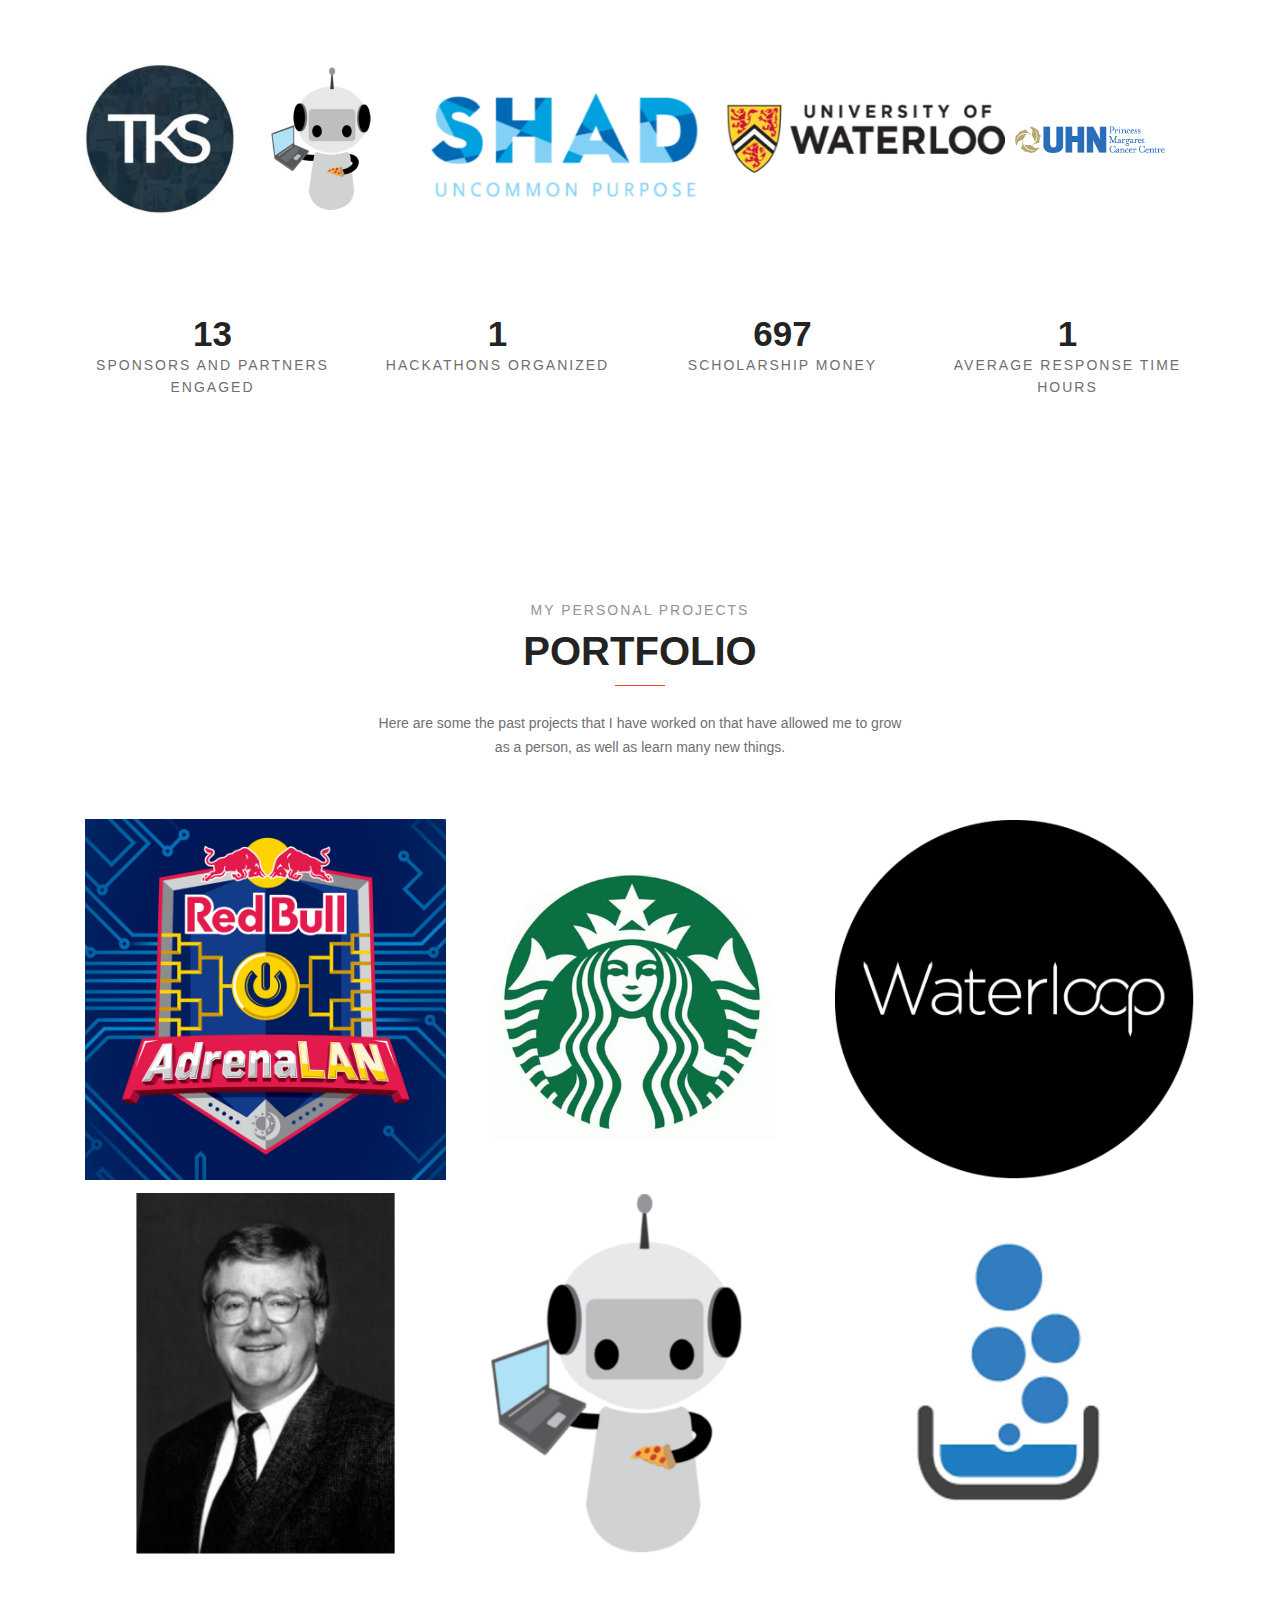
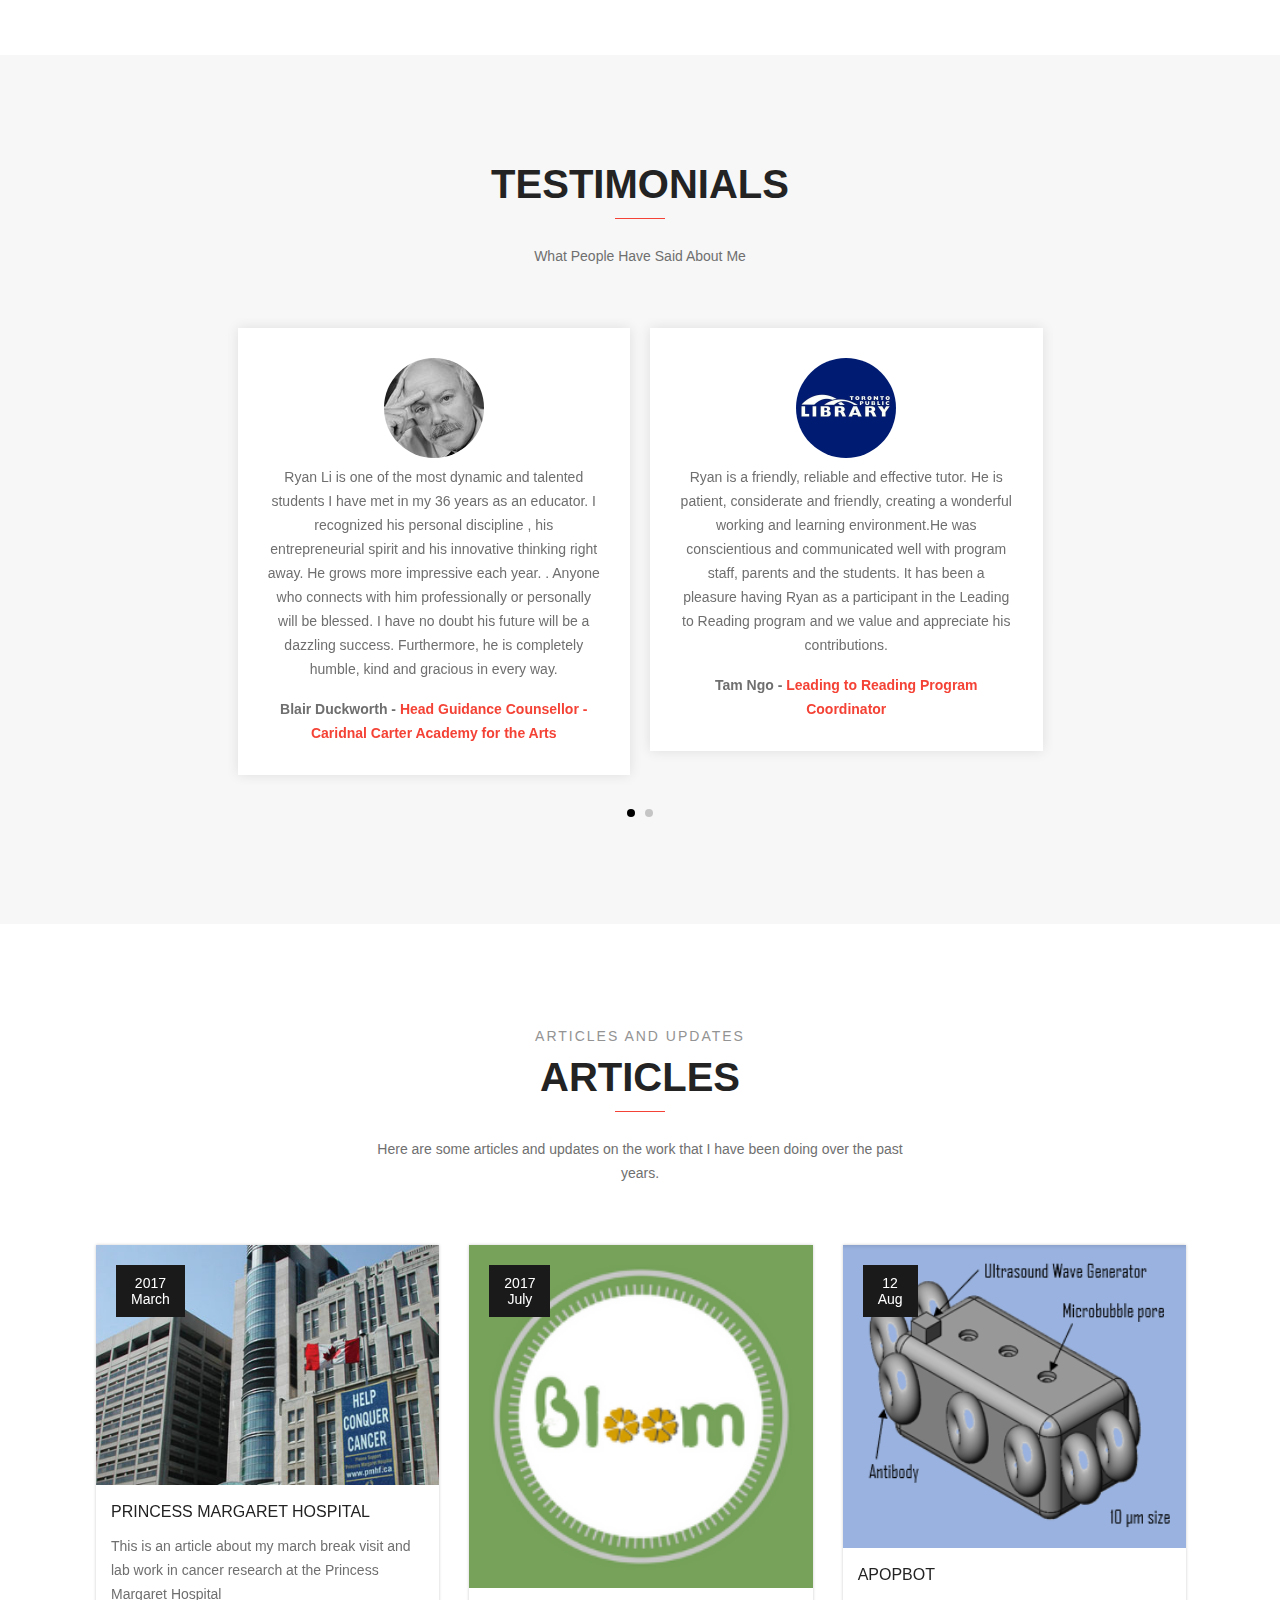
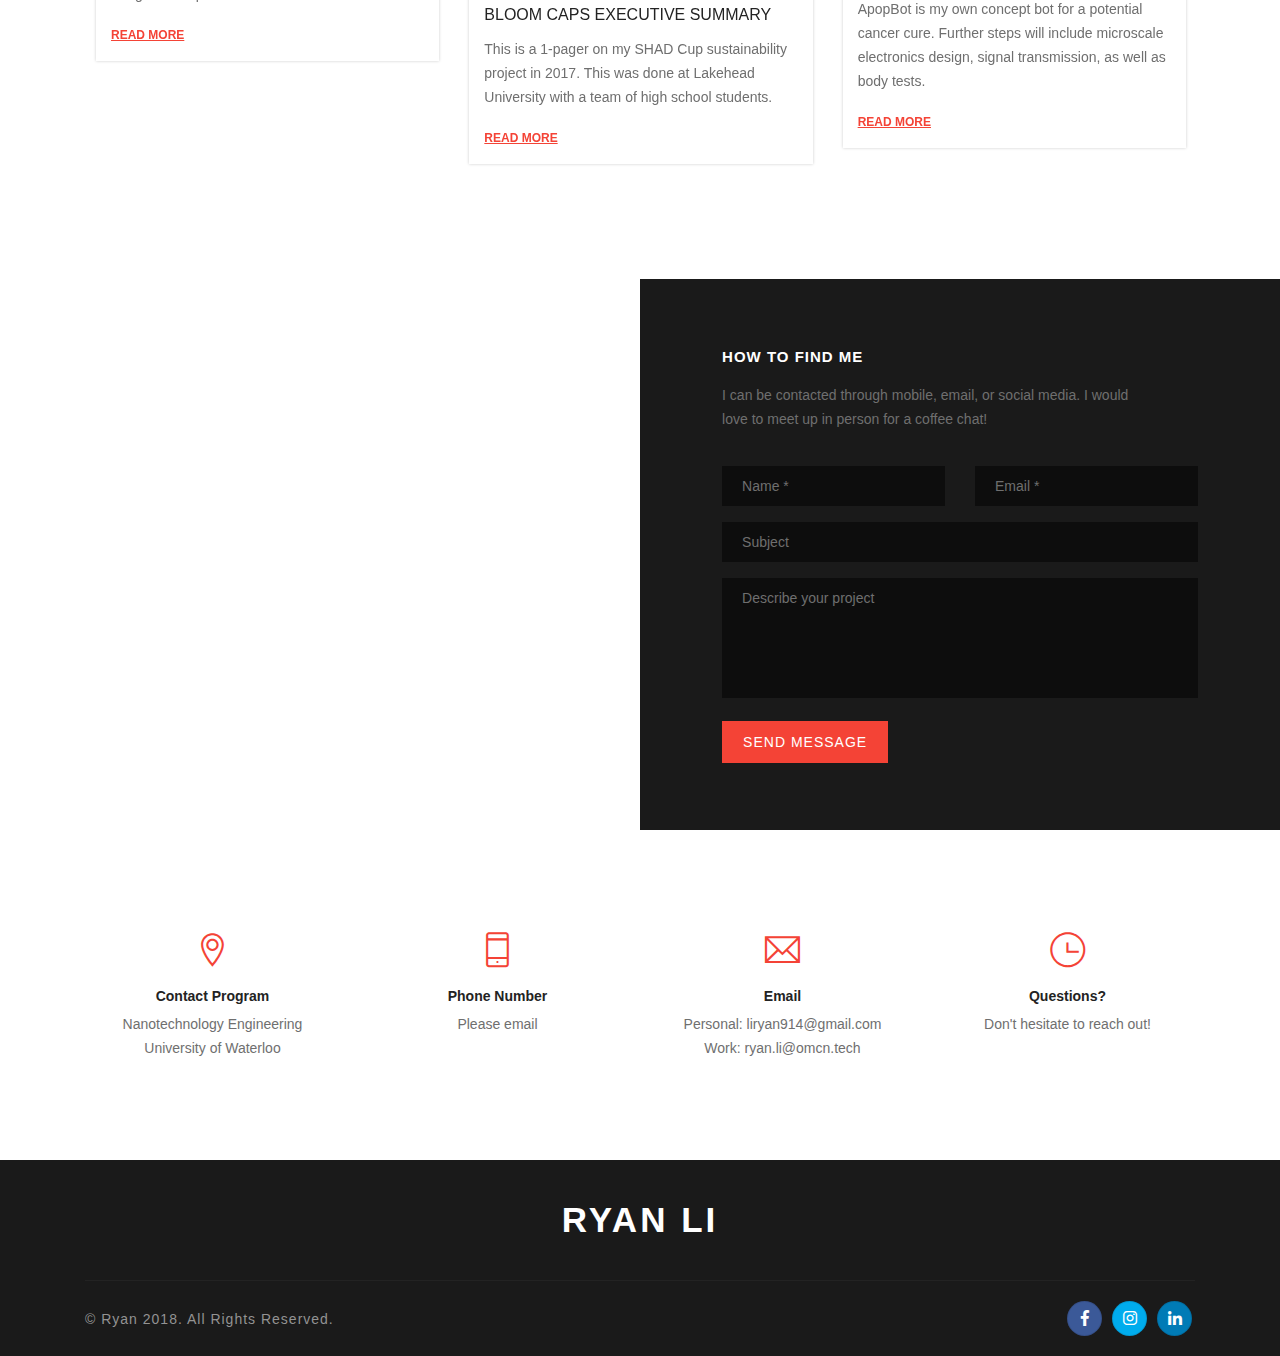
==== commit 1b7bc37f: "dfsdsd" ====
--- a/index.html
+++ b/index.html
@@ -344,7 +344,6 @@
             </li> <!-- col -->
           </ul> <!-- row -->
         </div> <!-- portfolio content -->
-        <a href="portfolio-more.html" class="m-btn large-btn-center"><b>View More</b></a>
       </div> <!-- Container -->
     </section>
     <!--  Portfolio End  -->
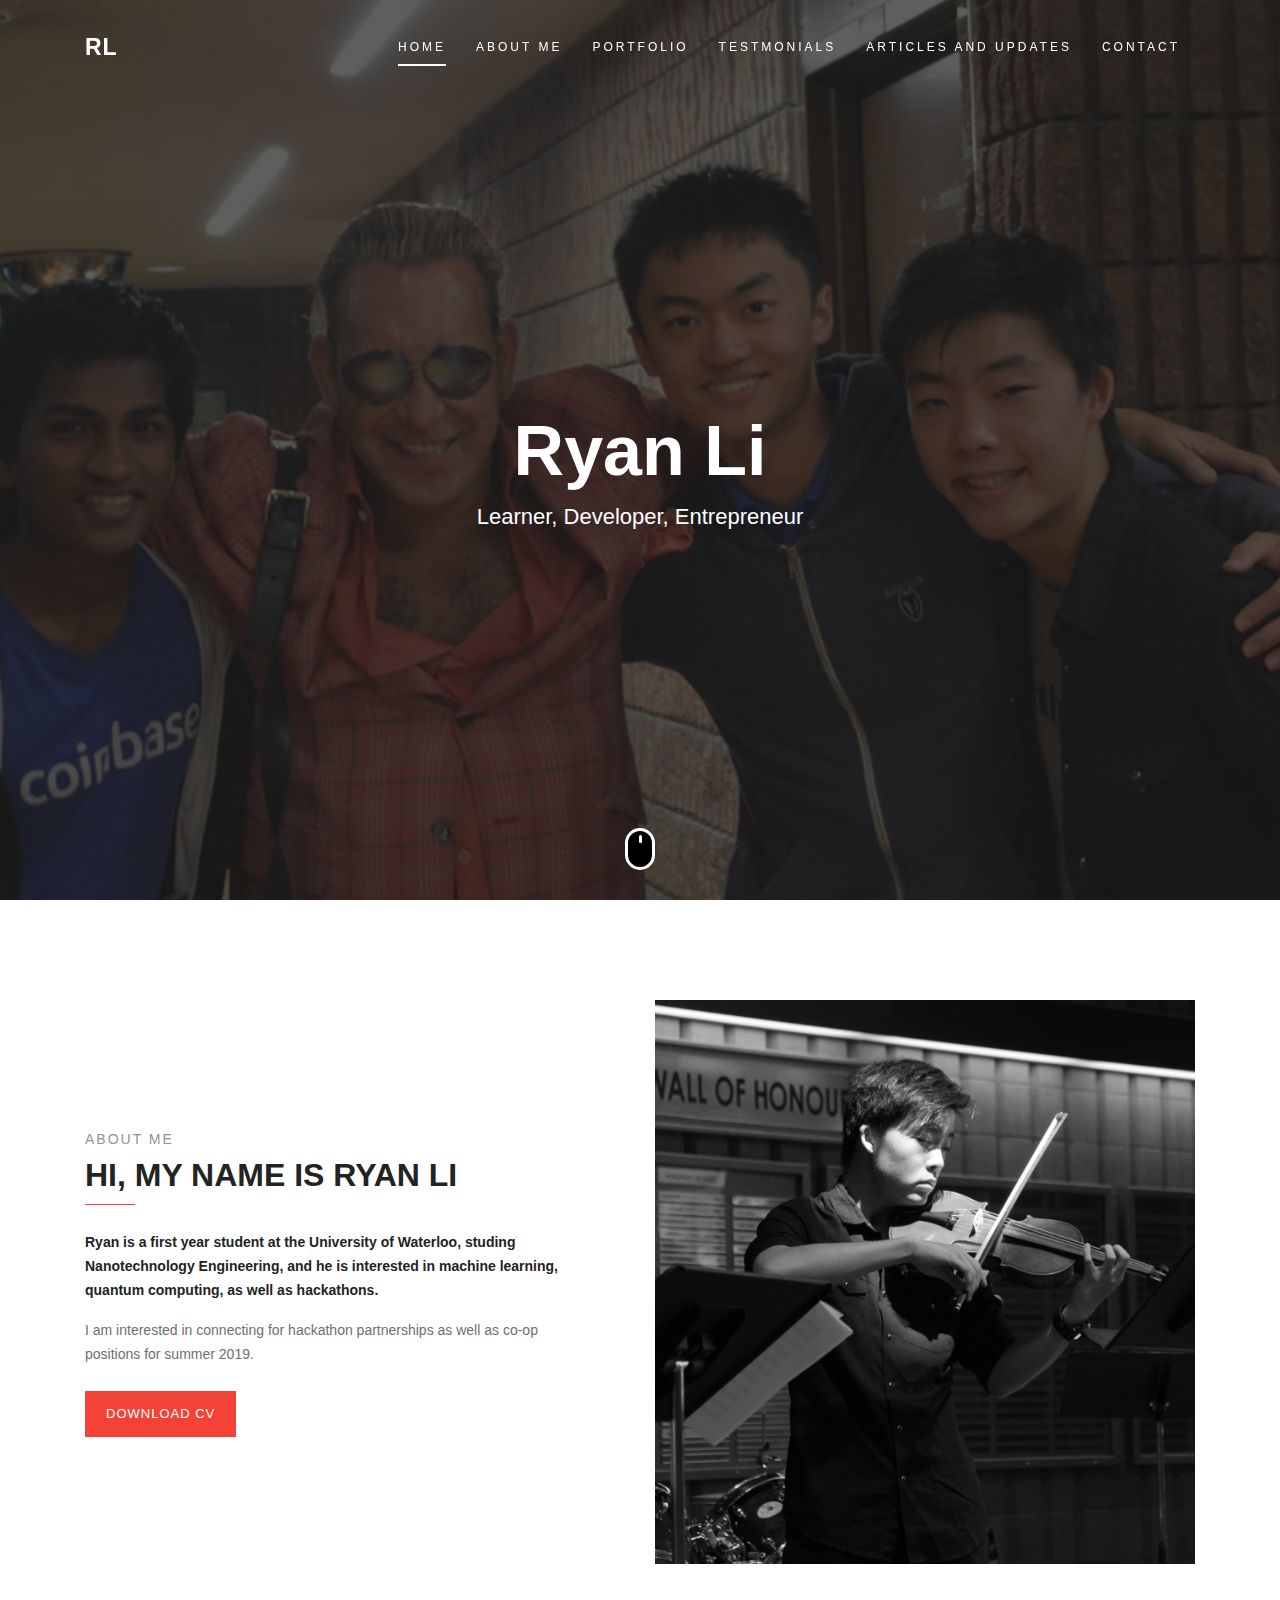
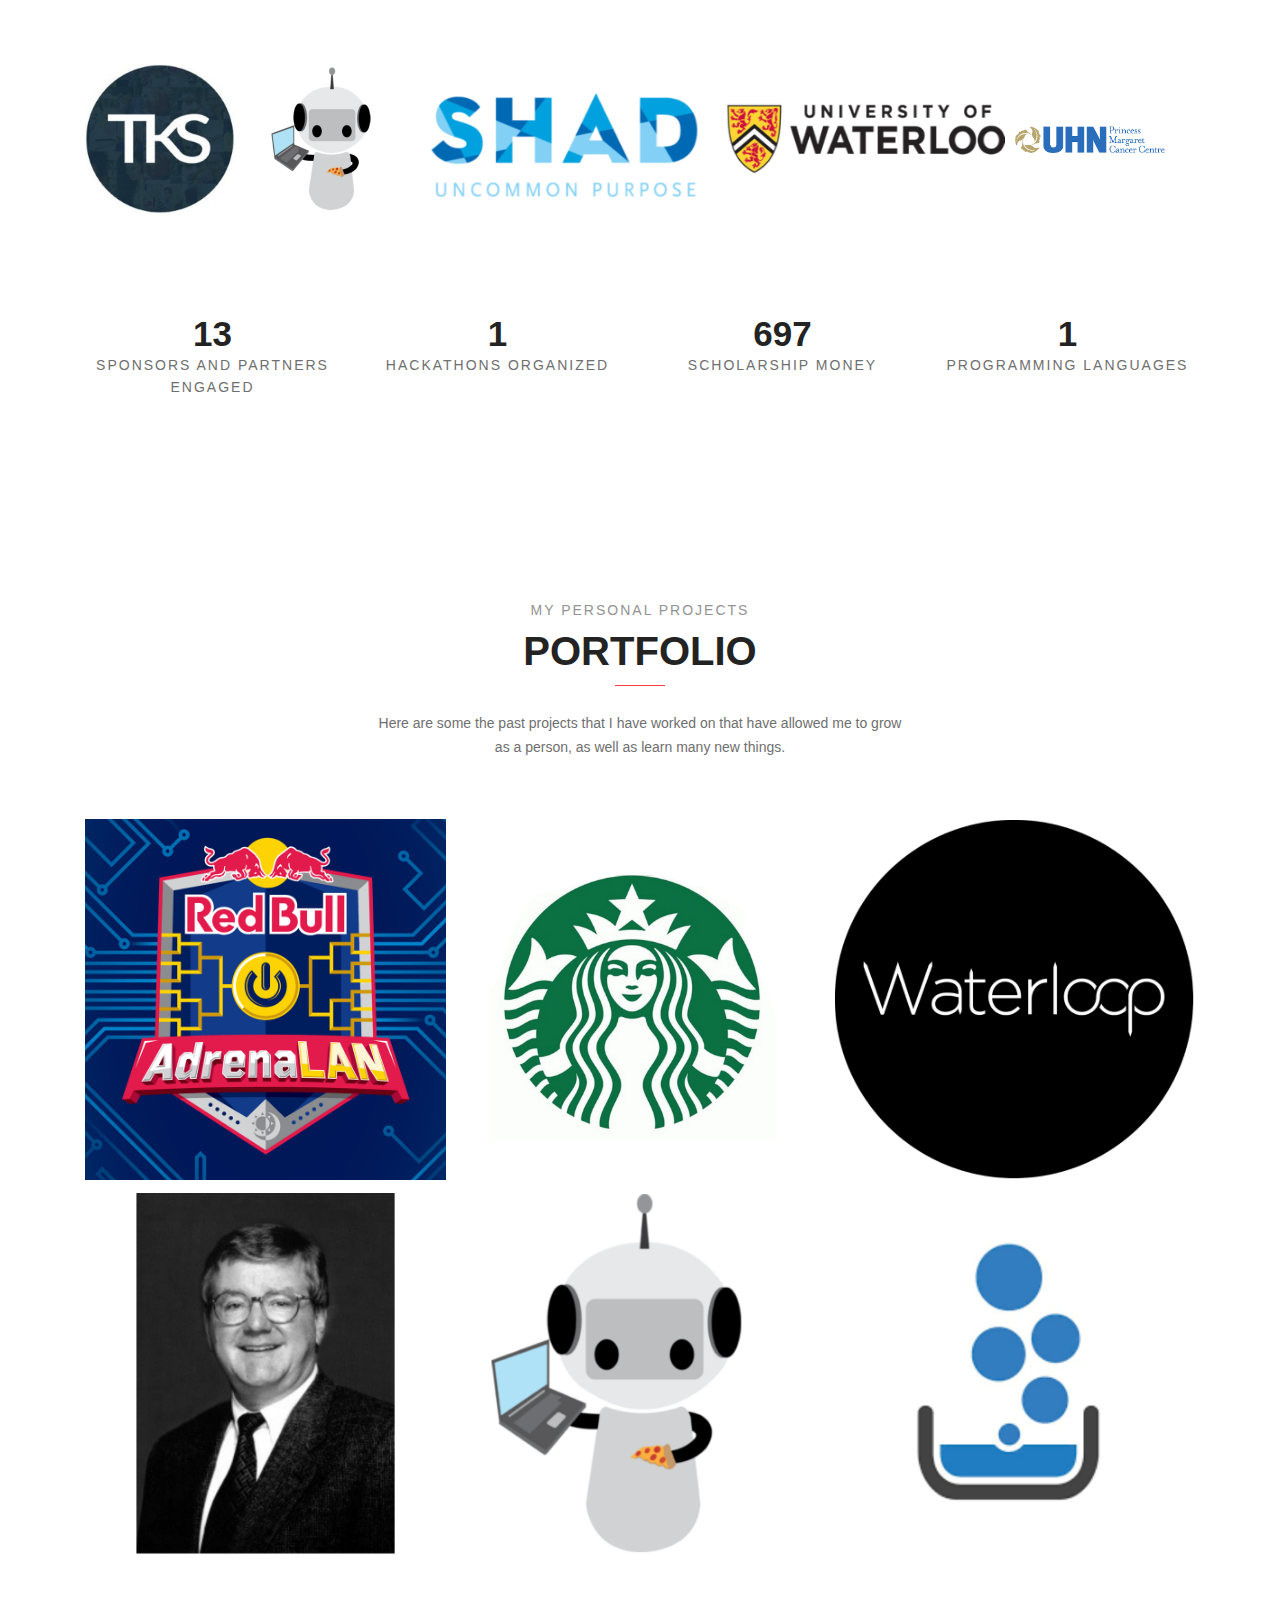
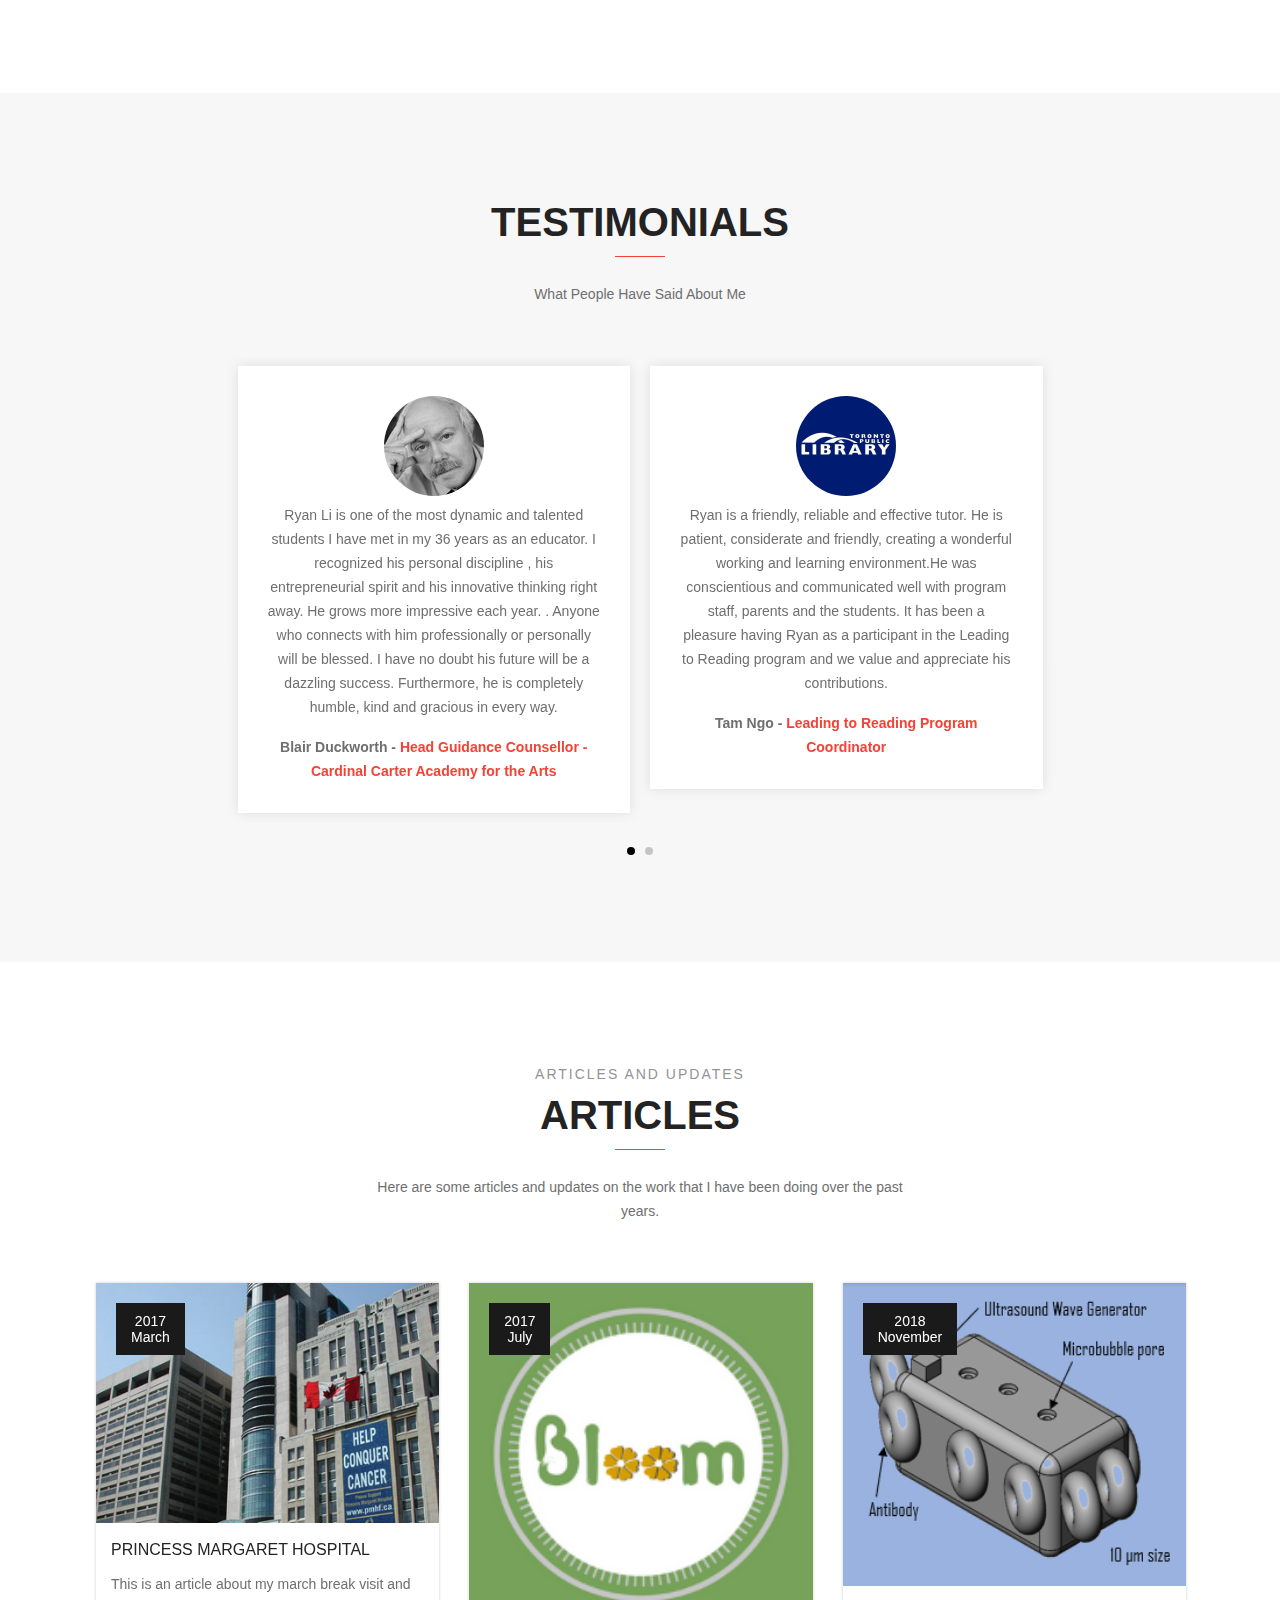
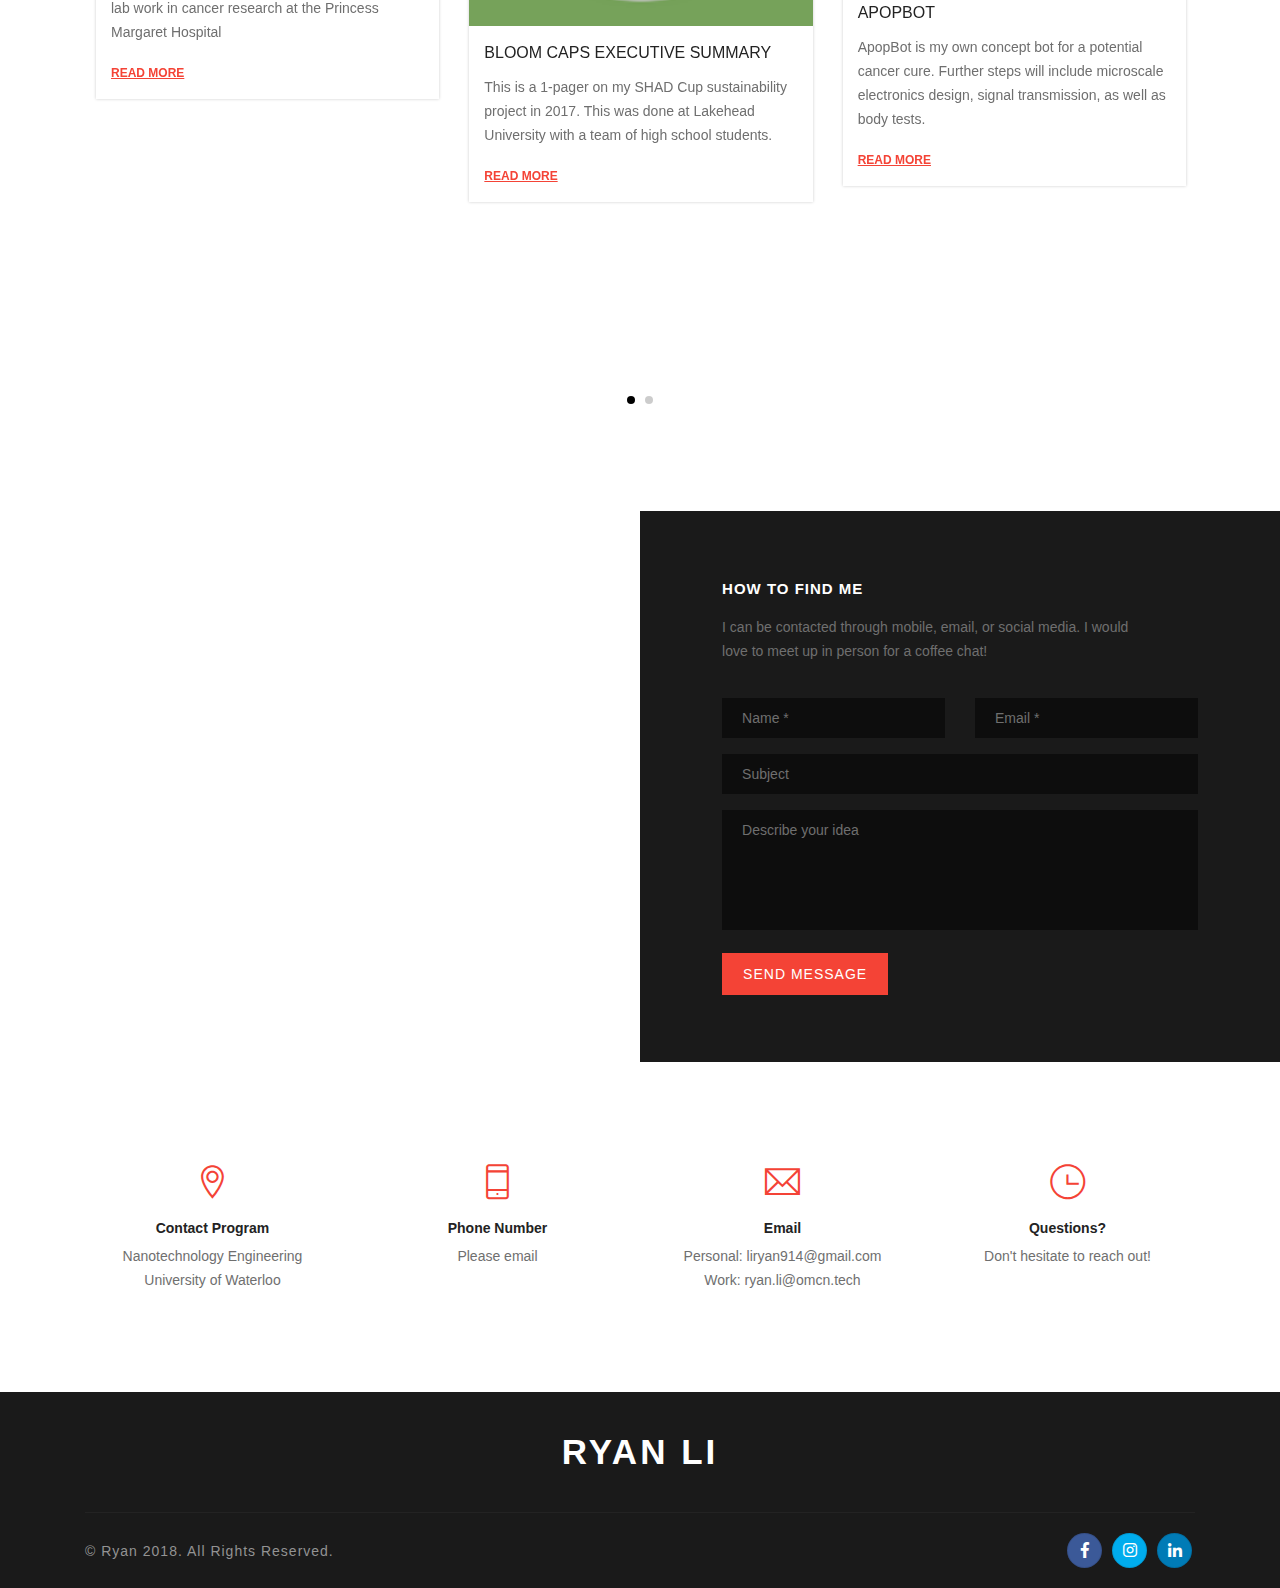
==== commit 5783fd18: "2019 Summer Update" ====
--- a/index.html
+++ b/index.html
@@ -120,7 +120,7 @@
             <span class="w-50px h-1px theme-bg display-table"></span>
             <p class="w-90 sm-w-100 font-alt font-w-600 color-extra-dark-gray m-25px-t">Ryan is a first year student at the University of Waterloo, studing Nanotechnology Engineering, and he is interested in machine learning, quantum computing, as well as hackathons.</p>
             <p class="w-90 sm-w-100 m-25px-b"> I am interested in connecting for hackathon partnerships as well as co-op positions for summer 2019.</p>
-            <a href="Ryan Y H Li.pdf" class="m-btn">Download CV</a>
+            <a href="Ryan Y H Li Resume.pdf" class="m-btn">Download CV</a>
           </div>
           <div class="col-12 col-md-6 sm-m-30px-t">
             <img src="img/ryan1.jpg" title="Ryan Li" alt="Ryan Li" />
@@ -156,7 +156,7 @@
                 <div class="col-6 col-md-3 col-sm-6 wow fadeInLeft">
                     <div class="counter-col sm-m-15px-tb">
                         <div class="counter-data" data-count="5">
-                            <div class="count font-alt font-w-700 font-35 md-font-25 color-extra-dark-gray">5</div>
+                            <div class="count font-alt font-w-700 font-35 md-font-25 color-extra-dark-gray">6</div>
                             <h6 class="font-14 text-uppercase letter-spacing-2 m-0px md-font-11">Hackathons Organized</h6>
                         </div>
                     </div>
@@ -176,8 +176,8 @@
                 <div class="col-6 col-md-3 col-sm-6 wow fadeInLeft">
                     <div class="counter-col sm-m-15px-tb">
                         <div class="counter-data" data-count="6">
-                            <div class="count font-alt font-w-700 font-35 md-font-25 color-extra-dark-gray">6</div>
-                            <h6 class="font-14 text-uppercase letter-spacing-2 m-0px md-font-11">Average Response Time Hours</h6>
+                            <div class="count font-alt font-w-700 font-35 md-font-25 color-extra-dark-gray">5</div>
+                            <h6 class="font-14 text-uppercase letter-spacing-2 m-0px md-font-11">Programming Languages</h6>
                         </div>
                     </div>
                 </div>
@@ -215,8 +215,6 @@
                     <label class="color-white">Hackathons</label>
                     <div class="btn-bar">
                       <a href="videos/AdrenaLAN.mp4" class="popup-video theme-color"><i class="fa fa-play"></i></a>
-                      <a class="lightbox-gallery theme-color" href="static/img/767x767.jpg" title="Lightbox gallery image title...">
-                        <i class="fas fa-expand"></i>
                       </a>
                       <a href="https://www.redbull.com/ca-en/events/AdrenaLAN-Toronto-2018" class="theme-color">
                         <i class="fa fa-link"></i>
@@ -238,13 +236,6 @@
                     <p class="font-w-600 text-uppercase font-15 color-white font-alt m-0px letter-spacing-2">Starbucks - Barista</p>
                     <label class="color-white">Customer Service</label>
                     <div class="btn-bar">
-                      <a href="" class="popup-video theme-color"><i class="fa fa-play"></i></a>
-                      <a class="lightbox-gallery theme-color" href="static/img/767x767.jpg" title="Lightbox gallery image title...">
-                        <i class="fas fa-expand"></i>
-                      </a>
-                      <a href="#" class="theme-color">
-                        <i class="fa fa-link"></i>
-                      </a>
                     </div> <!-- Video Btn -->
                   </div> <!-- .hover-middle -->
                 </div> <!-- Hover -->
@@ -262,8 +253,6 @@
                     <label class="color-white">Student Teams</label>
                     <div class="btn-bar">
                       <a href="videos/Waterloop.mp4" class="popup-video theme-color"><i class="fa fa-play"></i></a>
-                      <a class="lightbox-gallery theme-color" href="static/img/767x767.jpg" title="Lightbox gallery image title...">
-                        <i class="fas fa-expand"></i>
                       </a>
                       <a href="https://teamwaterloop.ca/" class="theme-color">
                         <i class="fa fa-link"></i>
@@ -284,10 +273,6 @@
                     <p class="font-w-600 text-uppercase font-15 color-white font-alt m-0px letter-spacing-2">Paul B. Safford Scholarship</p>
                     <label class="color-white">Scholarships</label>
                     <div class="btn-bar">
-                      <a href="https://uwaterloo.ca/undergraduate-entrance-awards/awards/paul-b-spafford-entrance-scholarships" class="popup-video theme-color"><i class="fa fa-play"></i></a>
-                      <a class="lightbox-gallery theme-color" href="static/img/767x767.jpg" title="Lightbox gallery image title...">
-                        <i class="fas fa-expand"></i>
-                      </a>
                       <a href="https://uwaterloo.ca/undergraduate-entrance-awards/awards/paul-b-spafford-entrance-scholarships" class="theme-color">
                         <i class="fa fa-link"></i>
                       </a>
@@ -308,8 +293,6 @@
                     <label class="color-white">Personal Startup</label>
                     <div class="btn-bar">
                       <a href="videos/Omicron Demo.mp4" class="popup-video theme-color"><i class="fa fa-play"></i></a>
-                      <a class="lightbox-gallery theme-color" href="static/img/767x767.jpg" title="Lightbox gallery image title...">
-                        <i class="fas fa-expand"></i>
                       </a>
                       <a href="http://omcn.tech/" class="theme-color">
                         <i class="fa fa-link"></i>
@@ -335,6 +318,73 @@
                         <i class="fas fa-expand"></i>
                       </a>
                       <a href="http://uwnrg.org/" class="theme-color">
+                        <i class="fa fa-link"></i>
+                      </a>
+                    </div> <!-- Video Btn -->
+                  </div> <!-- .hover-middle -->
+                </div> <!-- Hover -->
+              </div> <!-- Portfolio -->
+            </li> <!-- col -->
+            <li class="portfolio-item photoshop">
+              <div class="portfolio-col portfolio-hover-02">
+                <a href="#">
+                  <img src="img/Ting Tsui.png" title="" alt="">
+                </a>
+                <div class="overlay dark-bg border-all border-w-10 border-double border-white"></div>
+                <div class="hover text-center p-10px">
+                  <div class="hover-middle">
+                    <p class="font-w-600 text-uppercase font-15 color-white font-alt m-0px letter-spacing-2">Volunteer Research Assistant</p>
+                    <label class="color-white">Resarch</label>
+                    <div class="btn-bar">
+                      <a href="https://www.youtube.com/watch?v=GY9lfO-tVfE" class="popup-video theme-color"><i class="fa fa-play"></i></a>
+                      <a class="lightbox-gallery theme-color" href="img./Ting Tsui text.png" title="Lightbox gallery image title...">
+                        <i class="fas fa-expand"></i>
+                      </a>
+                      <a href="https://uwaterloo.ca/institute-nanotechnology/people-profiles/ting-tsui" class="theme-color">
+                        <i class="fa fa-link"></i>
+                      </a>
+                    </div> <!-- Video Btn -->
+                  </div> <!-- .hover-middle -->
+                </div> <!-- Hover -->
+              </div> <!-- Portfolio -->
+            </li> <!-- col -->
+            <li class="portfolio-item photoshop">
+              <div class="portfolio-col portfolio-hover-02">
+                <a href="#">
+                  <img src="img/UWCNC-2.jpg" title="" alt="">
+                </a>
+                <div class="overlay dark-bg border-all border-w-10 border-double border-white"></div>
+                <div class="hover text-center p-10px">
+                  <div class="hover-middle">
+                    <p class="font-w-600 text-uppercase font-15 color-white font-alt m-0px letter-spacing-2">University of Waterloo Coffee 'N Code</p>
+                    <label class="color-white">Student Teams</label>
+                    <div class="btn-bar">
+                      <a class="lightbox-gallery theme-color" href="img./CNC text.png" title="Lightbox gallery image title...">
+                        <i class="fas fa-expand"></i>
+                      </a>
+                      <a href="http://uwcoffeencode.com/" class="theme-color">
+                        <i class="fa fa-link"></i>
+                      </a>
+                    </div> <!-- Video Btn -->
+                  </div> <!-- .hover-middle -->
+                </div> <!-- Hover -->
+              </div> <!-- Portfolio -->
+            </li> <!-- col -->
+            <li class="portfolio-item photoshop">
+              <div class="portfolio-col portfolio-hover-02">
+                <a href="#">
+                  <img src="img/sf.png" title="" alt="">
+                </a>
+                <div class="overlay dark-bg border-all border-w-10 border-double border-white"></div>
+                <div class="hover text-center p-10px">
+                  <div class="hover-middle">
+                    <p class="font-w-600 text-uppercase font-15 color-white font-alt m-0px letter-spacing-2">STEM Fellowship</p>
+                    <label class="color-white">National Outreach Director</label>
+                    <div class="btn-bar">
+                      <a class="lightbox-gallery theme-color" href="img./sf text.png" title="Lightbox gallery image title...">
+                        <i class="fas fa-expand"></i>
+                      </a>
+                      <a href="http://stemfellowship.org/" class="theme-color">
                         <i class="fa fa-link"></i>
                       </a>
                     </div> <!-- Video Btn -->
@@ -370,7 +420,7 @@
                     </div>
                     <p>Ryan Li is one of the most dynamic and talented students I have met in my 36 years as an educator. I recognized his personal discipline , his entrepreneurial spirit and his innovative thinking right away. He grows more impressive each year. . Anyone who connects with him professionally or personally will be blessed. I have no doubt his future will be a dazzling success. Furthermore, he is completely humble, kind and gracious in every way.
                     </p>
-                    <p class="font-alt m-0px"><strong>Blair Duckworth - <span class="color-theme">Head Guidance Counsellor - Caridnal Carter Academy for the Arts</span></strong></p>
+                    <p class="font-alt m-0px"><strong>Blair Duckworth - <span class="color-theme">Head Guidance Counsellor - Cardinal Carter Academy for the Arts</span></strong></p>
                   </div> <!-- col -->
                   <div class="white-bg p-30px sm-p-20px box-shadow-large m-10px text-center">
                       <div class="img w-100px h-100px overflow-hidden display-inline-block border-radius-50">
@@ -449,13 +499,29 @@
               <a href="#">
                 <img src="img/ApopBot.png" title="ApopBot" alt="ApopBot">
               </a>
-              <div class="entry-date dark-bg color-white text-center">12<br> Aug</div>
+              <div class="entry-date dark-bg color-white text-center">2018<br>November</div>
             </div>
             <div class="blog-detail white-bg">
               <a class="color-extra-dark-gray font-w-500 font-16 text-uppercase font-alt" href="https://drive.google.com/file/d/1-I9rXC-vfsRakZbOk2U_lL5BnS9OytG5/view?usp=sharing">ApopBot</a>
               <div class="entry-content">
                 <p>ApopBot is my own concept bot for a potential cancer cure. Further steps will include microscale electronics design, signal transmission, as well as body tests.</p>
                 <a class="color-theme text-underline text-uppercase font-12 font-w-700" href="https://drive.google.com/file/d/1-I9rXC-vfsRakZbOk2U_lL5BnS9OytG5/view?usp=sharing">Read More</a>
+              </div>
+            </div>
+          </div>
+
+          <div class="blog-item-01 m-10px m-15px-tb box-shadow hover-shadow">
+            <div class="blog-img">
+              <a href="#">
+                <img src="img/MINE.jpg" title="ApopBot" alt="ApopBot">
+              </a>
+              <div class="entry-date dark-bg color-white text-center">2019<br>July</div>
+            </div>
+            <div class="blog-detail white-bg">
+              <a class="color-extra-dark-gray font-w-500 font-16 text-uppercase font-alt" href="https://medium.com/@liryan914/microsystems-and-nanoengineering-summit-2019-shanghai-china-part-1-95b7b0f84672">Article 1, 2, 3</a>
+              <div class="entry-content">
+                <p>I published a three part article on my experience at the Microsystems and Nanoengineering Summit 2019 that features the presentations and lectures given by the various professors on M/NEMS, biosensors, and microfluidics devices.</p>
+                <a class="color-theme text-underline text-uppercase font-12 font-w-700" href="https://medium.com/@liryan914/microsystems-and-nanoengineering-summit-2019-shanghai-china-part-1-95b7b0f84672">Read More</a>
               </div>
             </div>
           </div>
@@ -498,7 +564,7 @@
 
                   <div class="col-12">
                     <div class="form-group">
-                      <textarea name="comment" placeholder="Describe your project" rows="6" class="dark-form textarea-medium"></textarea>
+                      <textarea name="comment" placeholder="Describe your idea" rows="6" class="dark-form textarea-medium"></textarea>
                     </div>
                   </div>
 
